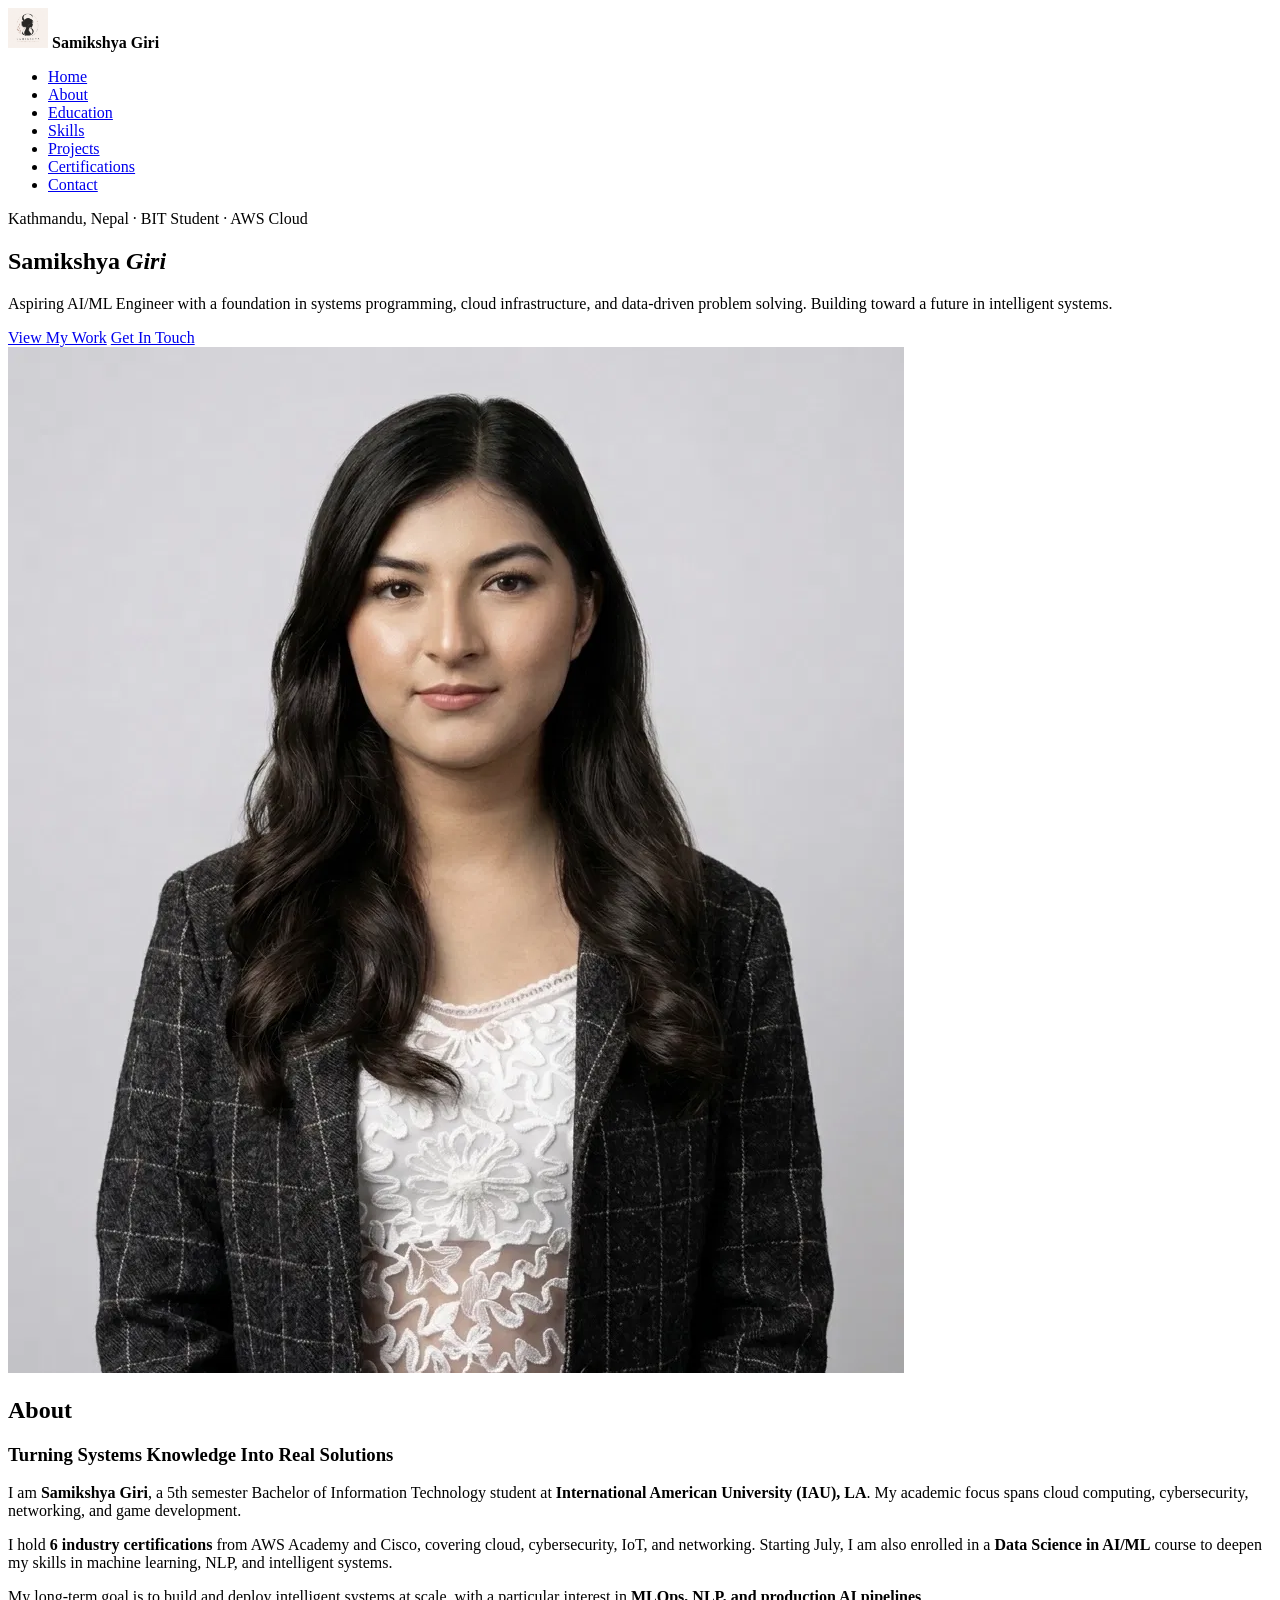
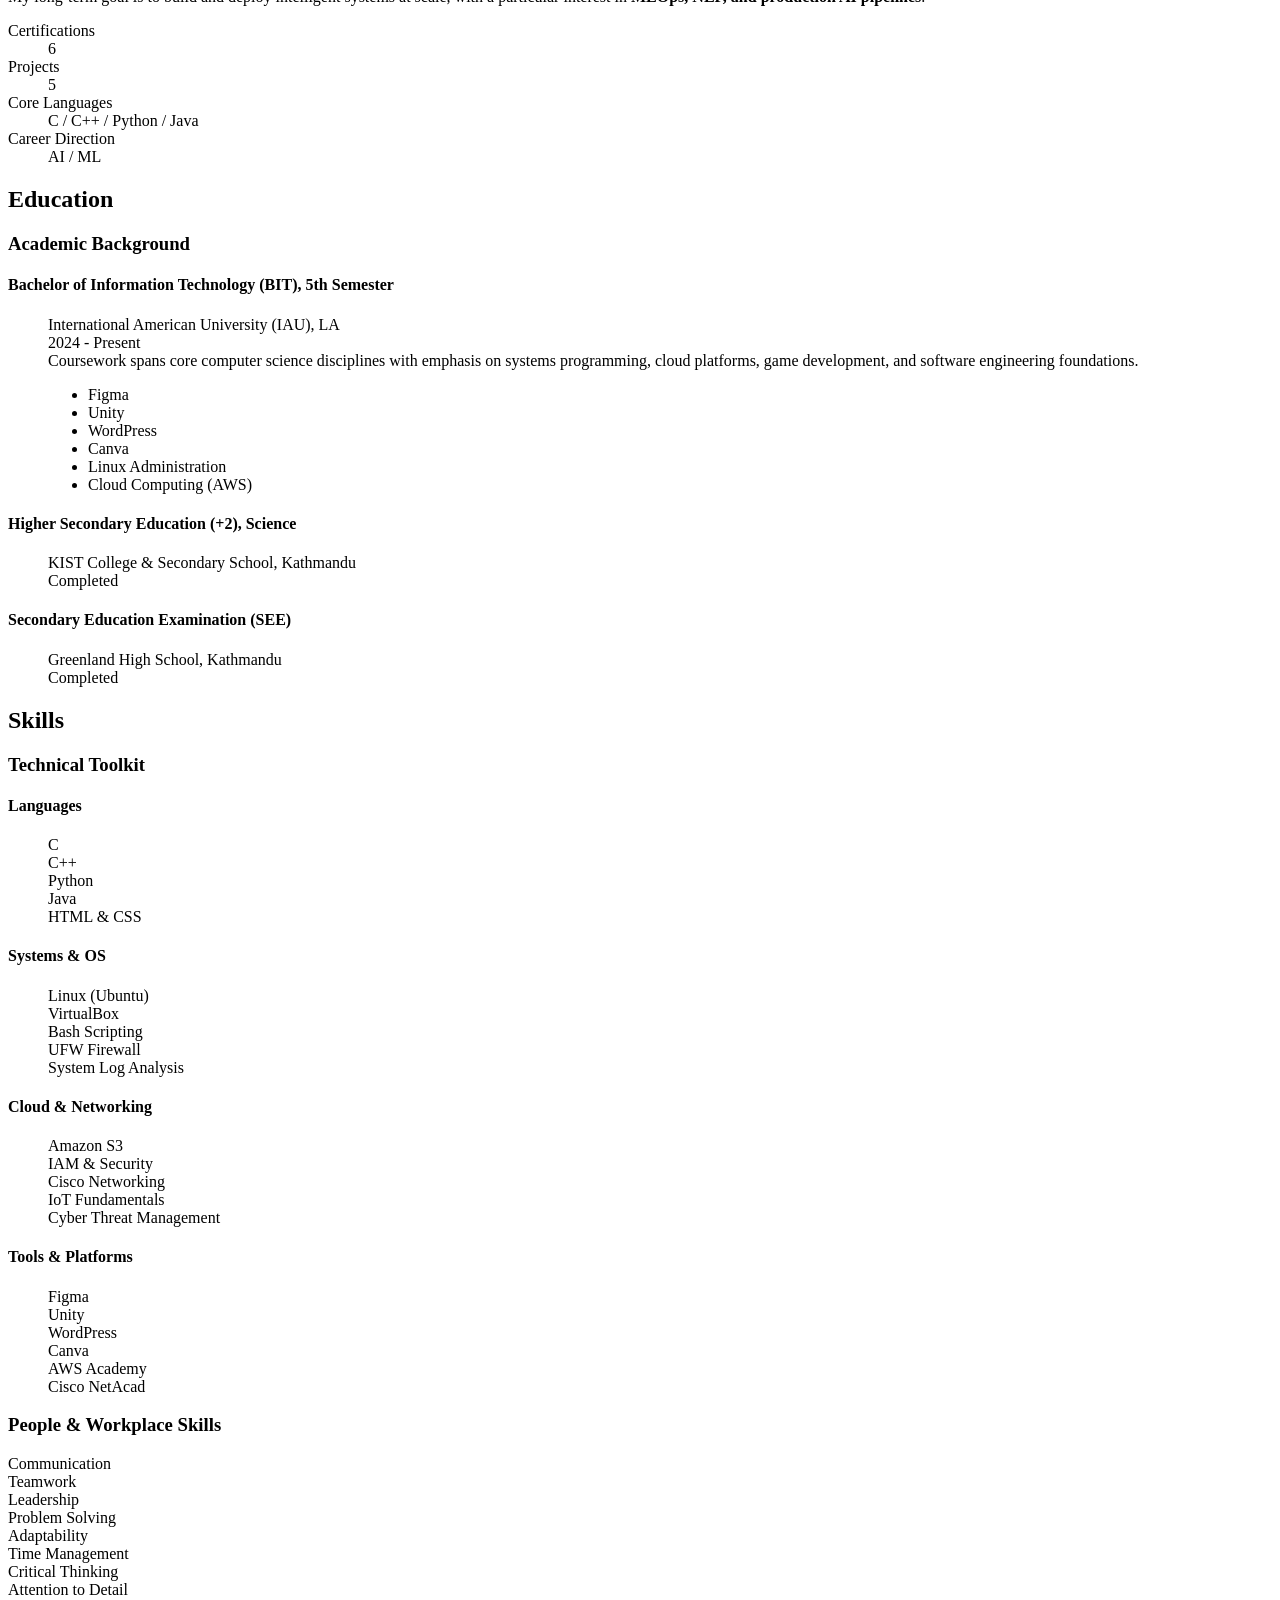
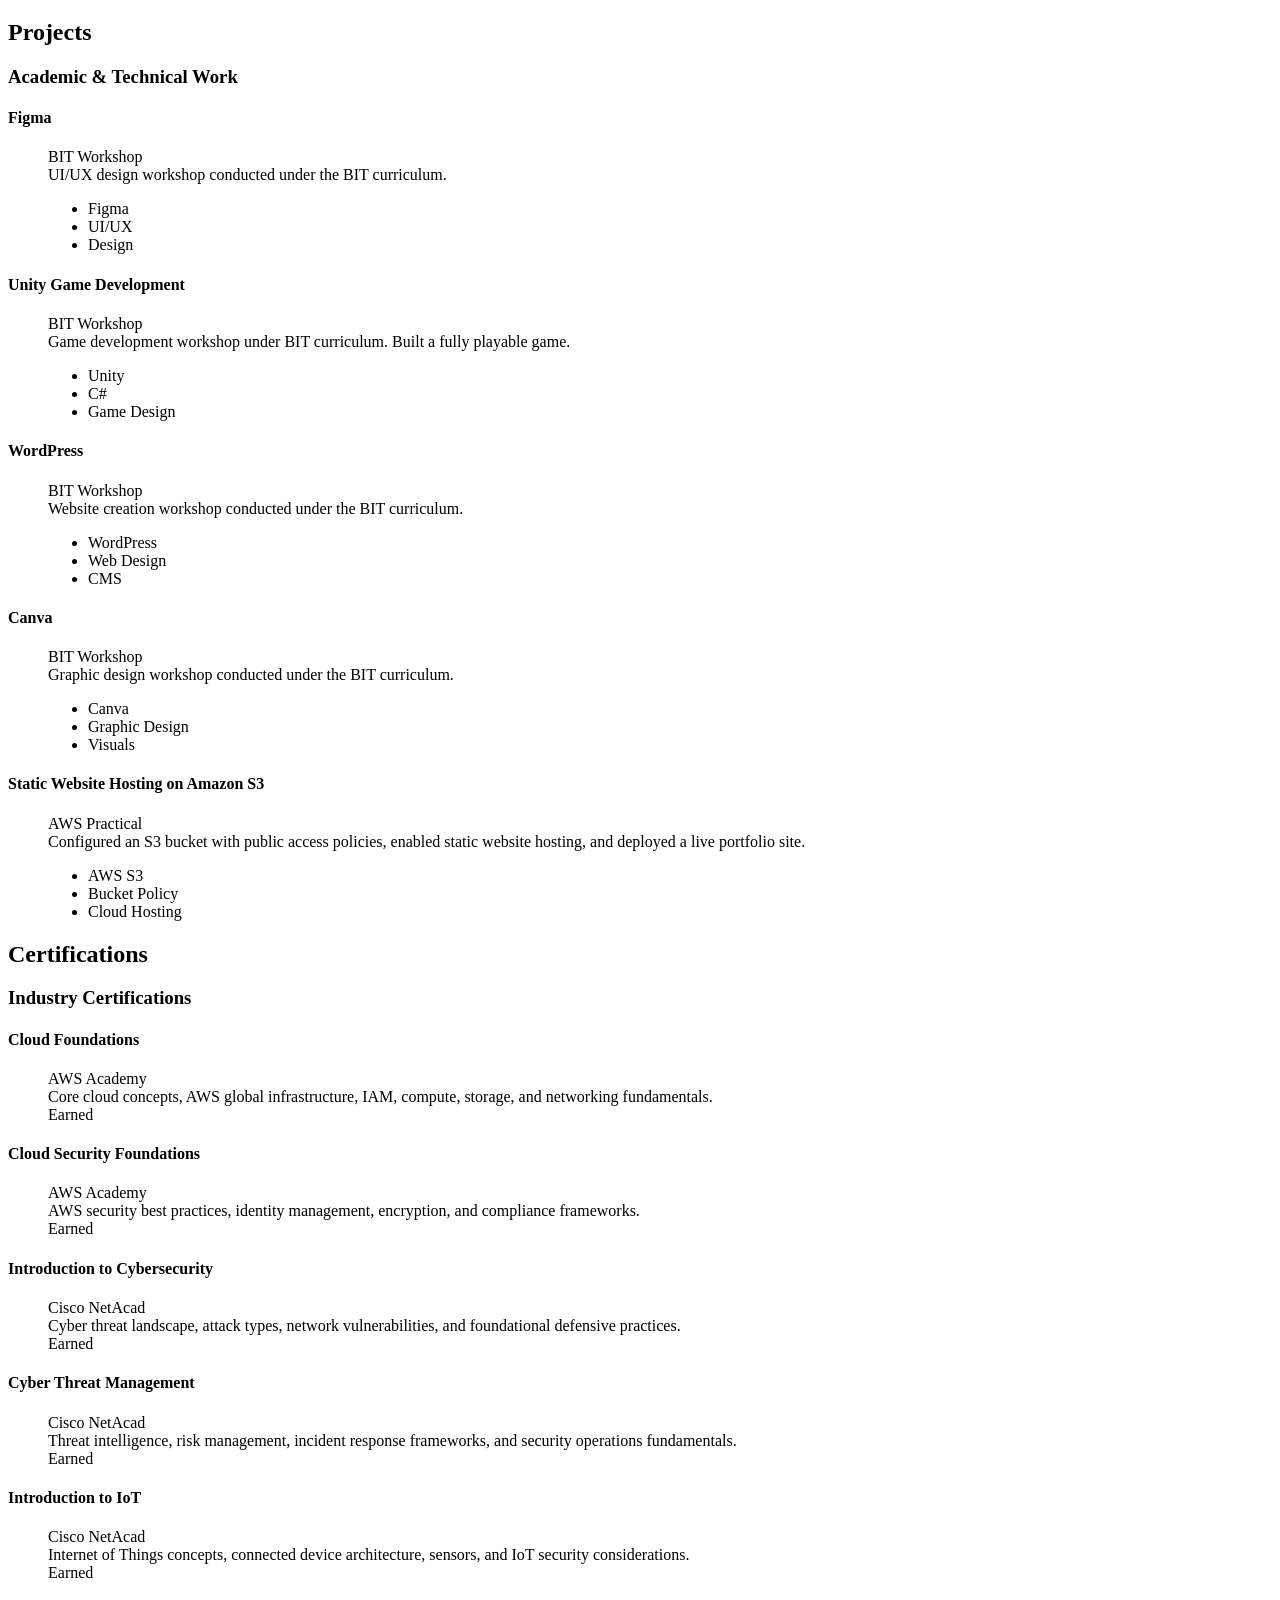
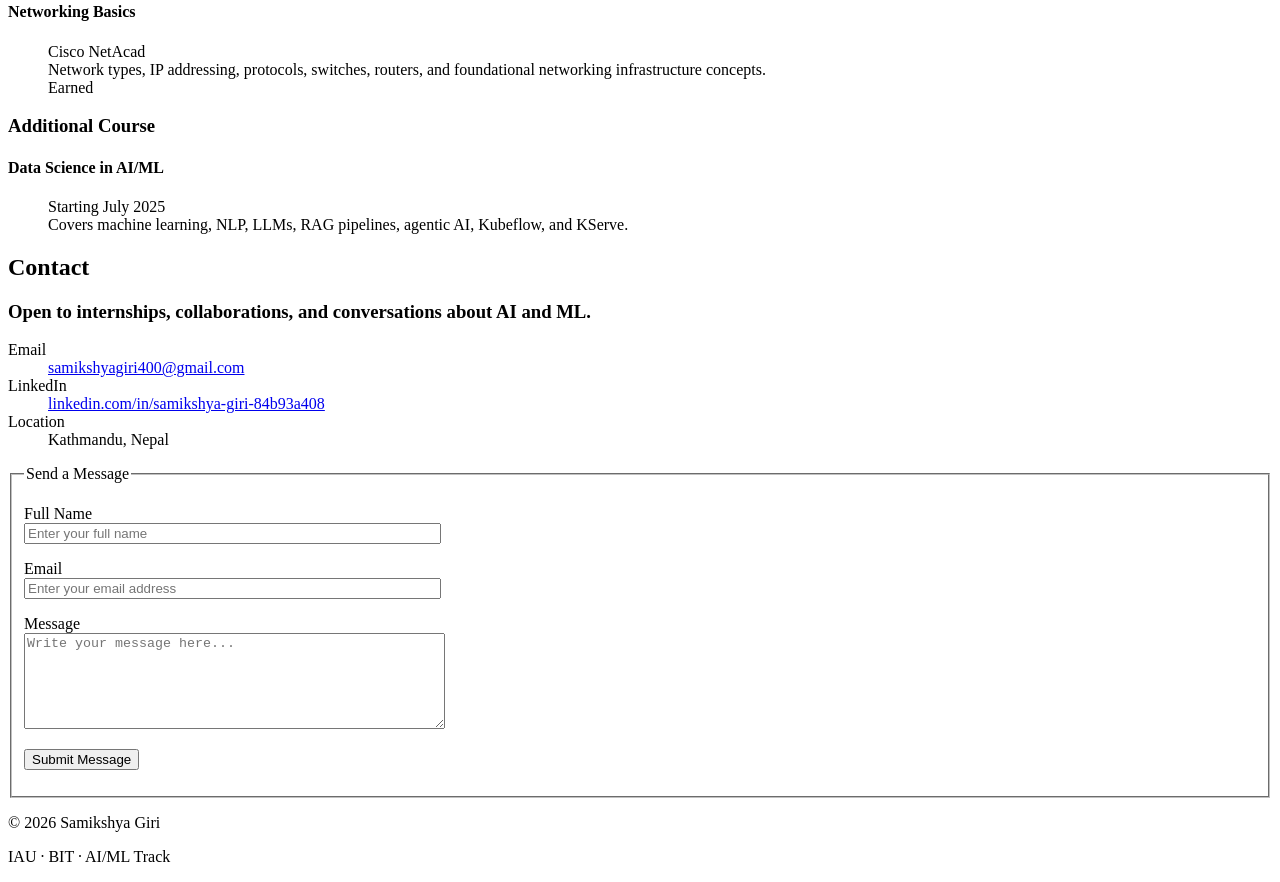
==== index.html @ cf9d1122 "initial commit" ====
<!DOCTYPE html>
<html lang="en">
<head>
  <meta charset="UTF-8" />
  <meta name="viewport" content="width=device-width, initial-scale=1.0" />
  <title>Samikshya Giri | Portfolio</title>
  <style>html { scroll-behavior: smooth; }</style>
</head>
<body>

<nav>
  <img src="images/logo.png" alt="Logo" width="40" height="40" />
  <strong>Samikshya Giri</strong>
  <ul>
    <li><a href="#home">Home</a></li>
    <li><a href="#about">About</a></li>
    <li><a href="#education">Education</a></li>
    <li><a href="#skills">Skills</a></li>
    <li><a href="#projects">Projects</a></li>
    <li><a href="#certifications">Certifications</a></li>
    <li><a href="#contact">Contact</a></li>
  </ul>
</nav>

<main>

<!-- HOME -->
<section id="home">
  <header>
    <p>Kathmandu, Nepal &middot; BIT Student &middot; AWS Cloud</p>
    <h1>Samikshya <em>Giri</em></h1>
    <p>Aspiring AI/ML Engineer with a foundation in systems programming, cloud infrastructure, and data-driven problem solving. Building toward a future in intelligent systems.</p>
    <a href="#projects">View My Work</a>
    <a href="#contact">Get In Touch</a>
  </header>
  <img src="images/me.png" alt="Samikshya Giri" />
</section>


<!-- ABOUT -->
<section id="about">
  <h2><b>About</b></h2>
  <h3>Turning Systems Knowledge Into Real Solutions</h3>

  <p>I am <strong>Samikshya Giri</strong>, a 5th semester Bachelor of Information Technology student at <strong>International American University (IAU), LA</strong>. My academic focus spans cloud computing, cybersecurity, networking, and game development.</p>
  <p>I hold <strong>6 industry certifications</strong> from AWS Academy and Cisco, covering cloud, cybersecurity, IoT, and networking. Starting July, I am also enrolled in a <strong>Data Science in AI/ML</strong> course to deepen my skills in machine learning, NLP, and intelligent systems.</p>
  <p>My long-term goal is to build and deploy intelligent systems at scale, with a particular interest in <strong>MLOps, NLP, and production AI pipelines</strong>.</p>

  <dl>
    <dt>Certifications</dt>
    <dd>6</dd>
    <dt>Projects</dt>
    <dd>5</dd>
    <dt>Core Languages</dt>
    <dd>C / C++ / Python / Java</dd>
    <dt>Career Direction</dt>
    <dd>AI / ML</dd>
  </dl>
</section>


<!-- EDUCATION -->
<section id="education">
  <h2><b>Education</b></h2>
  <h3>Academic Background</h3>

  <article>
    <dl>
      <dt><h4>Bachelor of Information Technology (BIT), 5th Semester</h4></dt>
      <dd>International American University (IAU), LA</dd>
      <dd>2024 - Present</dd>
      <dd>Coursework spans core computer science disciplines with emphasis on systems programming, cloud platforms, game development, and software engineering foundations.</dd>
      <dd>
        <ul>
          <li>Figma</li>
          <li>Unity</li>
          <li>WordPress</li>
          <li>Canva</li>
          <li>Linux Administration</li>
          <li>Cloud Computing (AWS)</li>
        </ul>
      </dd>
    </dl>
  </article>

  <article>
    <dl>
      <dt><h4>Higher Secondary Education (+2), Science</h4></dt>
      <dd>KIST College &amp; Secondary School, Kathmandu</dd>
      <dd>Completed</dd>
    </dl>
  </article>

  <article>
    <dl>
      <dt><h4>Secondary Education Examination (SEE)</h4></dt>
      <dd>Greenland High School, Kathmandu</dd>
      <dd>Completed</dd>
    </dl>
  </article>
</section>


<!-- SKILLS -->
<section id="skills">
  <h2><b>Skills</b></h2>
  <h3>Technical Toolkit</h3>

  <article>
    <dl>
      <dt><h4>Languages</h4></dt>
      <dd>C</dd>
      <dd>C++</dd>
      <dd>Python</dd>
      <dd>Java</dd>
      <dd>HTML &amp; CSS</dd>
    </dl>
  </article>

  <article>
    <dl>
      <dt><h4>Systems &amp; OS</h4></dt>
      <dd>Linux (Ubuntu)</dd>
      <dd>VirtualBox</dd>
      <dd>Bash Scripting</dd>
      <dd>UFW Firewall</dd>
      <dd>System Log Analysis</dd>
    </dl>
  </article>

  <article>
    <dl>
      <dt><h4>Cloud &amp; Networking</h4></dt>
      <dd>Amazon S3</dd>
      <dd>IAM &amp; Security</dd>
      <dd>Cisco Networking</dd>
      <dd>IoT Fundamentals</dd>
      <dd>Cyber Threat Management</dd>
    </dl>
  </article>

  <article>
    <dl>
      <dt><h4>Tools &amp; Platforms</h4></dt>
      <dd>Figma</dd>
      <dd>Unity</dd>
      <dd>WordPress</dd>
      <dd>Canva</dd>
      <dd>AWS Academy</dd>
      <dd>Cisco NetAcad</dd>
    </dl>
  </article>

  <h3>People &amp; Workplace Skills</h3>

  <dl>
    <dt>Communication</dt>
    <dt>Teamwork</dt>
    <dt>Leadership</dt>
    <dt>Problem Solving</dt>
    <dt>Adaptability</dt>
    <dt>Time Management</dt>
    <dt>Critical Thinking</dt>
    <dt>Attention to Detail</dt>
  </dl>
</section>


<!-- PROJECTS -->
<section id="projects">
  <h2><b>Projects</b></h2>
  <h3>Academic &amp; Technical Work</h3>

  <article>
    <dl>
      <dt><h4>Figma</h4></dt>
      <dd>BIT Workshop</dd>
      <dd>UI/UX design workshop conducted under the BIT curriculum.</dd>
      <dd>
        <ul>
          <li>Figma</li>
          <li>UI/UX</li>
          <li>Design</li>
        </ul>
      </dd>
    </dl>
  </article>

  <article>
    <dl>
      <dt><h4>Unity Game Development</h4></dt>
      <dd>BIT Workshop</dd>
      <dd>Game development workshop under BIT curriculum. Built a fully playable game.</dd>
      <dd>
        <ul>
          <li>Unity</li>
          <li>C#</li>
          <li>Game Design</li>
        </ul>
      </dd>
    </dl>
  </article>

  <article>
    <dl>
      <dt><h4>WordPress</h4></dt>
      <dd>BIT Workshop</dd>
      <dd>Website creation workshop conducted under the BIT curriculum.</dd>
      <dd>
        <ul>
          <li>WordPress</li>
          <li>Web Design</li>
          <li>CMS</li>
        </ul>
      </dd>
    </dl>
  </article>

  <article>
    <dl>
      <dt><h4>Canva</h4></dt>
      <dd>BIT Workshop</dd>
      <dd>Graphic design workshop conducted under the BIT curriculum.</dd>
      <dd>
        <ul>
          <li>Canva</li>
          <li>Graphic Design</li>
          <li>Visuals</li>
        </ul>
      </dd>
    </dl>
  </article>

  <article>
    <dl>
      <dt><h4>Static Website Hosting on Amazon S3</h4></dt>
      <dd>AWS Practical</dd>
      <dd>Configured an S3 bucket with public access policies, enabled static website hosting, and deployed a live portfolio site.</dd>
      <dd>
        <ul>
          <li>AWS S3</li>
          <li>Bucket Policy</li>
          <li>Cloud Hosting</li>
        </ul>
      </dd>
    </dl>
  </article>
</section>


<!-- CERTIFICATIONS -->
<section id="certifications">
  <h2><b>Certifications</b></h2>
  <h3>Industry Certifications</h3>

  <article>
    <dl>
      <dt><h4>Cloud Foundations</h4></dt>
      <dd>AWS Academy</dd>
      <dd>Core cloud concepts, AWS global infrastructure, IAM, compute, storage, and networking fundamentals.</dd>
      <dd>Earned</dd>
    </dl>
  </article>

  <article>
    <dl>
      <dt><h4>Cloud Security Foundations</h4></dt>
      <dd>AWS Academy</dd>
      <dd>AWS security best practices, identity management, encryption, and compliance frameworks.</dd>
      <dd>Earned</dd>
    </dl>
  </article>

  <article>
    <dl>
      <dt><h4>Introduction to Cybersecurity</h4></dt>
      <dd>Cisco NetAcad</dd>
      <dd>Cyber threat landscape, attack types, network vulnerabilities, and foundational defensive practices.</dd>
      <dd>Earned</dd>
    </dl>
  </article>

  <article>
    <dl>
      <dt><h4>Cyber Threat Management</h4></dt>
      <dd>Cisco NetAcad</dd>
      <dd>Threat intelligence, risk management, incident response frameworks, and security operations fundamentals.</dd>
      <dd>Earned</dd>
    </dl>
  </article>

  <article>
    <dl>
      <dt><h4>Introduction to IoT</h4></dt>
      <dd>Cisco NetAcad</dd>
      <dd>Internet of Things concepts, connected device architecture, sensors, and IoT security considerations.</dd>
      <dd>Earned</dd>
    </dl>
  </article>

  <article>
    <dl>
      <dt><h4>Networking Basics</h4></dt>
      <dd>Cisco NetAcad</dd>
      <dd>Network types, IP addressing, protocols, switches, routers, and foundational networking infrastructure concepts.</dd>
      <dd>Earned</dd>
    </dl>
  </article>

  <h3>Additional Course</h3>

  <article>
    <dl>
      <dt><h4>Data Science in AI/ML</h4></dt>
      <dd>Starting July 2025</dd>
      <dd>Covers machine learning, NLP, LLMs, RAG pipelines, agentic AI, Kubeflow, and KServe.</dd>
    </dl>
  </article>
</section>


<!-- CONTACT -->
<section id="contact">
  <h2><b>Contact</b></h2>
  <h3>Open to internships, collaborations, and conversations about AI and ML.</h3>

  <dl>
    <dt>Email</dt>
    <dd><a href="mailto:samikshyagiri400@gmail.com">samikshyagiri400@gmail.com</a></dd>
    <dt>LinkedIn</dt>
    <dd><a href="https://www.linkedin.com/in/samikshya-giri-84b93a408" target="_blank" rel="noopener">linkedin.com/in/samikshya-giri-84b93a408</a></dd>
    <dt>Location</dt>
    <dd>Kathmandu, Nepal</dd>
  </dl>

  <form action="#" method="post">
    <fieldset>
      <legend>Send a Message</legend>
      <p>
        <label for="fullname">Full Name</label><br />
        <input type="text" id="fullname" name="fullname" size="50" placeholder="Enter your full name" required />
      </p>
      <p>
        <label for="email">Email</label><br />
        <input type="email" id="email" name="email" size="50" placeholder="Enter your email address" required />
      </p>
      <p>
        <label for="message">Message</label><br />
        <textarea id="message" name="message" cols="50" rows="6" placeholder="Write your message here..." required></textarea>
      </p>
      <p>
        <button type="submit">Submit Message</button>
      </p>
    </fieldset>
  </form>
</section>

</main>

<footer>
  <p>&copy; 2026 Samikshya Giri</p>
  <p>IAU &middot; BIT &middot; AI/ML Track</p>
</footer>

</body>
</html>
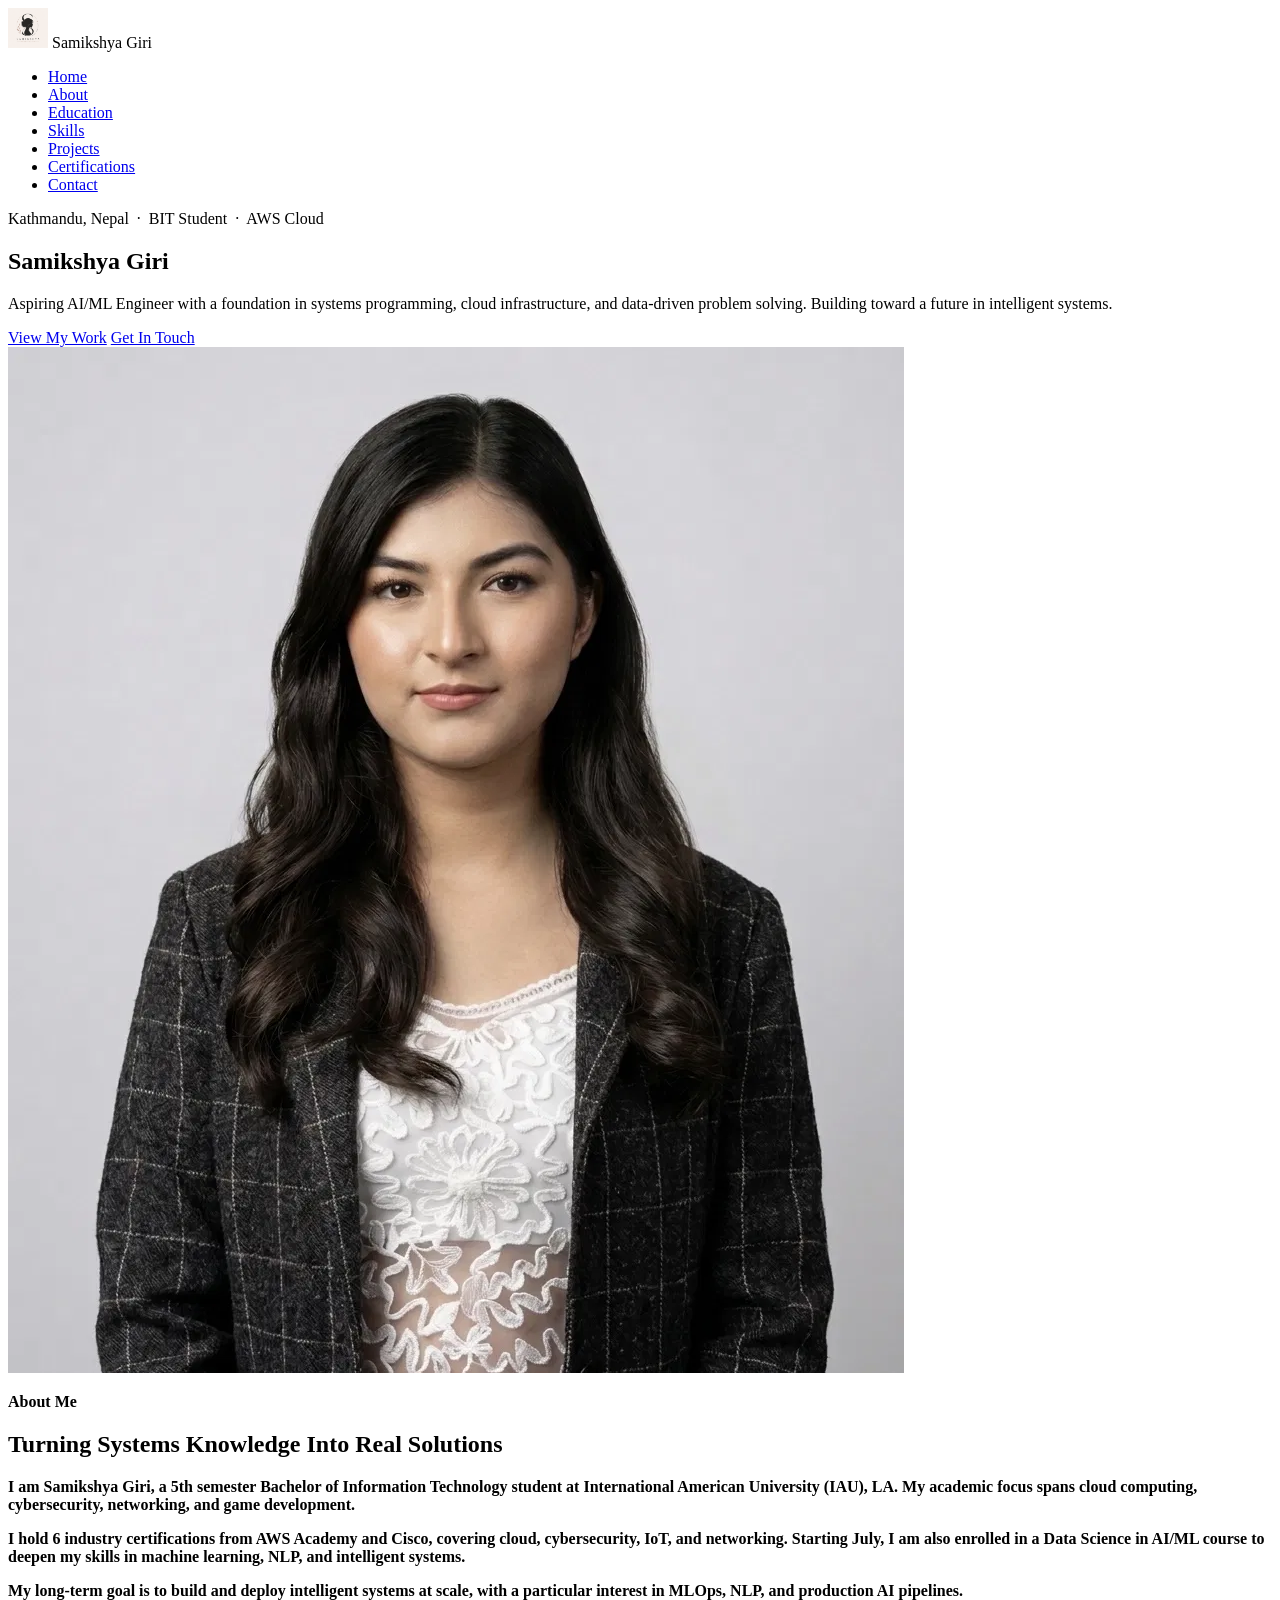
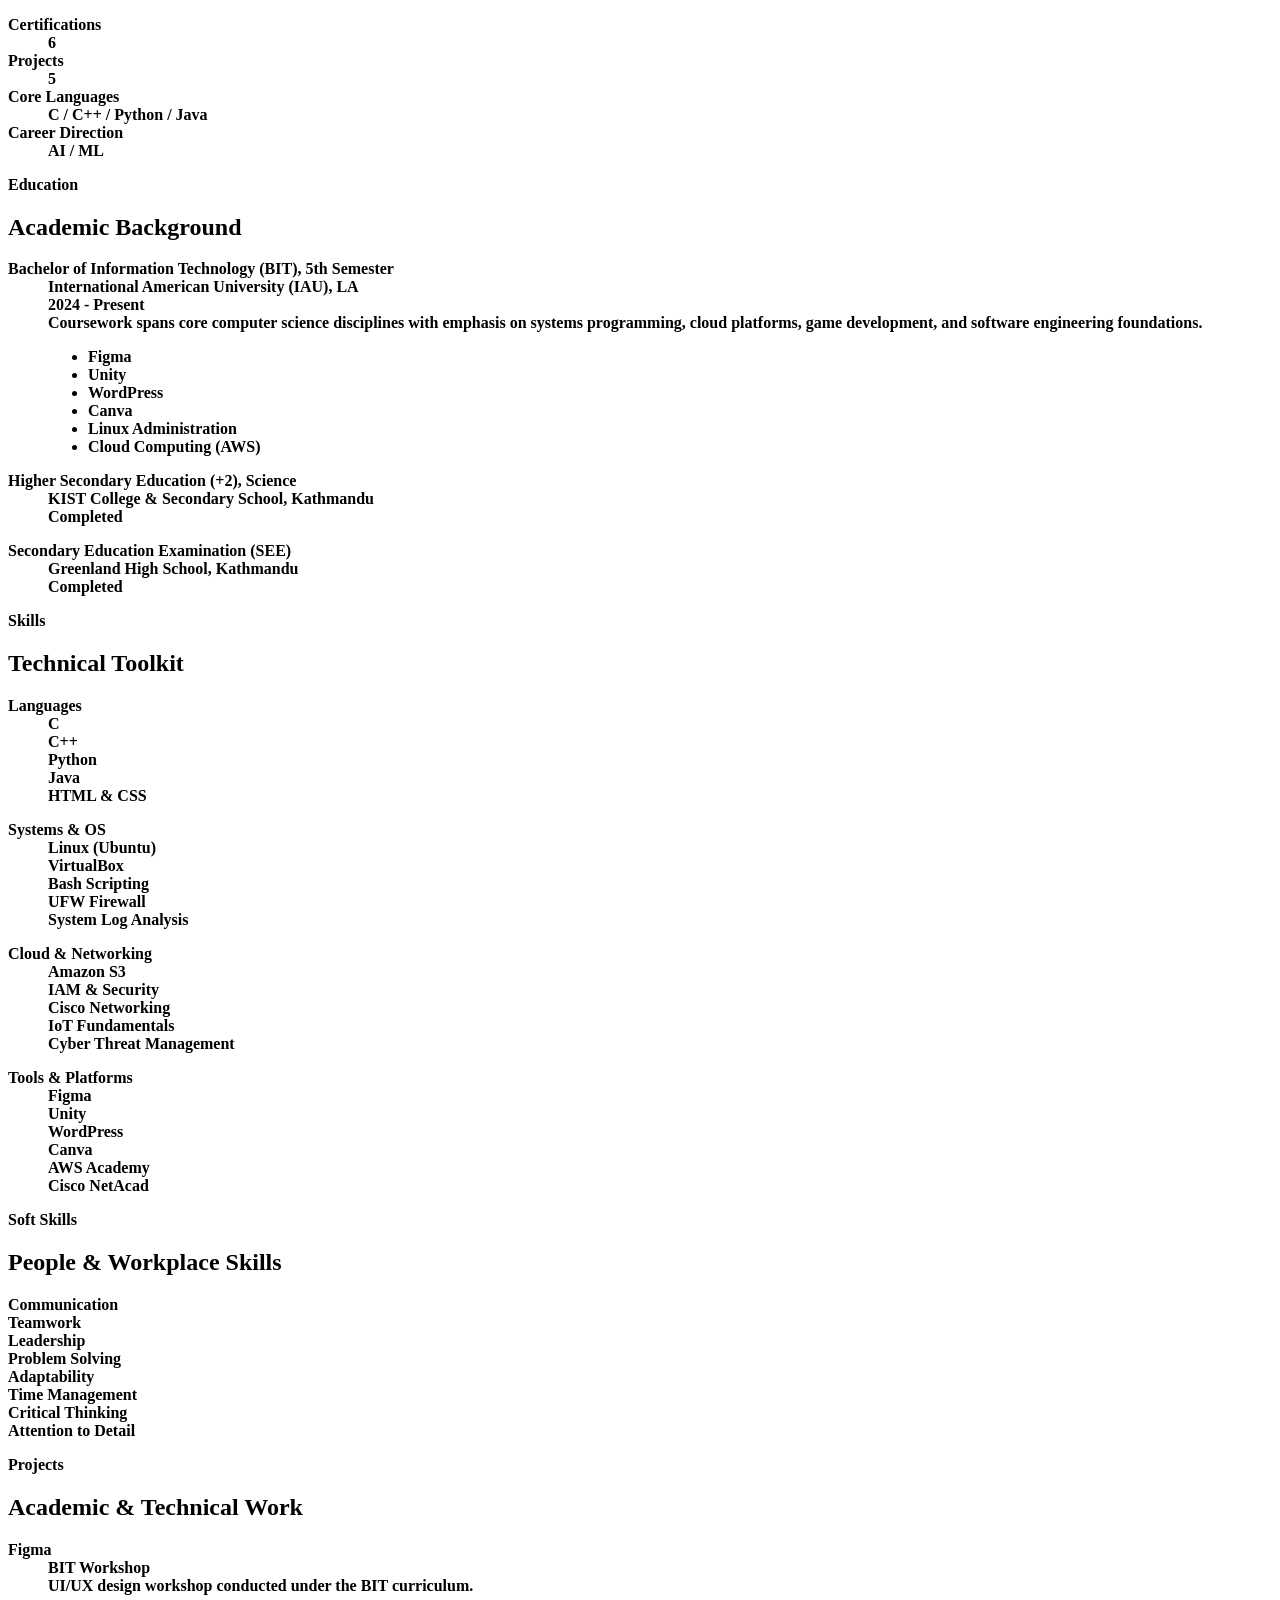
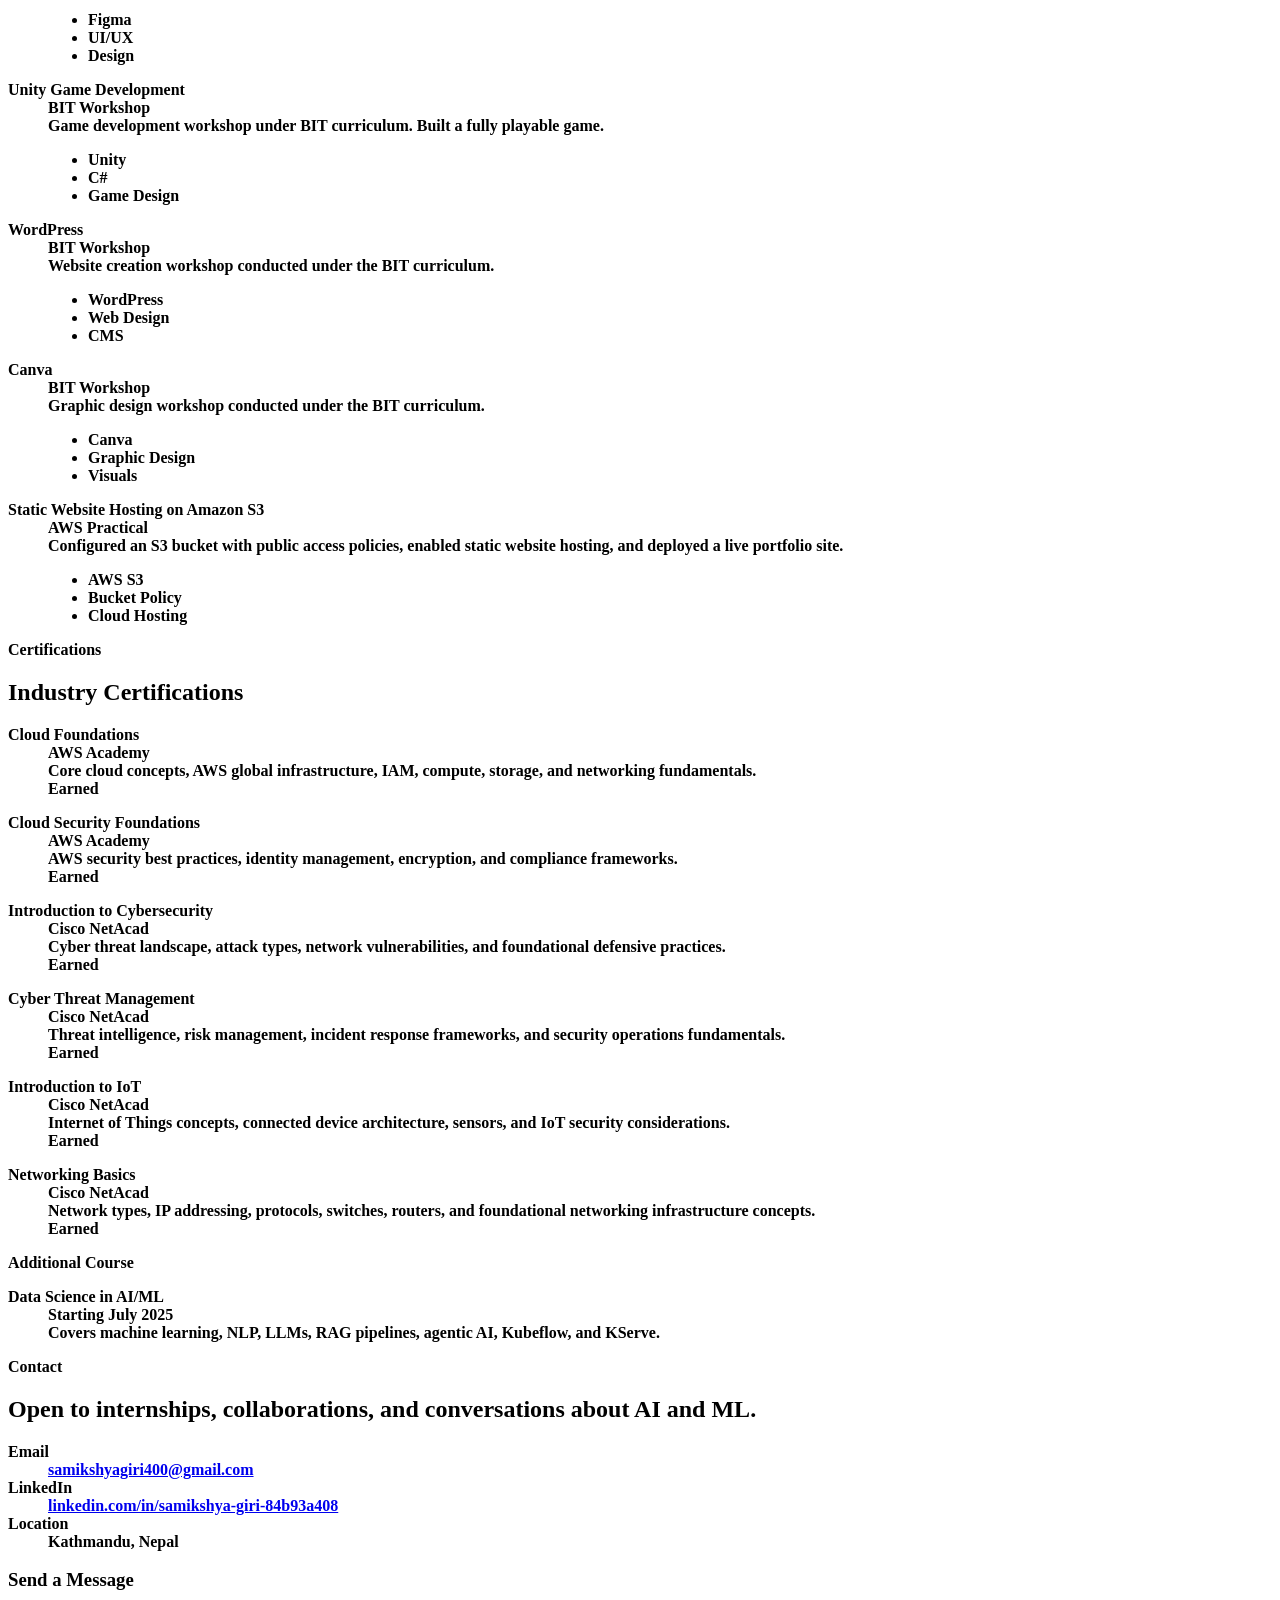
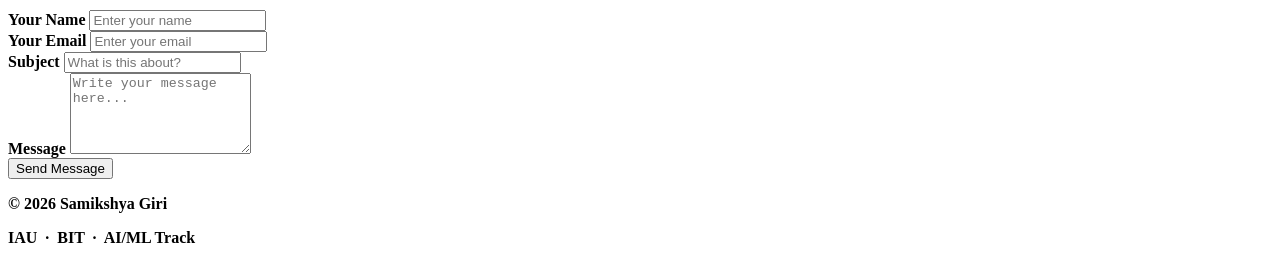
==== commit 1a6af655: "initial commit" ====
--- a/index.html
+++ b/index.html
@@ -4,363 +4,491 @@
   <meta charset="UTF-8" />
   <meta name="viewport" content="width=device-width, initial-scale=1.0" />
   <title>Samikshya Giri | Portfolio</title>
-  <style>html { scroll-behavior: smooth; }</style>
+  <style>
+    html { scroll-behavior: smooth; }
+  </style>
 </head>
 <body>
 
-<nav>
-  <img src="images/logo.png" alt="Logo" width="40" height="40" />
-  <strong>Samikshya Giri</strong>
-  <ul>
-    <li><a href="#home">Home</a></li>
-    <li><a href="#about">About</a></li>
-    <li><a href="#education">Education</a></li>
-    <li><a href="#skills">Skills</a></li>
-    <li><a href="#projects">Projects</a></li>
-    <li><a href="#certifications">Certifications</a></li>
-    <li><a href="#contact">Contact</a></li>
-  </ul>
-</nav>
-
-<main>
-
-<!-- HOME -->
-<section id="home">
-  <header>
-    <p>Kathmandu, Nepal &middot; BIT Student &middot; AWS Cloud</p>
-    <h1>Samikshya <em>Giri</em></h1>
-    <p>Aspiring AI/ML Engineer with a foundation in systems programming, cloud infrastructure, and data-driven problem solving. Building toward a future in intelligent systems.</p>
-    <a href="#projects">View My Work</a>
-    <a href="#contact">Get In Touch</a>
-  </header>
-  <img src="images/me.png" alt="Samikshya Giri" />
-</section>
-
-
-<!-- ABOUT -->
-<section id="about">
-  <h2><b>About</b></h2>
-  <h3>Turning Systems Knowledge Into Real Solutions</h3>
-
-  <p>I am <strong>Samikshya Giri</strong>, a 5th semester Bachelor of Information Technology student at <strong>International American University (IAU), LA</strong>. My academic focus spans cloud computing, cybersecurity, networking, and game development.</p>
-  <p>I hold <strong>6 industry certifications</strong> from AWS Academy and Cisco, covering cloud, cybersecurity, IoT, and networking. Starting July, I am also enrolled in a <strong>Data Science in AI/ML</strong> course to deepen my skills in machine learning, NLP, and intelligent systems.</p>
-  <p>My long-term goal is to build and deploy intelligent systems at scale, with a particular interest in <strong>MLOps, NLP, and production AI pipelines</strong>.</p>
-
-  <dl>
-    <dt>Certifications</dt>
-    <dd>6</dd>
-    <dt>Projects</dt>
-    <dd>5</dd>
-    <dt>Core Languages</dt>
-    <dd>C / C++ / Python / Java</dd>
-    <dt>Career Direction</dt>
-    <dd>AI / ML</dd>
-  </dl>
-</section>
-
-
-<!-- EDUCATION -->
-<section id="education">
-  <h2><b>Education</b></h2>
-  <h3>Academic Background</h3>
-
-  <article>
-    <dl>
-      <dt><h4>Bachelor of Information Technology (BIT), 5th Semester</h4></dt>
-      <dd>International American University (IAU), LA</dd>
-      <dd>2024 - Present</dd>
-      <dd>Coursework spans core computer science disciplines with emphasis on systems programming, cloud platforms, game development, and software engineering foundations.</dd>
-      <dd>
-        <ul>
-          <li>Figma</li>
-          <li>Unity</li>
-          <li>WordPress</li>
-          <li>Canva</li>
-          <li>Linux Administration</li>
-          <li>Cloud Computing (AWS)</li>
-        </ul>
-      </dd>
-    </dl>
-  </article>
-
-  <article>
-    <dl>
-      <dt><h4>Higher Secondary Education (+2), Science</h4></dt>
-      <dd>KIST College &amp; Secondary School, Kathmandu</dd>
-      <dd>Completed</dd>
-    </dl>
-  </article>
-
-  <article>
-    <dl>
-      <dt><h4>Secondary Education Examination (SEE)</h4></dt>
-      <dd>Greenland High School, Kathmandu</dd>
-      <dd>Completed</dd>
-    </dl>
-  </article>
-</section>
-
-
-<!-- SKILLS -->
-<section id="skills">
-  <h2><b>Skills</b></h2>
-  <h3>Technical Toolkit</h3>
-
-  <article>
-    <dl>
-      <dt><h4>Languages</h4></dt>
-      <dd>C</dd>
-      <dd>C++</dd>
-      <dd>Python</dd>
-      <dd>Java</dd>
-      <dd>HTML &amp; CSS</dd>
-    </dl>
-  </article>
-
-  <article>
-    <dl>
-      <dt><h4>Systems &amp; OS</h4></dt>
-      <dd>Linux (Ubuntu)</dd>
-      <dd>VirtualBox</dd>
-      <dd>Bash Scripting</dd>
-      <dd>UFW Firewall</dd>
-      <dd>System Log Analysis</dd>
-    </dl>
-  </article>
-
-  <article>
-    <dl>
-      <dt><h4>Cloud &amp; Networking</h4></dt>
-      <dd>Amazon S3</dd>
-      <dd>IAM &amp; Security</dd>
-      <dd>Cisco Networking</dd>
-      <dd>IoT Fundamentals</dd>
-      <dd>Cyber Threat Management</dd>
-    </dl>
-  </article>
-
-  <article>
-    <dl>
-      <dt><h4>Tools &amp; Platforms</h4></dt>
-      <dd>Figma</dd>
-      <dd>Unity</dd>
-      <dd>WordPress</dd>
-      <dd>Canva</dd>
-      <dd>AWS Academy</dd>
-      <dd>Cisco NetAcad</dd>
-    </dl>
-  </article>
-
-  <h3>People &amp; Workplace Skills</h3>
-
-  <dl>
-    <dt>Communication</dt>
-    <dt>Teamwork</dt>
-    <dt>Leadership</dt>
-    <dt>Problem Solving</dt>
-    <dt>Adaptability</dt>
-    <dt>Time Management</dt>
-    <dt>Critical Thinking</dt>
-    <dt>Attention to Detail</dt>
-  </dl>
-</section>
-
-
-<!-- PROJECTS -->
-<section id="projects">
-  <h2><b>Projects</b></h2>
-  <h3>Academic &amp; Technical Work</h3>
-
-  <article>
-    <dl>
-      <dt><h4>Figma</h4></dt>
-      <dd>BIT Workshop</dd>
-      <dd>UI/UX design workshop conducted under the BIT curriculum.</dd>
-      <dd>
-        <ul>
-          <li>Figma</li>
-          <li>UI/UX</li>
-          <li>Design</li>
-        </ul>
-      </dd>
-    </dl>
-  </article>
-
-  <article>
-    <dl>
-      <dt><h4>Unity Game Development</h4></dt>
-      <dd>BIT Workshop</dd>
-      <dd>Game development workshop under BIT curriculum. Built a fully playable game.</dd>
-      <dd>
-        <ul>
-          <li>Unity</li>
-          <li>C#</li>
-          <li>Game Design</li>
-        </ul>
-      </dd>
-    </dl>
-  </article>
-
-  <article>
-    <dl>
-      <dt><h4>WordPress</h4></dt>
-      <dd>BIT Workshop</dd>
-      <dd>Website creation workshop conducted under the BIT curriculum.</dd>
-      <dd>
-        <ul>
-          <li>WordPress</li>
-          <li>Web Design</li>
-          <li>CMS</li>
-        </ul>
-      </dd>
-    </dl>
-  </article>
-
-  <article>
-    <dl>
-      <dt><h4>Canva</h4></dt>
-      <dd>BIT Workshop</dd>
-      <dd>Graphic design workshop conducted under the BIT curriculum.</dd>
-      <dd>
-        <ul>
-          <li>Canva</li>
-          <li>Graphic Design</li>
-          <li>Visuals</li>
-        </ul>
-      </dd>
-    </dl>
-  </article>
-
-  <article>
-    <dl>
-      <dt><h4>Static Website Hosting on Amazon S3</h4></dt>
-      <dd>AWS Practical</dd>
-      <dd>Configured an S3 bucket with public access policies, enabled static website hosting, and deployed a live portfolio site.</dd>
-      <dd>
-        <ul>
-          <li>AWS S3</li>
-          <li>Bucket Policy</li>
-          <li>Cloud Hosting</li>
-        </ul>
-      </dd>
-    </dl>
-  </article>
-</section>
-
-
-<!-- CERTIFICATIONS -->
-<section id="certifications">
-  <h2><b>Certifications</b></h2>
-  <h3>Industry Certifications</h3>
-
-  <article>
-    <dl>
-      <dt><h4>Cloud Foundations</h4></dt>
-      <dd>AWS Academy</dd>
-      <dd>Core cloud concepts, AWS global infrastructure, IAM, compute, storage, and networking fundamentals.</dd>
-      <dd>Earned</dd>
-    </dl>
-  </article>
-
-  <article>
-    <dl>
-      <dt><h4>Cloud Security Foundations</h4></dt>
-      <dd>AWS Academy</dd>
-      <dd>AWS security best practices, identity management, encryption, and compliance frameworks.</dd>
-      <dd>Earned</dd>
-    </dl>
-  </article>
-
-  <article>
-    <dl>
-      <dt><h4>Introduction to Cybersecurity</h4></dt>
-      <dd>Cisco NetAcad</dd>
-      <dd>Cyber threat landscape, attack types, network vulnerabilities, and foundational defensive practices.</dd>
-      <dd>Earned</dd>
-    </dl>
-  </article>
-
-  <article>
-    <dl>
-      <dt><h4>Cyber Threat Management</h4></dt>
-      <dd>Cisco NetAcad</dd>
-      <dd>Threat intelligence, risk management, incident response frameworks, and security operations fundamentals.</dd>
-      <dd>Earned</dd>
-    </dl>
-  </article>
-
-  <article>
-    <dl>
-      <dt><h4>Introduction to IoT</h4></dt>
-      <dd>Cisco NetAcad</dd>
-      <dd>Internet of Things concepts, connected device architecture, sensors, and IoT security considerations.</dd>
-      <dd>Earned</dd>
-    </dl>
-  </article>
-
-  <article>
-    <dl>
-      <dt><h4>Networking Basics</h4></dt>
-      <dd>Cisco NetAcad</dd>
-      <dd>Network types, IP addressing, protocols, switches, routers, and foundational networking infrastructure concepts.</dd>
-      <dd>Earned</dd>
-    </dl>
-  </article>
-
-  <h3>Additional Course</h3>
-
-  <article>
-    <dl>
-      <dt><h4>Data Science in AI/ML</h4></dt>
-      <dd>Starting July 2025</dd>
-      <dd>Covers machine learning, NLP, LLMs, RAG pipelines, agentic AI, Kubeflow, and KServe.</dd>
-    </dl>
-  </article>
-</section>
-
-
-<!-- CONTACT -->
-<section id="contact">
-  <h2><b>Contact</b></h2>
-  <h3>Open to internships, collaborations, and conversations about AI and ML.</h3>
-
-  <dl>
-    <dt>Email</dt>
-    <dd><a href="mailto:samikshyagiri400@gmail.com">samikshyagiri400@gmail.com</a></dd>
-    <dt>LinkedIn</dt>
-    <dd><a href="https://www.linkedin.com/in/samikshya-giri-84b93a408" target="_blank" rel="noopener">linkedin.com/in/samikshya-giri-84b93a408</a></dd>
-    <dt>Location</dt>
-    <dd>Kathmandu, Nepal</dd>
-  </dl>
-
-  <form action="#" method="post">
-    <fieldset>
-      <legend>Send a Message</legend>
-      <p>
-        <label for="fullname">Full Name</label><br />
-        <input type="text" id="fullname" name="fullname" size="50" placeholder="Enter your full name" required />
-      </p>
-      <p>
-        <label for="email">Email</label><br />
-        <input type="email" id="email" name="email" size="50" placeholder="Enter your email address" required />
-      </p>
-      <p>
-        <label for="message">Message</label><br />
-        <textarea id="message" name="message" cols="50" rows="6" placeholder="Write your message here..." required></textarea>
-      </p>
-      <p>
-        <button type="submit">Submit Message</button>
-      </p>
-    </fieldset>
-  </form>
-</section>
-
-</main>
-
-<footer>
-  <p>&copy; 2026 Samikshya Giri</p>
-  <p>IAU &middot; BIT &middot; AI/ML Track</p>
-</footer>
+  <!-- ═══════════════════════════════════════
+       NAVIGATION
+  ════════════════════════════════════════ -->
+  <nav class="navbar">
+    <div class="nav-brand">
+      <img src="images/logo.png" alt="Logo" class="nav-logo" width="40" height="40" />
+      <span class="nav-name">Samikshya Giri</span>
+    </div>
+    <ul class="nav-links">
+      <li><a href="#home">Home</a></li>
+      <li><a href="#about">About</a></li>
+      <li><a href="#education">Education</a></li>
+      <li><a href="#skills">Skills</a></li>
+      <li><a href="#projects">Projects</a></li>
+      <li><a href="#certifications">Certifications</a></li>
+      <li><a href="#contact">Contact</a></li>
+    </ul>
+  </nav>
+
+  <main>
+
+    <!-- ═══════════════════════════════════════
+         HOME / HERO
+    ════════════════════════════════════════ -->
+    <section id="home" class="hero">
+
+      <div class="hero-content">
+        <p class="hero-eyebrow">Kathmandu, Nepal &nbsp;&middot;&nbsp; BIT Student &nbsp;&middot;&nbsp; AWS Cloud</p>
+        <h1 class="hero-name">
+          <span class="hero-name-main">Samikshya</span>
+          <span class="hero-name-italic">Giri</span>
+        </h1>
+        <p class="hero-tagline">
+          Aspiring AI/ML Engineer with a foundation in systems programming,
+          cloud infrastructure, and data-driven problem solving.
+          Building toward a future in intelligent systems.
+        </p>
+        <div class="hero-buttons">
+          <a href="#projects" class="btn btn-primary">View My Work</a>
+          <a href="#contact" class="btn btn-outline">Get In Touch</a>
+        </div>
+      </div>
+
+      <div class="hero-photo-wrap">
+        <img src="images/me.png" alt="Samikshya Giri" class="hero-photo" />
+      </div>
+
+    </section>
+
+
+    <!-- ═══════════════════════════════════════
+         ABOUT
+    ════════════════════════════════════════ -->
+    <b> <section id="about" class="about"><b>
+
+      <div class="section-header">
+        <p class="section-label">About Me</p>
+        <h2 class="section-title">Turning Systems Knowledge Into Real Solutions</h2>
+      </div>
+
+      <div class="about-grid">
+
+        <div class="about-text">
+          <p>
+            I am <strong>Samikshya Giri</strong>, a 5th semester Bachelor of Information Technology
+            student at <strong>International American University (IAU), LA</strong>.
+            My academic focus spans cloud computing, cybersecurity, networking, and game development.
+          </p>
+          <p>
+            I hold <strong>6 industry certifications</strong> from AWS Academy and Cisco, covering
+            cloud, cybersecurity, IoT, and networking. Starting July, I am also enrolled in a
+            <strong>Data Science in AI/ML</strong> course to deepen my skills in machine learning,
+            NLP, and intelligent systems.
+          </p>
+          <p>
+            My long-term goal is to build and deploy intelligent systems at scale, with a particular
+            interest in <strong>MLOps, NLP, and production AI pipelines</strong>.
+          </p>
+        </div>
+
+        <dl class="stats-grid">
+          <div class="stat-card">
+            <dt class="stat-label">Certifications</dt>
+            <dd class="stat-number">6</dd>
+          </div>
+          <div class="stat-card">
+            <dt class="stat-label">Projects</dt>
+            <dd class="stat-number">5</dd>
+          </div>
+          <div class="stat-card">
+            <dt class="stat-label">Core Languages</dt>
+            <dd class="stat-number">C / C++ / Python / Java</dd>
+          </div>
+          <div class="stat-card">
+            <dt class="stat-label">Career Direction</dt>
+            <dd class="stat-number">AI / ML</dd>
+          </div>
+        </dl>
+
+      </div>
+    </section>
+
+
+    <!-- ═══════════════════════════════════════
+         EDUCATION
+    ════════════════════════════════════════ -->
+    <b> <section id="education" class="education"><b></b>
+
+      <div class="section-header">
+        <p class="section-label">Education</p>
+        <h2 class="section-title">Academic Background</h2>
+      </div>
+
+      <div class="education-list">
+
+        <div class="edu-card edu-card--active">
+          <dl class="edu-details">
+            <dt class="edu-degree">Bachelor of Information Technology (BIT), 5th Semester</dt>
+            <dd class="edu-institution">International American University (IAU), LA</dd>
+            <dd class="edu-meta">2024 - Present</dd>
+            <dd class="edu-description">
+              Coursework spans core computer science disciplines with emphasis on systems
+              programming, cloud platforms, game development, and software engineering foundations.
+            </dd>
+            <dd class="edu-tags">
+              <ul>
+                <li class="tag">Figma</li>
+                <li class="tag">Unity</li>
+                <li class="tag">WordPress</li>
+                <li class="tag">Canva</li>
+                <li class="tag">Linux Administration</li>
+                <li class="tag">Cloud Computing (AWS)</li>
+              </ul>
+            </dd>
+          </dl>
+        </div>
+
+        <div class="edu-card">
+          <dl class="edu-details">
+            <dt class="edu-degree">Higher Secondary Education (+2), Science</dt>
+            <dd class="edu-institution">KIST College &amp; Secondary School, Kathmandu</dd>
+            <dd class="edu-meta">Completed</dd>
+          </dl>
+        </div>
+
+        <div class="edu-card">
+          <dl class="edu-details">
+            <dt class="edu-degree">Secondary Education Examination (SEE)</dt>
+            <dd class="edu-institution">Greenland High School, Kathmandu</dd>
+            <dd class="edu-meta">Completed</dd>
+          </dl>
+        </div>
+
+      </div>
+    </section>
+
+
+    <!-- ═══════════════════════════════════════
+         SKILLS
+    ════════════════════════════════════════ -->
+    <b> <section id="skills" class="skills"><b>
+
+      <div class="section-header">
+        <p class="section-label">Skills</p>
+        <h2 class="section-title">Technical Toolkit</h2>
+      </div>
+
+      <div class="skills-grid">
+
+        <div class="skill-group">
+          <dl>
+            <dt class="skill-group-title">Languages</dt>
+            <dd class="skill-item">C</dd>
+            <dd class="skill-item">C++</dd>
+            <dd class="skill-item">Python</dd>
+            <dd class="skill-item">Java</dd>
+            <dd class="skill-item">HTML &amp; CSS</dd>
+          </dl>
+        </div>
+
+        <div class="skill-group">
+          <dl>
+            <dt class="skill-group-title">Systems &amp; OS</dt>
+            <dd class="skill-item">Linux (Ubuntu)</dd>
+            <dd class="skill-item">VirtualBox</dd>
+            <dd class="skill-item">Bash Scripting</dd>
+            <dd class="skill-item">UFW Firewall</dd>
+            <dd class="skill-item">System Log Analysis</dd>
+          </dl>
+        </div>
+
+        <div class="skill-group">
+          <dl>
+            <dt class="skill-group-title">Cloud &amp; Networking</dt>
+            <dd class="skill-item">Amazon S3</dd>
+            <dd class="skill-item">IAM &amp; Security</dd>
+            <dd class="skill-item">Cisco Networking</dd>
+            <dd class="skill-item">IoT Fundamentals</dd>
+            <dd class="skill-item">Cyber Threat Management</dd>
+          </dl>
+        </div>
+
+        <div class="skill-group">
+          <dl>
+            <dt class="skill-group-title">Tools &amp; Platforms</dt>
+            <dd class="skill-item">Figma</dd>
+            <dd class="skill-item">Unity</dd>
+            <dd class="skill-item">WordPress</dd>
+            <dd class="skill-item">Canva</dd>
+            <dd class="skill-item">AWS Academy</dd>
+            <dd class="skill-item">Cisco NetAcad</dd>
+          </dl>
+        </div>
+
+      </div>
+
+      <div class="section-header">
+        <p class="section-label">Soft Skills</p>
+        <h2 class="section-title">People &amp; Workplace Skills</h2>
+      </div>
+
+      <div class="soft-skills-grid">
+        <dl>
+          <dt class="soft-skill-card">Communication</dt>
+          <dt class="soft-skill-card">Teamwork</dt>
+          <dt class="soft-skill-card">Leadership</dt>
+          <dt class="soft-skill-card">Problem Solving</dt>
+          <dt class="soft-skill-card">Adaptability</dt>
+          <dt class="soft-skill-card">Time Management</dt>
+          <dt class="soft-skill-card">Critical Thinking</dt>
+          <dt class="soft-skill-card">Attention to Detail</dt>
+        </dl>
+      </div>
+
+    </section>
+
+
+    <!-- ═══════════════════════════════════════
+         PROJECTS
+    ════════════════════════════════════════ -->
+    <b> <section id="projects" class="projects"><b>
+
+      <div class="section-header">
+        <p class="section-label">Projects</p>
+        <h2 class="section-title">Academic &amp; Technical Work</h2>
+      </div>
+
+      <div class="projects-grid">
+
+        <article class="project-card">
+          <dl class="project-details">
+            <dt class="project-title">Figma</dt>
+            <dd class="project-category">BIT Workshop</dd>
+            <dd class="project-description">UI/UX design workshop conducted under the BIT curriculum.</dd>
+            <dd class="project-tags">
+              <ul>
+                <li class="tag">Figma</li>
+                <li class="tag">UI/UX</li>
+                <li class="tag">Design</li>
+              </ul>
+            </dd>
+          </dl>
+        </article>
+
+        <article class="project-card">
+          <dl class="project-details">
+            <dt class="project-title">Unity Game Development</dt>
+            <dd class="project-category">BIT Workshop</dd>
+            <dd class="project-description">Game development workshop under BIT curriculum. Built a fully playable game.</dd>
+            <dd class="project-tags">
+              <ul>
+                <li class="tag">Unity</li>
+                <li class="tag">C#</li>
+                <li class="tag">Game Design</li>
+              </ul>
+            </dd>
+          </dl>
+        </article>
+
+        <article class="project-card">
+          <dl class="project-details">
+            <dt class="project-title">WordPress</dt>
+            <dd class="project-category">BIT Workshop</dd>
+            <dd class="project-description">Website creation workshop conducted under the BIT curriculum.</dd>
+            <dd class="project-tags">
+              <ul>
+                <li class="tag">WordPress</li>
+                <li class="tag">Web Design</li>
+                <li class="tag">CMS</li>
+              </ul>
+            </dd>
+          </dl>
+        </article>
+
+        <article class="project-card">
+          <dl class="project-details">
+            <dt class="project-title">Canva</dt>
+            <dd class="project-category">BIT Workshop</dd>
+            <dd class="project-description">Graphic design workshop conducted under the BIT curriculum.</dd>
+            <dd class="project-tags">
+              <ul>
+                <li class="tag">Canva</li>
+                <li class="tag">Graphic Design</li>
+                <li class="tag">Visuals</li>
+              </ul>
+            </dd>
+          </dl>
+        </article>
+
+        <article class="project-card">
+          <dl class="project-details">
+            <dt class="project-title">Static Website Hosting on Amazon S3</dt>
+            <dd class="project-category">AWS Practical</dd>
+            <dd class="project-description">
+              Configured an S3 bucket with public access policies, enabled static website
+              hosting, and deployed a live portfolio site.
+            </dd>
+            <dd class="project-tags">
+              <ul>
+                <li class="tag">AWS S3</li>
+                <li class="tag">Bucket Policy</li>
+                <li class="tag">Cloud Hosting</li>
+              </ul>
+            </dd>
+          </dl>
+        </article>
+
+      </div>
+    </section>
+
+
+    <!-- ═══════════════════════════════════════
+         CERTIFICATIONS
+    ════════════════════════════════════════ -->
+   <b> <section id="certifications" class="certifications"><b>
+
+      <div class="section-header">
+        <p class="section-label">Certifications</p>
+        <h2 class="section-title">Industry Certifications</h2>
+      </div>
+
+      <div class="certs-grid">
+
+        <div class="cert-card cert-card--earned">
+          <dl class="cert-details">
+            <dt class="cert-name">Cloud Foundations</dt>
+            <dd class="cert-provider">AWS Academy</dd>
+            <dd class="cert-description">Core cloud concepts, AWS global infrastructure, IAM, compute, storage, and networking fundamentals.</dd>
+            <dd class="cert-badge cert-badge--earned">Earned</dd>
+          </dl>
+        </div>
+
+        <div class="cert-card cert-card--earned">
+          <dl class="cert-details">
+            <dt class="cert-name">Cloud Security Foundations</dt>
+            <dd class="cert-provider">AWS Academy</dd>
+            <dd class="cert-description">AWS security best practices, identity management, encryption, and compliance frameworks.</dd>
+            <dd class="cert-badge cert-badge--earned">Earned</dd>
+          </dl>
+        </div>
+
+        <div class="cert-card cert-card--earned">
+          <dl class="cert-details">
+            <dt class="cert-name">Introduction to Cybersecurity</dt>
+            <dd class="cert-provider">Cisco NetAcad</dd>
+            <dd class="cert-description">Cyber threat landscape, attack types, network vulnerabilities, and foundational defensive practices.</dd>
+            <dd class="cert-badge cert-badge--earned">Earned</dd>
+          </dl>
+        </div>
+
+        <div class="cert-card cert-card--earned">
+          <dl class="cert-details">
+            <dt class="cert-name">Cyber Threat Management</dt>
+            <dd class="cert-provider">Cisco NetAcad</dd>
+            <dd class="cert-description">Threat intelligence, risk management, incident response frameworks, and security operations fundamentals.</dd>
+            <dd class="cert-badge cert-badge--earned">Earned</dd>
+          </dl>
+        </div>
+
+        <div class="cert-card cert-card--earned">
+          <dl class="cert-details">
+            <dt class="cert-name">Introduction to IoT</dt>
+            <dd class="cert-provider">Cisco NetAcad</dd>
+            <dd class="cert-description">Internet of Things concepts, connected device architecture, sensors, and IoT security considerations.</dd>
+            <dd class="cert-badge cert-badge--earned">Earned</dd>
+          </dl>
+        </div>
+
+        <div class="cert-card cert-card--earned">
+          <dl class="cert-details">
+            <dt class="cert-name">Networking Basics</dt>
+            <dd class="cert-provider">Cisco NetAcad</dd>
+            <dd class="cert-description">Network types, IP addressing, protocols, switches, routers, and foundational networking infrastructure concepts.</dd>
+            <dd class="cert-badge cert-badge--earned">Earned</dd>
+          </dl>
+        </div>
+
+      </div>
+
+      <div class="additional-course">
+        <p class="section-label">Additional Course</p>
+        <div class="additional-course-card">
+          <dl class="additional-course-details">
+            <dt class="additional-course-title">Data Science in AI/ML</dt>
+            <dd class="additional-course-meta">Starting July 2025</dd>
+            <dd class="additional-course-description">
+              Covers machine learning, NLP, LLMs, RAG pipelines, agentic AI, Kubeflow, and KServe.
+            </dd>
+          </dl>
+        </div>
+      </div>
+
+    </section>
+
+
+    <!-- ═══════════════════════════════════════
+         CONTACT
+    ════════════════════════════════════════ -->
+    <b> <section id="contact" class="contact"><b>
+
+      <div class="section-header">
+        <p class="section-label">Contact</p>
+        <h2 class="section-title">Open to internships, collaborations, and conversations about AI and ML.</h2>
+      </div>
+
+      <div class="contact-grid">
+
+        <div class="contact-info">
+          <dl class="contact-details">
+            <dt class="contact-item-label">Email</dt>
+            <dd class="contact-item-value">
+              <a href="mailto:samikshyagiri400@gmail.com">samikshyagiri400@gmail.com</a>
+            </dd>
+            <dt class="contact-item-label">LinkedIn</dt>
+            <dd class="contact-item-value">
+              <a href="https://www.linkedin.com/in/samikshya-giri-84b93a408" target="_blank" rel="noopener">
+                linkedin.com/in/samikshya-giri-84b93a408
+              </a>
+            </dd>
+            <dt class="contact-item-label">Location</dt>
+            <dd class="contact-item-value">Kathmandu, Nepal</dd>
+          </dl>
+        </div>
+
+        <div class="contact-form-wrap">
+          <h3 class="contact-form-title">Send a Message</h3>
+          <div class="contact-form">
+            <div class="form-group">
+              <label for="name" class="form-label">Your Name</label>
+              <input type="text" id="name" name="name" class="form-input" placeholder="Enter your name" />
+            </div>
+            <div class="form-group">
+              <label for="email" class="form-label">Your Email</label>
+              <input type="email" id="email" name="email" class="form-input" placeholder="Enter your email" />
+            </div>
+            <div class="form-group">
+              <label for="subject" class="form-label">Subject</label>
+              <input type="text" id="subject" name="subject" class="form-input" placeholder="What is this about?" />
+            </div>
+            <div class="form-group">
+              <label for="message" class="form-label">Message</label>
+              <textarea id="message" name="message" class="form-textarea" rows="5" placeholder="Write your message here..."></textarea>
+            </div>
+            <button type="button" class="btn btn-primary">Send Message</button>
+          </div>
+        </div>
+
+      </div>
+    </section>
+
+  </main>
+
+  <!-- ═══════════════════════════════════════
+       FOOTER
+  ════════════════════════════════════════ -->
+  <footer class="footer">
+    <p class="footer-left">&copy; 2026 Samikshya Giri</p>
+    <p class="footer-right">IAU &nbsp;&middot;&nbsp; BIT &nbsp;&middot;&nbsp; AI/ML Track</p>
+  </footer>
 
 </body>
 </html>
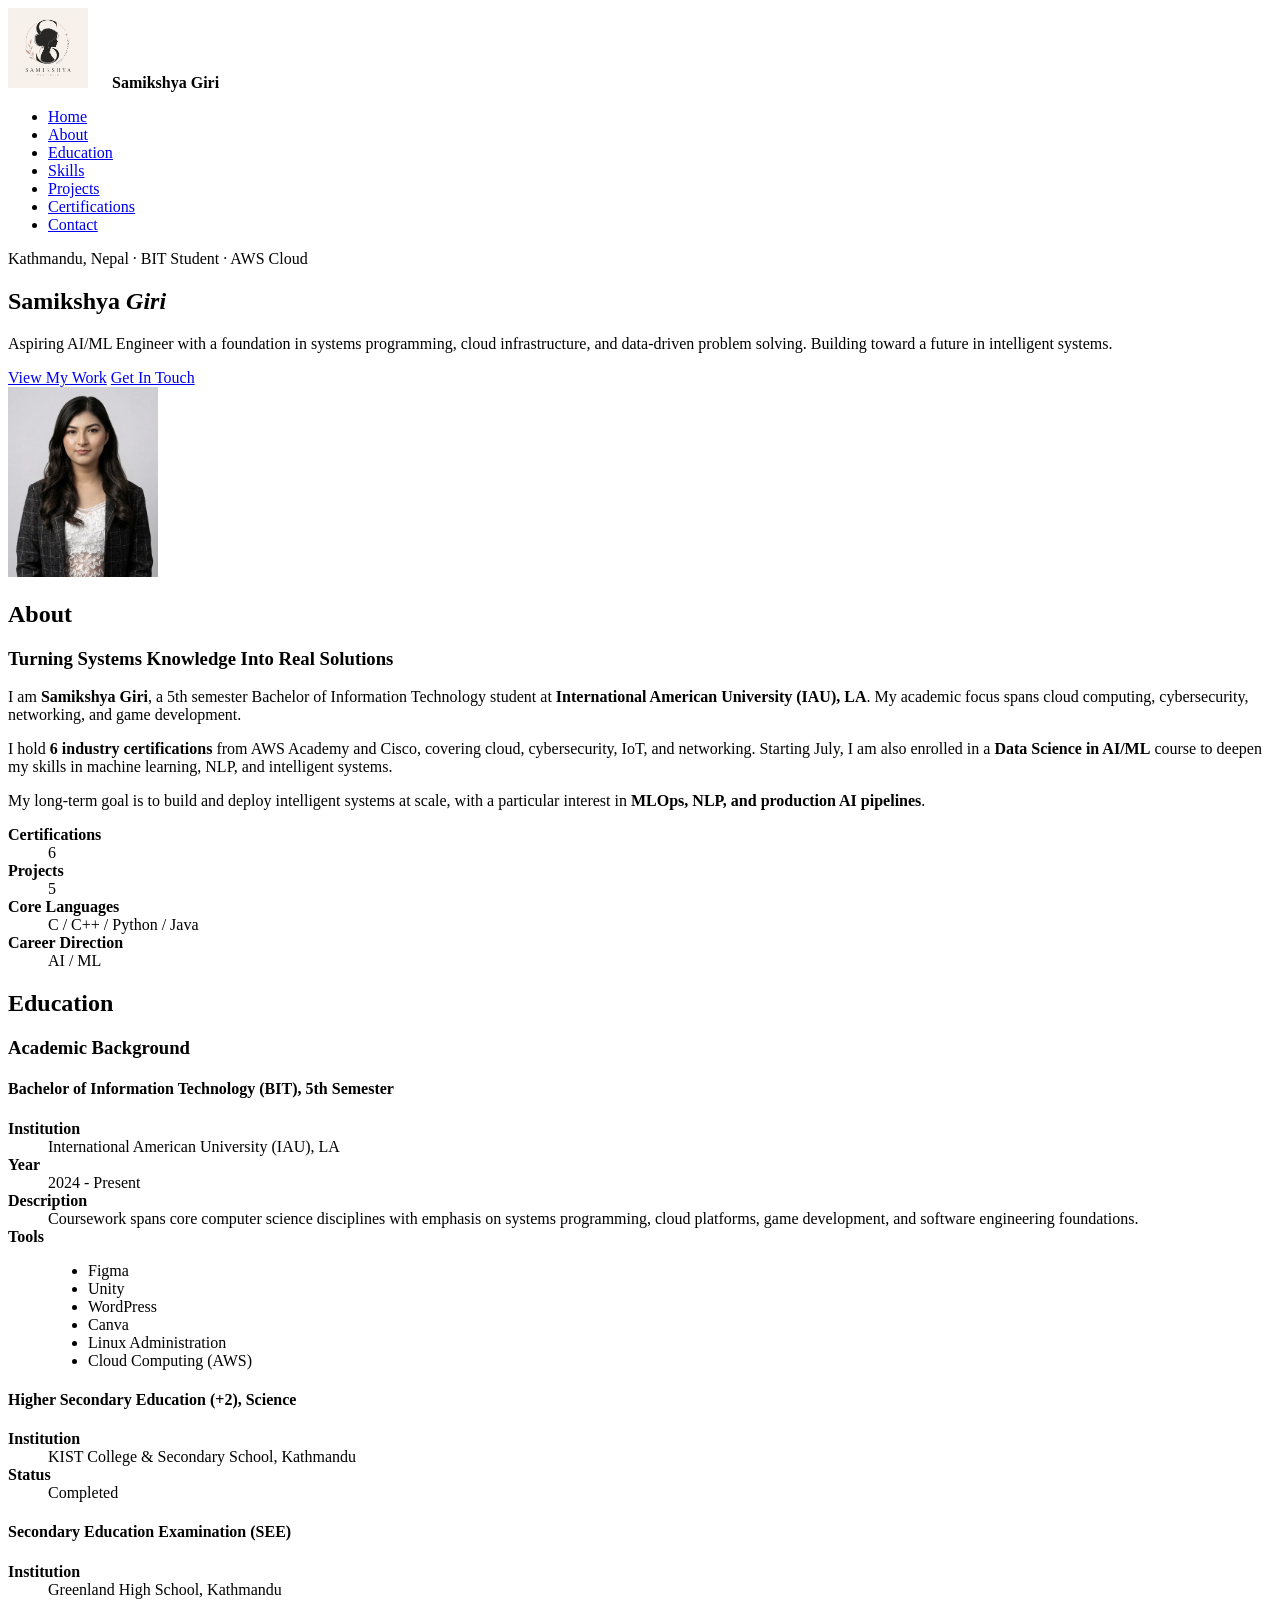
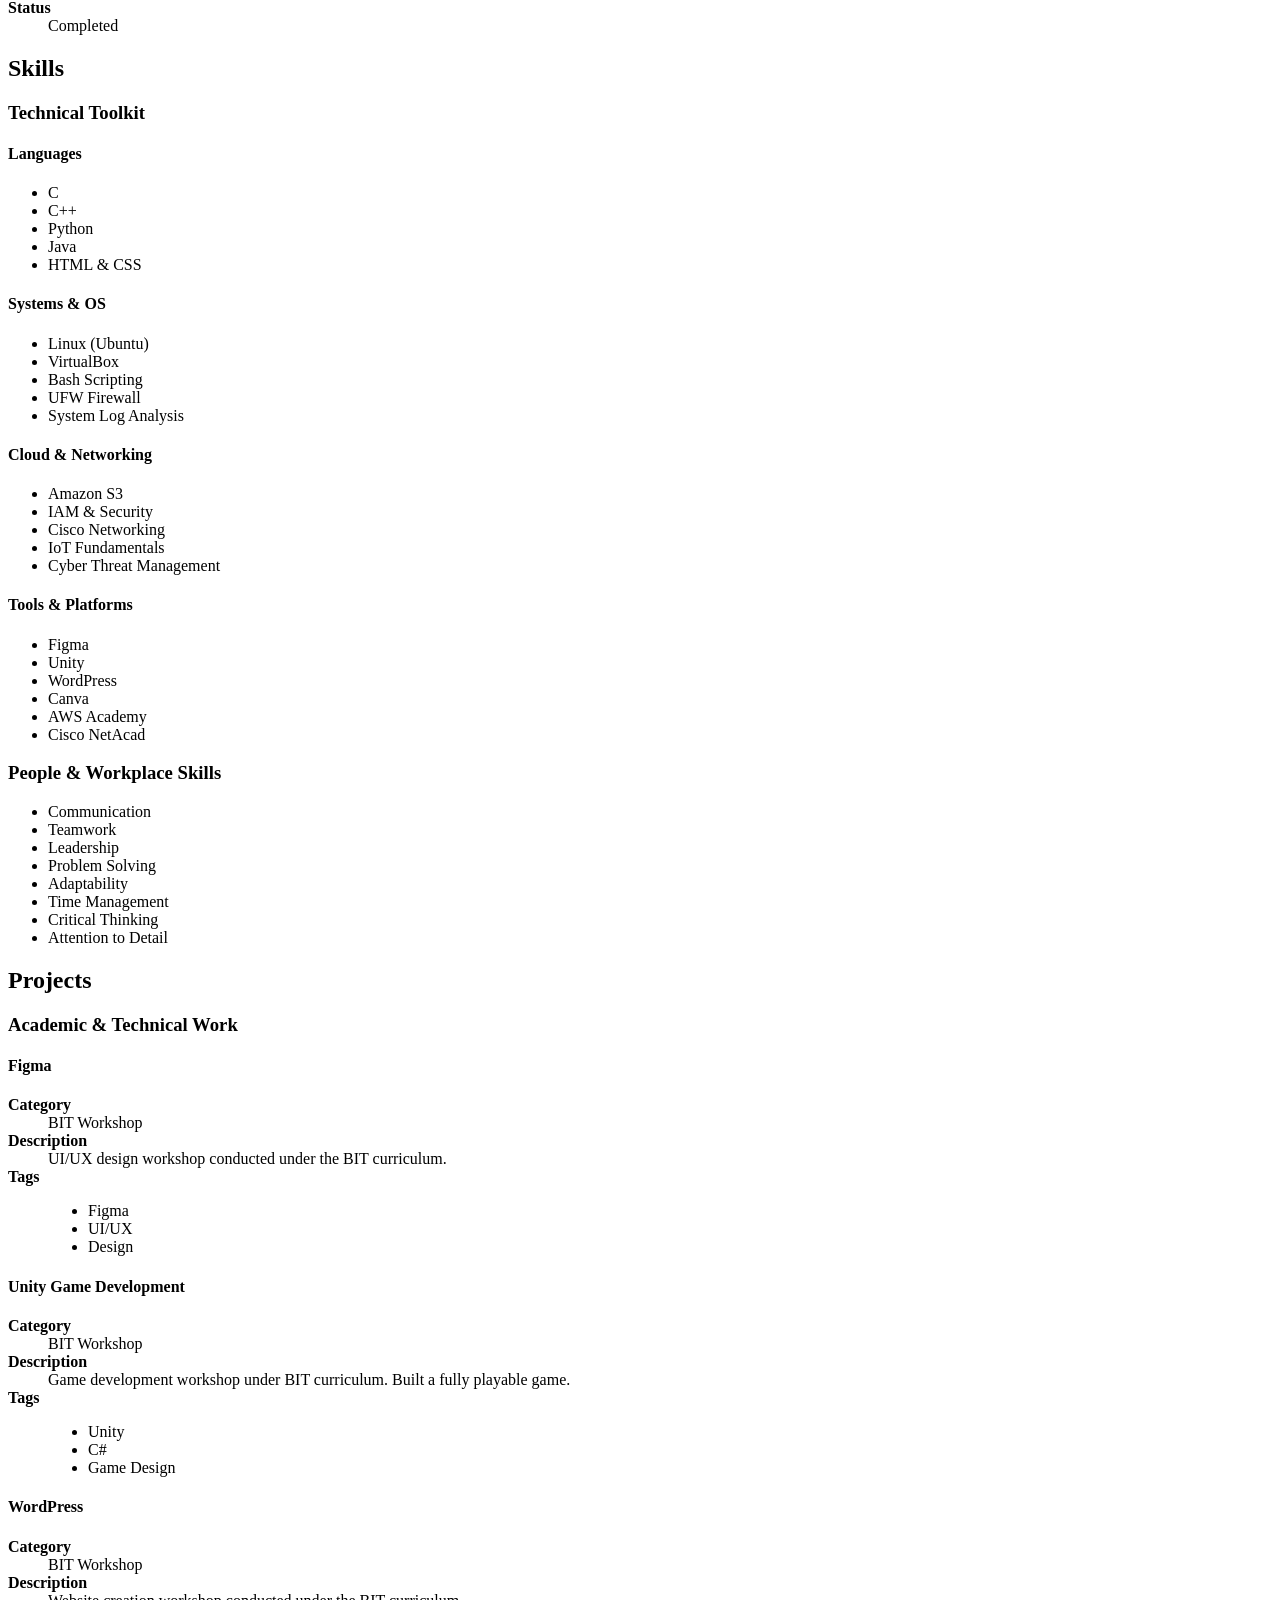
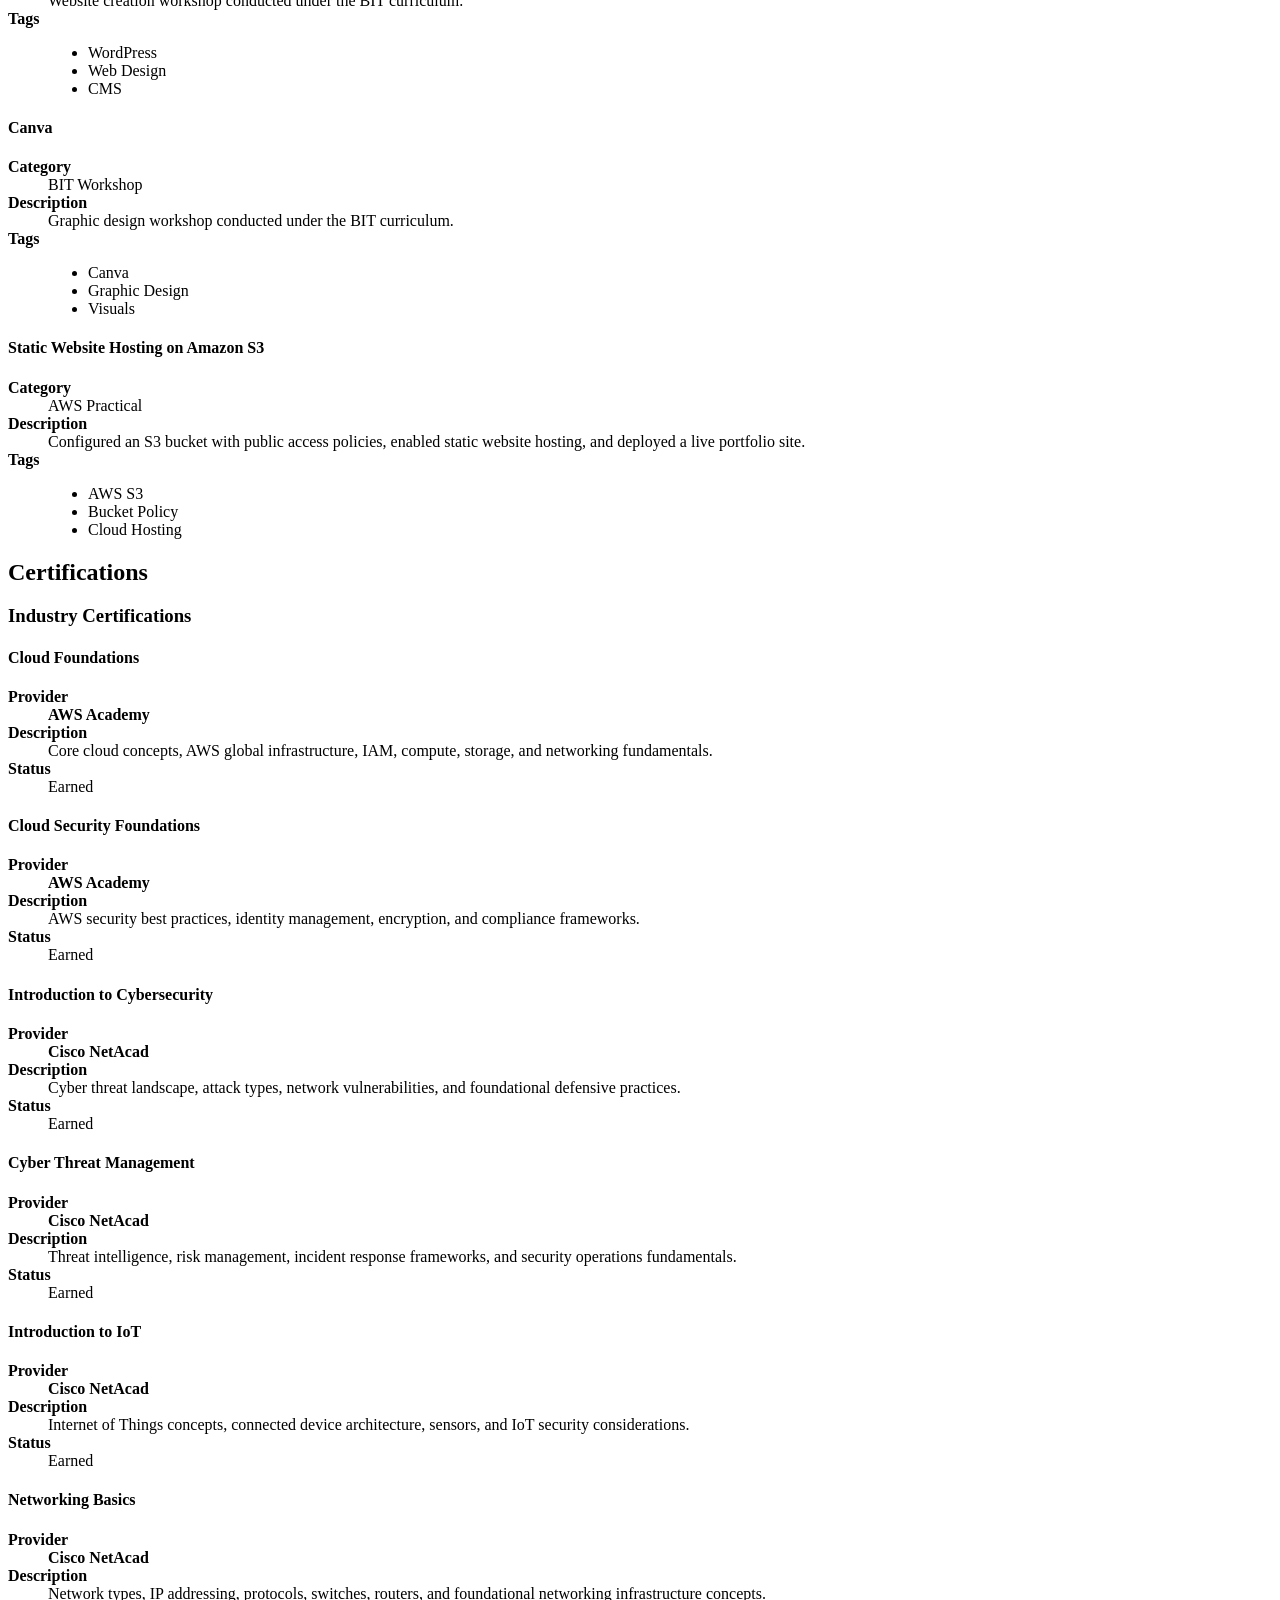
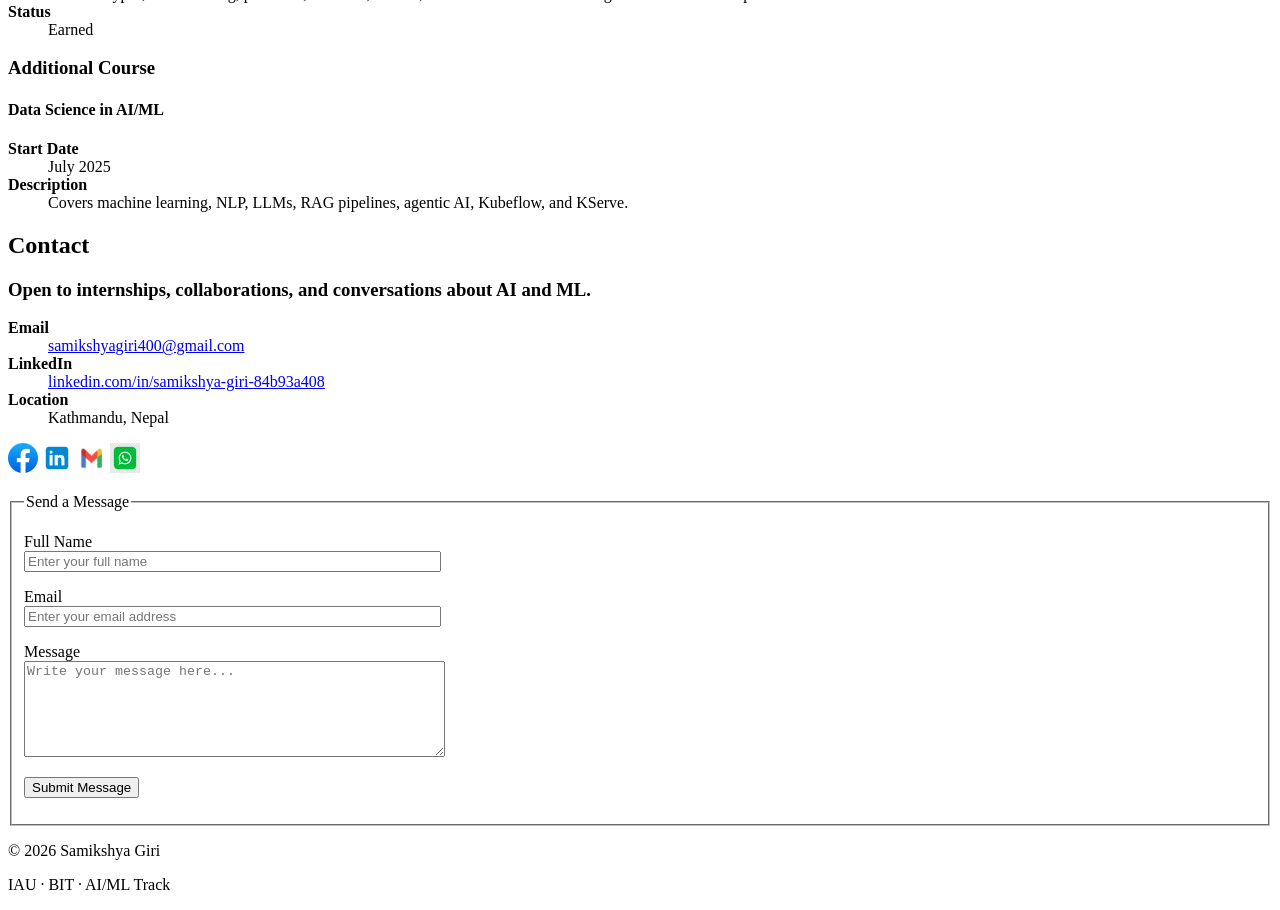
==== commit ced93f83: "updated pages and forms" ====
--- a/index.html
+++ b/index.html
@@ -1,494 +1,417 @@
 <!DOCTYPE html>
 <html lang="en">
 <head>
-  <meta charset="UTF-8" />
-  <meta name="viewport" content="width=device-width, initial-scale=1.0" />
+  <meta charset="UTF-8">
+  <meta name="viewport" content="width=device-width, initial-scale=1.0">
   <title>Samikshya Giri | Portfolio</title>
-  <style>
-    html { scroll-behavior: smooth; }
-  </style>
+  <style>html { scroll-behavior: smooth; }</style>
 </head>
 <body>
 
-  <!-- ═══════════════════════════════════════
-       NAVIGATION
-  ════════════════════════════════════════ -->
-  <nav class="navbar">
-    <div class="nav-brand">
-      <img src="images/logo.png" alt="Logo" class="nav-logo" width="40" height="40" />
-      <span class="nav-name">Samikshya Giri</span>
-    </div>
-    <ul class="nav-links">
-      <li><a href="#home">Home</a></li>
-      <li><a href="#about">About</a></li>
-      <li><a href="#education">Education</a></li>
-      <li><a href="#skills">Skills</a></li>
-      <li><a href="#projects">Projects</a></li>
-      <li><a href="#certifications">Certifications</a></li>
-      <li><a href="#contact">Contact</a></li>
+<nav>
+  <img src="images/logo.png" alt="Logo" width="80" height="80">
+  <strong style="margin-left: 20px;">Samikshya Giri</strong>
+  <ul>
+    <li><a href="#home">Home</a></li>
+    <li><a href="#about">About</a></li>
+    <li><a href="#education">Education</a></li>
+    <li><a href="#skills">Skills</a></li>
+    <li><a href="#projects">Projects</a></li>
+    <li><a href="#certifications">Certifications</a></li>
+    <li><a href="#contact">Contact</a></li>
+  </ul>
+</nav>
+
+<main>
+
+
+<!-- HOME -->
+<section id="home">
+  <header>
+    <p>Kathmandu, Nepal · BIT Student · AWS Cloud</p>
+    <h1>Samikshya <em>Giri</em></h1>
+    <p>Aspiring AI/ML Engineer with a foundation in systems programming, cloud infrastructure, and data-driven problem solving. Building toward a future in intelligent systems.</p>
+    <a href="#projects">View My Work</a>
+    <a href="#contact">Get In Touch</a>
+  </header>
+  <img src="images/me.png" alt="Samikshya Giri" width="150" height="190" style="object-fit: cover;">
+</section>
+
+
+<!-- ABOUT -->
+<section id="about">
+  <h2><b>About</b></h2>
+  <h3>Turning Systems Knowledge Into Real Solutions</h3>
+
+  <p>I am <strong>Samikshya Giri</strong>, a 5th semester Bachelor of Information Technology student at <strong>International American University (IAU), LA</strong>. My academic focus spans cloud computing, cybersecurity, networking, and game development.</p>
+  <p>I hold <strong>6 industry certifications</strong> from AWS Academy and Cisco, covering cloud, cybersecurity, IoT, and networking. Starting July, I am also enrolled in a <strong>Data Science in AI/ML</strong> course to deepen my skills in machine learning, NLP, and intelligent systems.</p>
+  <p>My long-term goal is to build and deploy intelligent systems at scale, with a particular interest in <strong>MLOps, NLP, and production AI pipelines</strong>.</p>
+
+  <dl>
+    <dt><strong>Certifications</strong></dt>
+    <dd>6</dd>
+    <dt><strong>Projects</strong></dt>
+    <dd>5</dd>
+    <dt><strong>Core Languages</strong></dt>
+    <dd>C / C++ / Python / Java</dd>
+    <dt><strong>Career Direction</strong></dt>
+    <dd>AI / ML</dd>
+  </dl>
+</section>
+
+
+<!-- EDUCATION -->
+<section id="education">
+  <h2><b>Education</b></h2>
+  <h3>Academic Background</h3>
+
+  <article>
+    <h4>Bachelor of Information Technology (BIT), 5th Semester</h4>
+    <dl>
+      <dt><strong>Institution</strong></dt>
+      <dd>International American University (IAU), LA</dd>
+      <dt><strong>Year</strong></dt>
+      <dd>2024 - Present</dd>
+      <dt><strong>Description</strong></dt>
+      <dd>Coursework spans core computer science disciplines with emphasis on systems programming, cloud platforms, game development, and software engineering foundations.</dd>
+      <dt><strong>Tools</strong></dt>
+      <dd>
+        <ul>
+          <li>Figma</li>
+          <li>Unity</li>
+          <li>WordPress</li>
+          <li>Canva</li>
+          <li>Linux Administration</li>
+          <li>Cloud Computing (AWS)</li>
+        </ul>
+      </dd>
+    </dl>
+  </article>
+
+  <article>
+    <h4>Higher Secondary Education (+2), Science</h4>
+    <dl>
+      <dt><strong>Institution</strong></dt>
+      <dd>KIST College &amp; Secondary School, Kathmandu</dd>
+      <dt><strong>Status</strong></dt>
+      <dd>Completed</dd>
+    </dl>
+  </article>
+
+  <article>
+    <h4>Secondary Education Examination (SEE)</h4>
+    <dl>
+      <dt><strong>Institution</strong></dt>
+      <dd>Greenland High School, Kathmandu</dd>
+      <dt><strong>Status</strong></dt>
+      <dd>Completed</dd>
+    </dl>
+  </article>
+</section>
+
+
+<!-- SKILLS -->
+<section id="skills">
+  <h2><b>Skills</b></h2>
+  <h3>Technical Toolkit</h3>
+
+  <article>
+    <h4>Languages</h4>
+    <ul>
+      <li>C</li>
+      <li>C++</li>
+      <li>Python</li>
+      <li>Java</li>
+      <li>HTML &amp; CSS</li>
     </ul>
-  </nav>
-
-  <main>
-
-    <!-- ═══════════════════════════════════════
-         HOME / HERO
-    ════════════════════════════════════════ -->
-    <section id="home" class="hero">
-
-      <div class="hero-content">
-        <p class="hero-eyebrow">Kathmandu, Nepal &nbsp;&middot;&nbsp; BIT Student &nbsp;&middot;&nbsp; AWS Cloud</p>
-        <h1 class="hero-name">
-          <span class="hero-name-main">Samikshya</span>
-          <span class="hero-name-italic">Giri</span>
-        </h1>
-        <p class="hero-tagline">
-          Aspiring AI/ML Engineer with a foundation in systems programming,
-          cloud infrastructure, and data-driven problem solving.
-          Building toward a future in intelligent systems.
-        </p>
-        <div class="hero-buttons">
-          <a href="#projects" class="btn btn-primary">View My Work</a>
-          <a href="#contact" class="btn btn-outline">Get In Touch</a>
-        </div>
-      </div>
-
-      <div class="hero-photo-wrap">
-        <img src="images/me.png" alt="Samikshya Giri" class="hero-photo" />
-      </div>
-
-    </section>
-
-
-    <!-- ═══════════════════════════════════════
-         ABOUT
-    ════════════════════════════════════════ -->
-    <b> <section id="about" class="about"><b>
-
-      <div class="section-header">
-        <p class="section-label">About Me</p>
-        <h2 class="section-title">Turning Systems Knowledge Into Real Solutions</h2>
-      </div>
-
-      <div class="about-grid">
-
-        <div class="about-text">
-          <p>
-            I am <strong>Samikshya Giri</strong>, a 5th semester Bachelor of Information Technology
-            student at <strong>International American University (IAU), LA</strong>.
-            My academic focus spans cloud computing, cybersecurity, networking, and game development.
-          </p>
-          <p>
-            I hold <strong>6 industry certifications</strong> from AWS Academy and Cisco, covering
-            cloud, cybersecurity, IoT, and networking. Starting July, I am also enrolled in a
-            <strong>Data Science in AI/ML</strong> course to deepen my skills in machine learning,
-            NLP, and intelligent systems.
-          </p>
-          <p>
-            My long-term goal is to build and deploy intelligent systems at scale, with a particular
-            interest in <strong>MLOps, NLP, and production AI pipelines</strong>.
-          </p>
-        </div>
-
-        <dl class="stats-grid">
-          <div class="stat-card">
-            <dt class="stat-label">Certifications</dt>
-            <dd class="stat-number">6</dd>
-          </div>
-          <div class="stat-card">
-            <dt class="stat-label">Projects</dt>
-            <dd class="stat-number">5</dd>
-          </div>
-          <div class="stat-card">
-            <dt class="stat-label">Core Languages</dt>
-            <dd class="stat-number">C / C++ / Python / Java</dd>
-          </div>
-          <div class="stat-card">
-            <dt class="stat-label">Career Direction</dt>
-            <dd class="stat-number">AI / ML</dd>
-          </div>
-        </dl>
-
-      </div>
-    </section>
-
-
-    <!-- ═══════════════════════════════════════
-         EDUCATION
-    ════════════════════════════════════════ -->
-    <b> <section id="education" class="education"><b></b>
-
-      <div class="section-header">
-        <p class="section-label">Education</p>
-        <h2 class="section-title">Academic Background</h2>
-      </div>
-
-      <div class="education-list">
-
-        <div class="edu-card edu-card--active">
-          <dl class="edu-details">
-            <dt class="edu-degree">Bachelor of Information Technology (BIT), 5th Semester</dt>
-            <dd class="edu-institution">International American University (IAU), LA</dd>
-            <dd class="edu-meta">2024 - Present</dd>
-            <dd class="edu-description">
-              Coursework spans core computer science disciplines with emphasis on systems
-              programming, cloud platforms, game development, and software engineering foundations.
-            </dd>
-            <dd class="edu-tags">
-              <ul>
-                <li class="tag">Figma</li>
-                <li class="tag">Unity</li>
-                <li class="tag">WordPress</li>
-                <li class="tag">Canva</li>
-                <li class="tag">Linux Administration</li>
-                <li class="tag">Cloud Computing (AWS)</li>
-              </ul>
-            </dd>
-          </dl>
-        </div>
-
-        <div class="edu-card">
-          <dl class="edu-details">
-            <dt class="edu-degree">Higher Secondary Education (+2), Science</dt>
-            <dd class="edu-institution">KIST College &amp; Secondary School, Kathmandu</dd>
-            <dd class="edu-meta">Completed</dd>
-          </dl>
-        </div>
-
-        <div class="edu-card">
-          <dl class="edu-details">
-            <dt class="edu-degree">Secondary Education Examination (SEE)</dt>
-            <dd class="edu-institution">Greenland High School, Kathmandu</dd>
-            <dd class="edu-meta">Completed</dd>
-          </dl>
-        </div>
-
-      </div>
-    </section>
-
-
-    <!-- ═══════════════════════════════════════
-         SKILLS
-    ════════════════════════════════════════ -->
-    <b> <section id="skills" class="skills"><b>
-
-      <div class="section-header">
-        <p class="section-label">Skills</p>
-        <h2 class="section-title">Technical Toolkit</h2>
-      </div>
-
-      <div class="skills-grid">
-
-        <div class="skill-group">
-          <dl>
-            <dt class="skill-group-title">Languages</dt>
-            <dd class="skill-item">C</dd>
-            <dd class="skill-item">C++</dd>
-            <dd class="skill-item">Python</dd>
-            <dd class="skill-item">Java</dd>
-            <dd class="skill-item">HTML &amp; CSS</dd>
-          </dl>
-        </div>
-
-        <div class="skill-group">
-          <dl>
-            <dt class="skill-group-title">Systems &amp; OS</dt>
-            <dd class="skill-item">Linux (Ubuntu)</dd>
-            <dd class="skill-item">VirtualBox</dd>
-            <dd class="skill-item">Bash Scripting</dd>
-            <dd class="skill-item">UFW Firewall</dd>
-            <dd class="skill-item">System Log Analysis</dd>
-          </dl>
-        </div>
-
-        <div class="skill-group">
-          <dl>
-            <dt class="skill-group-title">Cloud &amp; Networking</dt>
-            <dd class="skill-item">Amazon S3</dd>
-            <dd class="skill-item">IAM &amp; Security</dd>
-            <dd class="skill-item">Cisco Networking</dd>
-            <dd class="skill-item">IoT Fundamentals</dd>
-            <dd class="skill-item">Cyber Threat Management</dd>
-          </dl>
-        </div>
-
-        <div class="skill-group">
-          <dl>
-            <dt class="skill-group-title">Tools &amp; Platforms</dt>
-            <dd class="skill-item">Figma</dd>
-            <dd class="skill-item">Unity</dd>
-            <dd class="skill-item">WordPress</dd>
-            <dd class="skill-item">Canva</dd>
-            <dd class="skill-item">AWS Academy</dd>
-            <dd class="skill-item">Cisco NetAcad</dd>
-          </dl>
-        </div>
-
-      </div>
-
-      <div class="section-header">
-        <p class="section-label">Soft Skills</p>
-        <h2 class="section-title">People &amp; Workplace Skills</h2>
-      </div>
-
-      <div class="soft-skills-grid">
-        <dl>
-          <dt class="soft-skill-card">Communication</dt>
-          <dt class="soft-skill-card">Teamwork</dt>
-          <dt class="soft-skill-card">Leadership</dt>
-          <dt class="soft-skill-card">Problem Solving</dt>
-          <dt class="soft-skill-card">Adaptability</dt>
-          <dt class="soft-skill-card">Time Management</dt>
-          <dt class="soft-skill-card">Critical Thinking</dt>
-          <dt class="soft-skill-card">Attention to Detail</dt>
-        </dl>
-      </div>
-
-    </section>
-
-
-    <!-- ═══════════════════════════════════════
-         PROJECTS
-    ════════════════════════════════════════ -->
-    <b> <section id="projects" class="projects"><b>
-
-      <div class="section-header">
-        <p class="section-label">Projects</p>
-        <h2 class="section-title">Academic &amp; Technical Work</h2>
-      </div>
-
-      <div class="projects-grid">
-
-        <article class="project-card">
-          <dl class="project-details">
-            <dt class="project-title">Figma</dt>
-            <dd class="project-category">BIT Workshop</dd>
-            <dd class="project-description">UI/UX design workshop conducted under the BIT curriculum.</dd>
-            <dd class="project-tags">
-              <ul>
-                <li class="tag">Figma</li>
-                <li class="tag">UI/UX</li>
-                <li class="tag">Design</li>
-              </ul>
-            </dd>
-          </dl>
-        </article>
-
-        <article class="project-card">
-          <dl class="project-details">
-            <dt class="project-title">Unity Game Development</dt>
-            <dd class="project-category">BIT Workshop</dd>
-            <dd class="project-description">Game development workshop under BIT curriculum. Built a fully playable game.</dd>
-            <dd class="project-tags">
-              <ul>
-                <li class="tag">Unity</li>
-                <li class="tag">C#</li>
-                <li class="tag">Game Design</li>
-              </ul>
-            </dd>
-          </dl>
-        </article>
-
-        <article class="project-card">
-          <dl class="project-details">
-            <dt class="project-title">WordPress</dt>
-            <dd class="project-category">BIT Workshop</dd>
-            <dd class="project-description">Website creation workshop conducted under the BIT curriculum.</dd>
-            <dd class="project-tags">
-              <ul>
-                <li class="tag">WordPress</li>
-                <li class="tag">Web Design</li>
-                <li class="tag">CMS</li>
-              </ul>
-            </dd>
-          </dl>
-        </article>
-
-        <article class="project-card">
-          <dl class="project-details">
-            <dt class="project-title">Canva</dt>
-            <dd class="project-category">BIT Workshop</dd>
-            <dd class="project-description">Graphic design workshop conducted under the BIT curriculum.</dd>
-            <dd class="project-tags">
-              <ul>
-                <li class="tag">Canva</li>
-                <li class="tag">Graphic Design</li>
-                <li class="tag">Visuals</li>
-              </ul>
-            </dd>
-          </dl>
-        </article>
-
-        <article class="project-card">
-          <dl class="project-details">
-            <dt class="project-title">Static Website Hosting on Amazon S3</dt>
-            <dd class="project-category">AWS Practical</dd>
-            <dd class="project-description">
-              Configured an S3 bucket with public access policies, enabled static website
-              hosting, and deployed a live portfolio site.
-            </dd>
-            <dd class="project-tags">
-              <ul>
-                <li class="tag">AWS S3</li>
-                <li class="tag">Bucket Policy</li>
-                <li class="tag">Cloud Hosting</li>
-              </ul>
-            </dd>
-          </dl>
-        </article>
-
-      </div>
-    </section>
-
-
-    <!-- ═══════════════════════════════════════
-         CERTIFICATIONS
-    ════════════════════════════════════════ -->
-   <b> <section id="certifications" class="certifications"><b>
-
-      <div class="section-header">
-        <p class="section-label">Certifications</p>
-        <h2 class="section-title">Industry Certifications</h2>
-      </div>
-
-      <div class="certs-grid">
-
-        <div class="cert-card cert-card--earned">
-          <dl class="cert-details">
-            <dt class="cert-name">Cloud Foundations</dt>
-            <dd class="cert-provider">AWS Academy</dd>
-            <dd class="cert-description">Core cloud concepts, AWS global infrastructure, IAM, compute, storage, and networking fundamentals.</dd>
-            <dd class="cert-badge cert-badge--earned">Earned</dd>
-          </dl>
-        </div>
-
-        <div class="cert-card cert-card--earned">
-          <dl class="cert-details">
-            <dt class="cert-name">Cloud Security Foundations</dt>
-            <dd class="cert-provider">AWS Academy</dd>
-            <dd class="cert-description">AWS security best practices, identity management, encryption, and compliance frameworks.</dd>
-            <dd class="cert-badge cert-badge--earned">Earned</dd>
-          </dl>
-        </div>
-
-        <div class="cert-card cert-card--earned">
-          <dl class="cert-details">
-            <dt class="cert-name">Introduction to Cybersecurity</dt>
-            <dd class="cert-provider">Cisco NetAcad</dd>
-            <dd class="cert-description">Cyber threat landscape, attack types, network vulnerabilities, and foundational defensive practices.</dd>
-            <dd class="cert-badge cert-badge--earned">Earned</dd>
-          </dl>
-        </div>
-
-        <div class="cert-card cert-card--earned">
-          <dl class="cert-details">
-            <dt class="cert-name">Cyber Threat Management</dt>
-            <dd class="cert-provider">Cisco NetAcad</dd>
-            <dd class="cert-description">Threat intelligence, risk management, incident response frameworks, and security operations fundamentals.</dd>
-            <dd class="cert-badge cert-badge--earned">Earned</dd>
-          </dl>
-        </div>
-
-        <div class="cert-card cert-card--earned">
-          <dl class="cert-details">
-            <dt class="cert-name">Introduction to IoT</dt>
-            <dd class="cert-provider">Cisco NetAcad</dd>
-            <dd class="cert-description">Internet of Things concepts, connected device architecture, sensors, and IoT security considerations.</dd>
-            <dd class="cert-badge cert-badge--earned">Earned</dd>
-          </dl>
-        </div>
-
-        <div class="cert-card cert-card--earned">
-          <dl class="cert-details">
-            <dt class="cert-name">Networking Basics</dt>
-            <dd class="cert-provider">Cisco NetAcad</dd>
-            <dd class="cert-description">Network types, IP addressing, protocols, switches, routers, and foundational networking infrastructure concepts.</dd>
-            <dd class="cert-badge cert-badge--earned">Earned</dd>
-          </dl>
-        </div>
-
-      </div>
-
-      <div class="additional-course">
-        <p class="section-label">Additional Course</p>
-        <div class="additional-course-card">
-          <dl class="additional-course-details">
-            <dt class="additional-course-title">Data Science in AI/ML</dt>
-            <dd class="additional-course-meta">Starting July 2025</dd>
-            <dd class="additional-course-description">
-              Covers machine learning, NLP, LLMs, RAG pipelines, agentic AI, Kubeflow, and KServe.
-            </dd>
-          </dl>
-        </div>
-      </div>
-
-    </section>
-
-
-    <!-- ═══════════════════════════════════════
-         CONTACT
-    ════════════════════════════════════════ -->
-    <b> <section id="contact" class="contact"><b>
-
-      <div class="section-header">
-        <p class="section-label">Contact</p>
-        <h2 class="section-title">Open to internships, collaborations, and conversations about AI and ML.</h2>
-      </div>
-
-      <div class="contact-grid">
-
-        <div class="contact-info">
-          <dl class="contact-details">
-            <dt class="contact-item-label">Email</dt>
-            <dd class="contact-item-value">
-              <a href="mailto:samikshyagiri400@gmail.com">samikshyagiri400@gmail.com</a>
-            </dd>
-            <dt class="contact-item-label">LinkedIn</dt>
-            <dd class="contact-item-value">
-              <a href="https://www.linkedin.com/in/samikshya-giri-84b93a408" target="_blank" rel="noopener">
-                linkedin.com/in/samikshya-giri-84b93a408
-              </a>
-            </dd>
-            <dt class="contact-item-label">Location</dt>
-            <dd class="contact-item-value">Kathmandu, Nepal</dd>
-          </dl>
-        </div>
-
-        <div class="contact-form-wrap">
-          <h3 class="contact-form-title">Send a Message</h3>
-          <div class="contact-form">
-            <div class="form-group">
-              <label for="name" class="form-label">Your Name</label>
-              <input type="text" id="name" name="name" class="form-input" placeholder="Enter your name" />
-            </div>
-            <div class="form-group">
-              <label for="email" class="form-label">Your Email</label>
-              <input type="email" id="email" name="email" class="form-input" placeholder="Enter your email" />
-            </div>
-            <div class="form-group">
-              <label for="subject" class="form-label">Subject</label>
-              <input type="text" id="subject" name="subject" class="form-input" placeholder="What is this about?" />
-            </div>
-            <div class="form-group">
-              <label for="message" class="form-label">Message</label>
-              <textarea id="message" name="message" class="form-textarea" rows="5" placeholder="Write your message here..."></textarea>
-            </div>
-            <button type="button" class="btn btn-primary">Send Message</button>
-          </div>
-        </div>
-
-      </div>
-    </section>
-
-  </main>
-
-  <!-- ═══════════════════════════════════════
-       FOOTER
-  ════════════════════════════════════════ -->
-  <footer class="footer">
-    <p class="footer-left">&copy; 2026 Samikshya Giri</p>
-    <p class="footer-right">IAU &nbsp;&middot;&nbsp; BIT &nbsp;&middot;&nbsp; AI/ML Track</p>
-  </footer>
+  </article>
+
+  <article>
+    <h4>Systems &amp; OS</h4>
+    <ul>
+      <li>Linux (Ubuntu)</li>
+      <li>VirtualBox</li>
+      <li>Bash Scripting</li>
+      <li>UFW Firewall</li>
+      <li>System Log Analysis</li>
+    </ul>
+  </article>
+
+  <article>
+    <h4>Cloud &amp; Networking</h4>
+    <ul>
+      <li>Amazon S3</li>
+      <li>IAM &amp; Security</li>
+      <li>Cisco Networking</li>
+      <li>IoT Fundamentals</li>
+      <li>Cyber Threat Management</li>
+    </ul>
+  </article>
+
+  <article>
+    <h4>Tools &amp; Platforms</h4>
+    <ul>
+      <li>Figma</li>
+      <li>Unity</li>
+      <li>WordPress</li>
+      <li>Canva</li>
+      <li>AWS Academy</li>
+      <li>Cisco NetAcad</li>
+    </ul>
+  </article>
+
+  <h3>People &amp; Workplace Skills</h3>
+  <ul>
+    <li>Communication</li>
+    <li>Teamwork</li>
+    <li>Leadership</li>
+    <li>Problem Solving</li>
+    <li>Adaptability</li>
+    <li>Time Management</li>
+    <li>Critical Thinking</li>
+    <li>Attention to Detail</li>
+  </ul>
+</section>
+
+
+<!-- PROJECTS -->
+<section id="projects">
+  <h2><b>Projects</b></h2>
+  <h3>Academic &amp; Technical Work</h3>
+
+  <article>
+    <h4>Figma</h4>
+    <dl>
+      <dt><strong>Category</strong></dt>
+      <dd>BIT Workshop</dd>
+      <dt><strong>Description</strong></dt>
+      <dd>UI/UX design workshop conducted under the BIT curriculum.</dd>
+      <dt><strong>Tags</strong></dt>
+      <dd>
+        <ul>
+          <li>Figma</li>
+          <li>UI/UX</li>
+          <li>Design</li>
+        </ul>
+      </dd>
+    </dl>
+  </article>
+
+  <article>
+    <h4>Unity Game Development</h4>
+    <dl>
+      <dt><strong>Category</strong></dt>
+      <dd>BIT Workshop</dd>
+      <dt><strong>Description</strong></dt>
+      <dd>Game development workshop under BIT curriculum. Built a fully playable game.</dd>
+      <dt><strong>Tags</strong></dt>
+      <dd>
+        <ul>
+          <li>Unity</li>
+          <li>C#</li>
+          <li>Game Design</li>
+        </ul>
+      </dd>
+    </dl>
+  </article>
+
+  <article>
+    <h4>WordPress</h4>
+    <dl>
+      <dt><strong>Category</strong></dt>
+      <dd>BIT Workshop</dd>
+      <dt><strong>Description</strong></dt>
+      <dd>Website creation workshop conducted under the BIT curriculum.</dd>
+      <dt><strong>Tags</strong></dt>
+      <dd>
+        <ul>
+          <li>WordPress</li>
+          <li>Web Design</li>
+          <li>CMS</li>
+        </ul>
+      </dd>
+    </dl>
+  </article>
+
+  <article>
+    <h4>Canva</h4>
+    <dl>
+      <dt><strong>Category</strong></dt>
+      <dd>BIT Workshop</dd>
+      <dt><strong>Description</strong></dt>
+      <dd>Graphic design workshop conducted under the BIT curriculum.</dd>
+      <dt><strong>Tags</strong></dt>
+      <dd>
+        <ul>
+          <li>Canva</li>
+          <li>Graphic Design</li>
+          <li>Visuals</li>
+        </ul>
+      </dd>
+    </dl>
+  </article>
+
+  <article>
+    <h4>Static Website Hosting on Amazon S3</h4>
+    <dl>
+      <dt><strong>Category</strong></dt>
+      <dd>AWS Practical</dd>
+      <dt><strong>Description</strong></dt>
+      <dd>Configured an S3 bucket with public access policies, enabled static website hosting, and deployed a live portfolio site.</dd>
+      <dt><strong>Tags</strong></dt>
+      <dd>
+        <ul>
+          <li>AWS S3</li>
+          <li>Bucket Policy</li>
+          <li>Cloud Hosting</li>
+        </ul>
+      </dd>
+    </dl>
+  </article>
+</section>
+
+
+<!-- CERTIFICATIONS -->
+<section id="certifications">
+  <h2><b>Certifications</b></h2>
+  <h3>Industry Certifications</h3>
+
+  <article>
+    <h4><strong>Cloud Foundations</strong></h4>
+    <dl>
+      <dt><strong>Provider</strong></dt>
+      <dd><strong>AWS Academy</strong></dd>
+      <dt><strong>Description</strong></dt>
+      <dd>Core cloud concepts, AWS global infrastructure, IAM, compute, storage, and networking fundamentals.</dd>
+      <dt><strong>Status</strong></dt>
+      <dd>Earned</dd>
+    </dl>
+  </article>
+
+  <article>
+    <h4><strong>Cloud Security Foundations</strong></h4>
+    <dl>
+      <dt><strong>Provider</strong></dt>
+      <dd><strong>AWS Academy</strong></dd>
+      <dt><strong>Description</strong></dt>
+      <dd>AWS security best practices, identity management, encryption, and compliance frameworks.</dd>
+      <dt><strong>Status</strong></dt>
+      <dd>Earned</dd>
+    </dl>
+  </article>
+
+  <article>
+    <h4><strong>Introduction to Cybersecurity</strong></h4>
+    <dl>
+      <dt><strong>Provider</strong></dt>
+      <dd><strong>Cisco NetAcad</strong></dd>
+      <dt><strong>Description</strong></dt>
+      <dd>Cyber threat landscape, attack types, network vulnerabilities, and foundational defensive practices.</dd>
+      <dt><strong>Status</strong></dt>
+      <dd>Earned</dd>
+    </dl>
+  </article>
+
+  <article>
+    <h4><strong>Cyber Threat Management</strong></h4>
+    <dl>
+      <dt><strong>Provider</strong></dt>
+      <dd><strong>Cisco NetAcad</strong></dd>
+      <dt><strong>Description</strong></dt>
+      <dd>Threat intelligence, risk management, incident response frameworks, and security operations fundamentals.</dd>
+      <dt><strong>Status</strong></dt>
+      <dd>Earned</dd>
+    </dl>
+  </article>
+
+  <article>
+    <h4><strong>Introduction to IoT</strong></h4>
+    <dl>
+      <dt><strong>Provider</strong></dt>
+      <dd><strong>Cisco NetAcad</strong></dd>
+      <dt><strong>Description</strong></dt>
+      <dd>Internet of Things concepts, connected device architecture, sensors, and IoT security considerations.</dd>
+      <dt><strong>Status</strong></dt>
+      <dd>Earned</dd>
+    </dl>
+  </article>
+
+  <article>
+    <h4><strong>Networking Basics</strong></h4>
+    <dl>
+      <dt><strong>Provider</strong></dt>
+      <dd><strong>Cisco NetAcad</strong></dd>
+      <dt><strong>Description</strong></dt>
+      <dd>Network types, IP addressing, protocols, switches, routers, and foundational networking infrastructure concepts.</dd>
+      <dt><strong>Status</strong></dt>
+      <dd>Earned</dd>
+    </dl>
+  </article>
+
+  <h3>Additional Course</h3>
+
+  <article>
+    <h4>Data Science in AI/ML</h4>
+    <dl>
+      <dt><strong>Start Date</strong></dt>
+      <dd>July 2025</dd>
+      <dt><strong>Description</strong></dt>
+      <dd>Covers machine learning, NLP, LLMs, RAG pipelines, agentic AI, Kubeflow, and KServe.</dd>
+    </dl>
+  </article>
+</section>
+
+
+<!-- CONTACT -->
+<section id="contact">
+  <h2><b>Contact</b></h2>
+  <h3>Open to internships, collaborations, and conversations about AI and ML.</h3>
+
+  <dl>
+    <dt><strong>Email</strong></dt>
+    <dd><a href="mailto:samikshyagiri400@gmail.com">samikshyagiri400@gmail.com</a></dd>
+    <dt><strong>LinkedIn</strong></dt>
+    <dd><a href="https://www.linkedin.com/in/samikshya-giri-84b93a408" target="_blank" rel="noopener">linkedin.com/in/samikshya-giri-84b93a408</a></dd>
+    <dt><strong>Location</strong></dt>
+    <dd>Kathmandu, Nepal</dd>
+  </dl>
+
+  <p>
+    <a href="https://www.facebook.com" target="_blank" rel="noopener"><img src="images/facebook.png" alt="Facebook" width="30" height="30"></a>
+    <a href="https://www.linkedin.com" target="_blank" rel="noopener"><img src="images/linkedin.png" alt="LinkedIn" width="30" height="30"></a>
+    <a href="https://mail.google.com" target="_blank" rel="noopener"><img src="images/mail.png" alt="Mail" width="30" height="30"></a>
+    <a href="https://web.whatsapp.com" target="_blank" rel="noopener"><img src="images/whatsapp.png" alt="WhatsApp" width="30" height="30"></a>
+  </p>
+
+  <form action="#" method="post">
+    <fieldset>
+      <legend>Send a Message</legend>
+      <p>
+        <label for="fullname">Full Name</label><br>
+        <input type="text" id="fullname" name="fullname" size="50" placeholder="Enter your full name" required>
+      </p>
+      <p>
+        <label for="email">Email</label><br>
+        <input type="email" id="email" name="email" size="50" placeholder="Enter your email address" required>
+      </p>
+      <p>
+        <label for="message">Message</label><br>
+        <textarea id="message" name="message" cols="50" rows="6" placeholder="Write your message here..." required></textarea>
+      </p>
+      <p>
+        <button type="submit">Submit Message</button>
+      </p>
+    </fieldset>
+  </form>
+</section>
+
+
+</main>
+
+<footer>
+  <p>&copy; 2026 Samikshya Giri</p>
+  <p>IAU · BIT · AI/ML Track</p>
+</footer>
 
 </body>
-</html>
+</html>
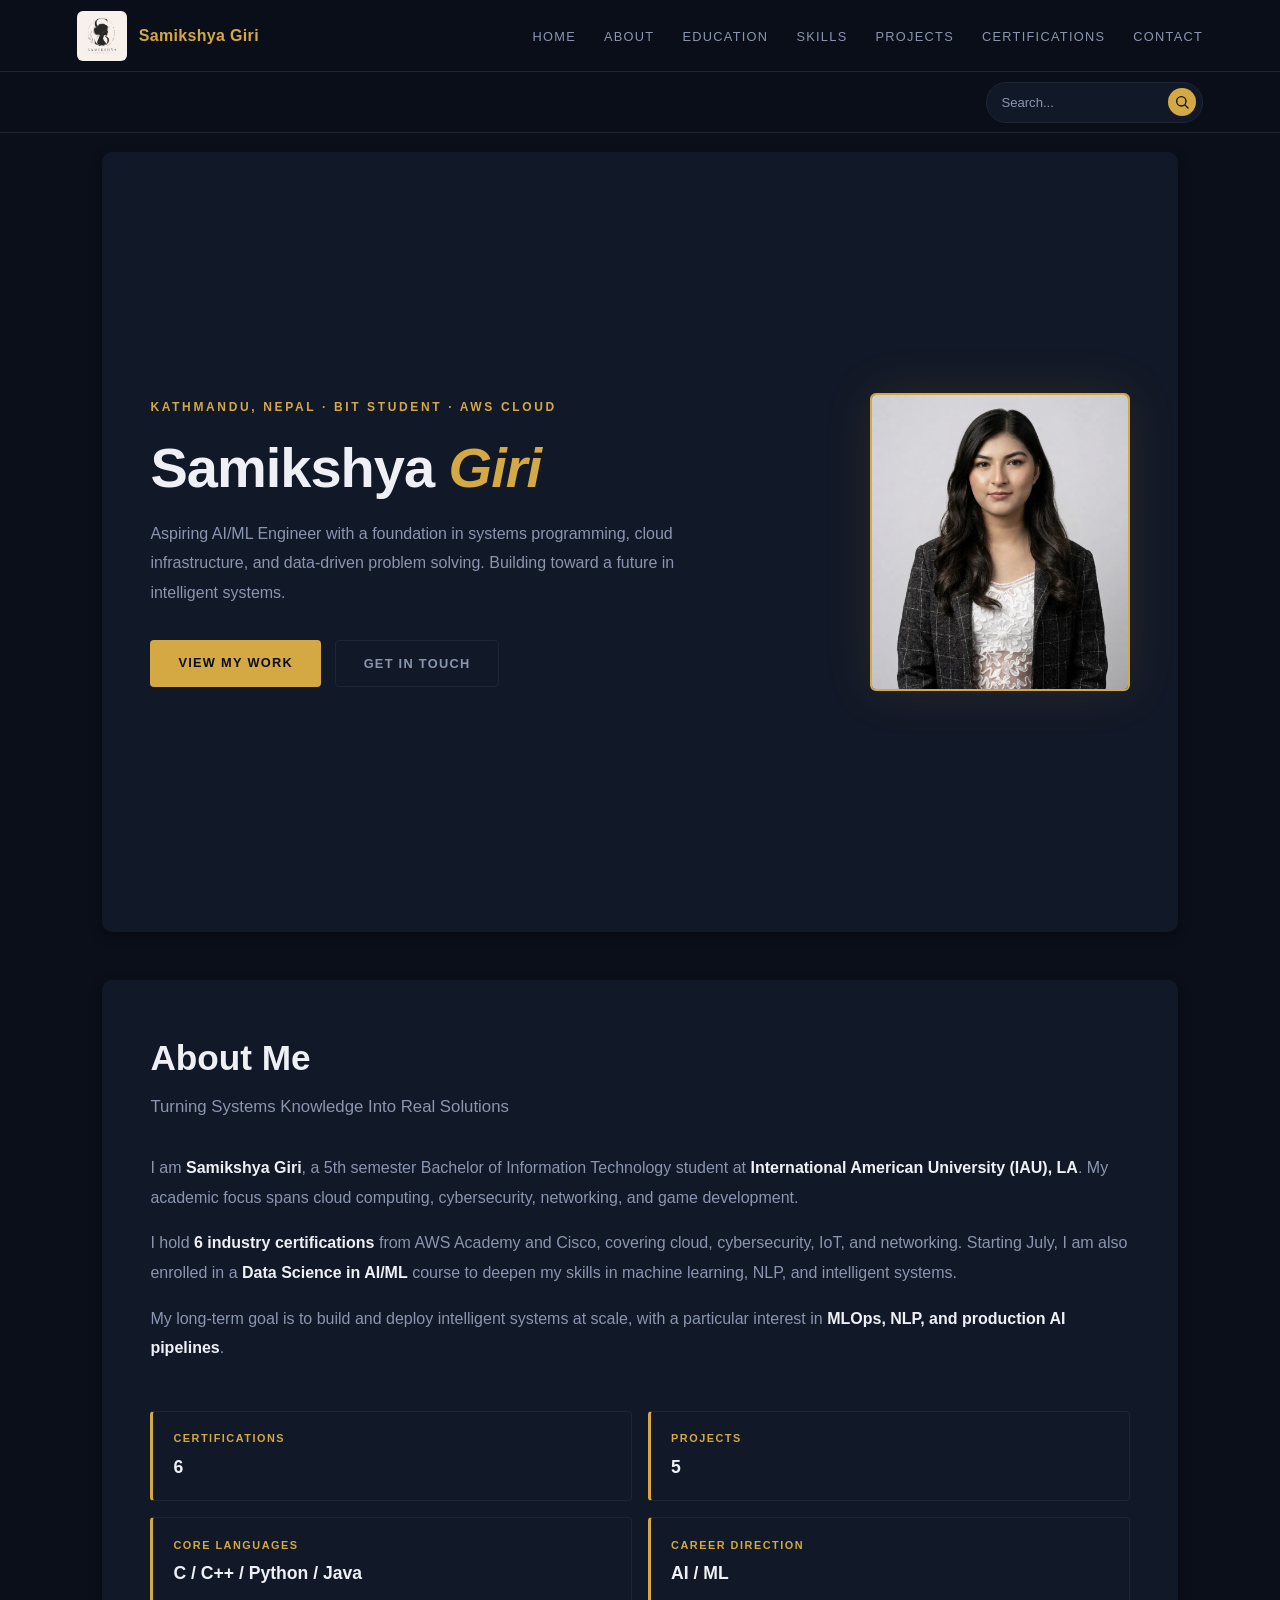
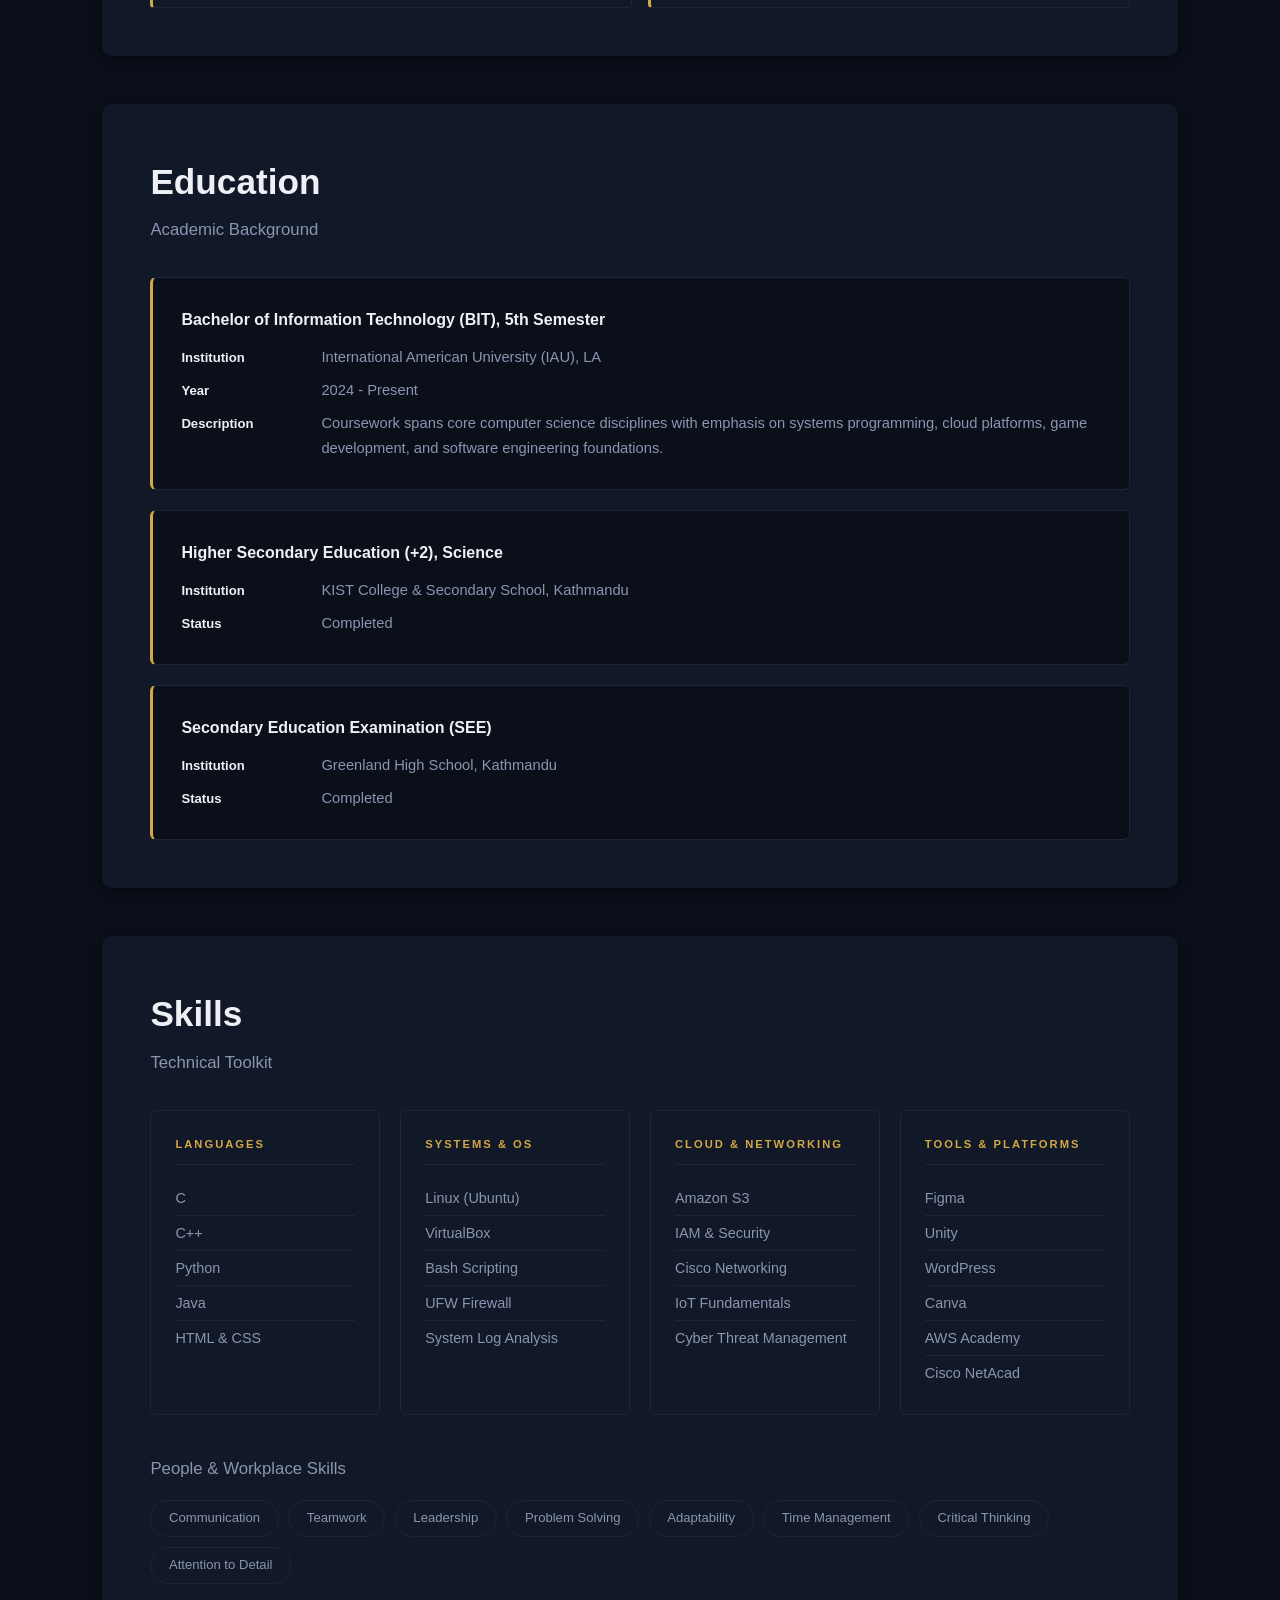
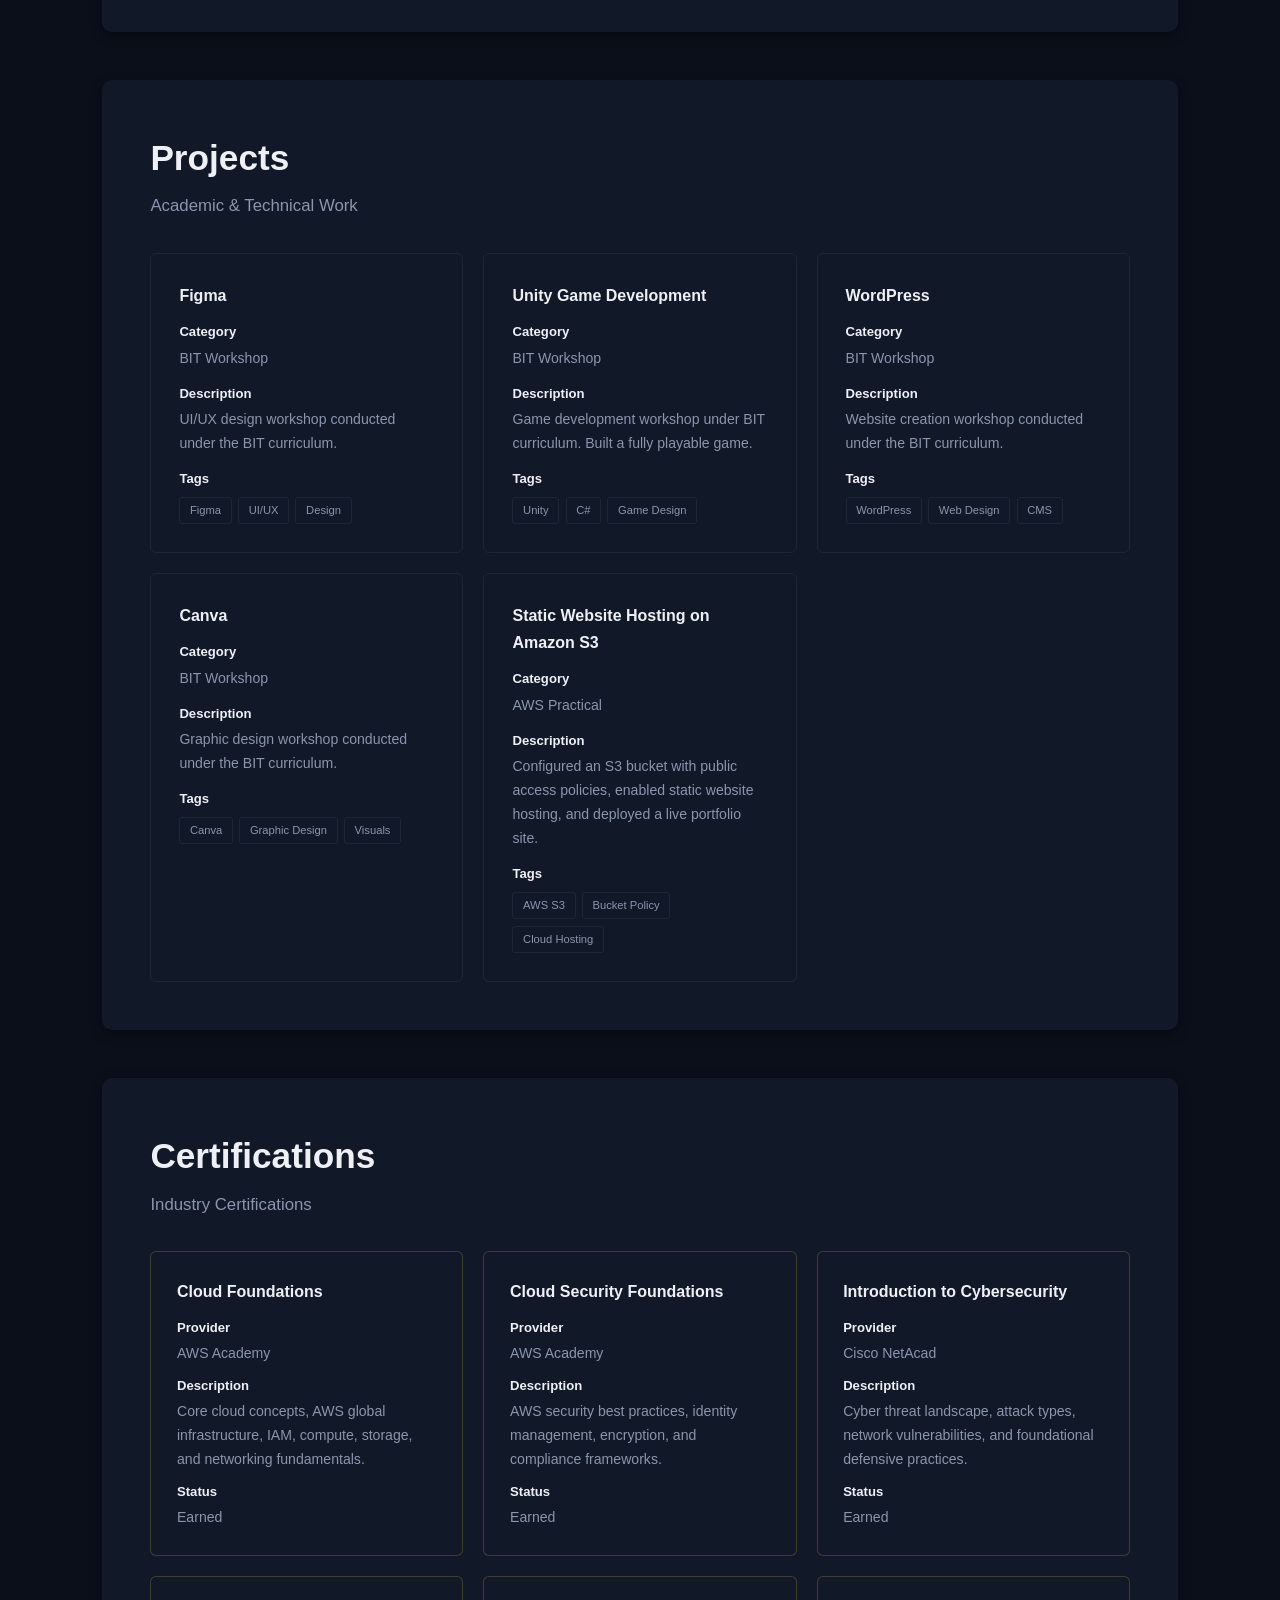
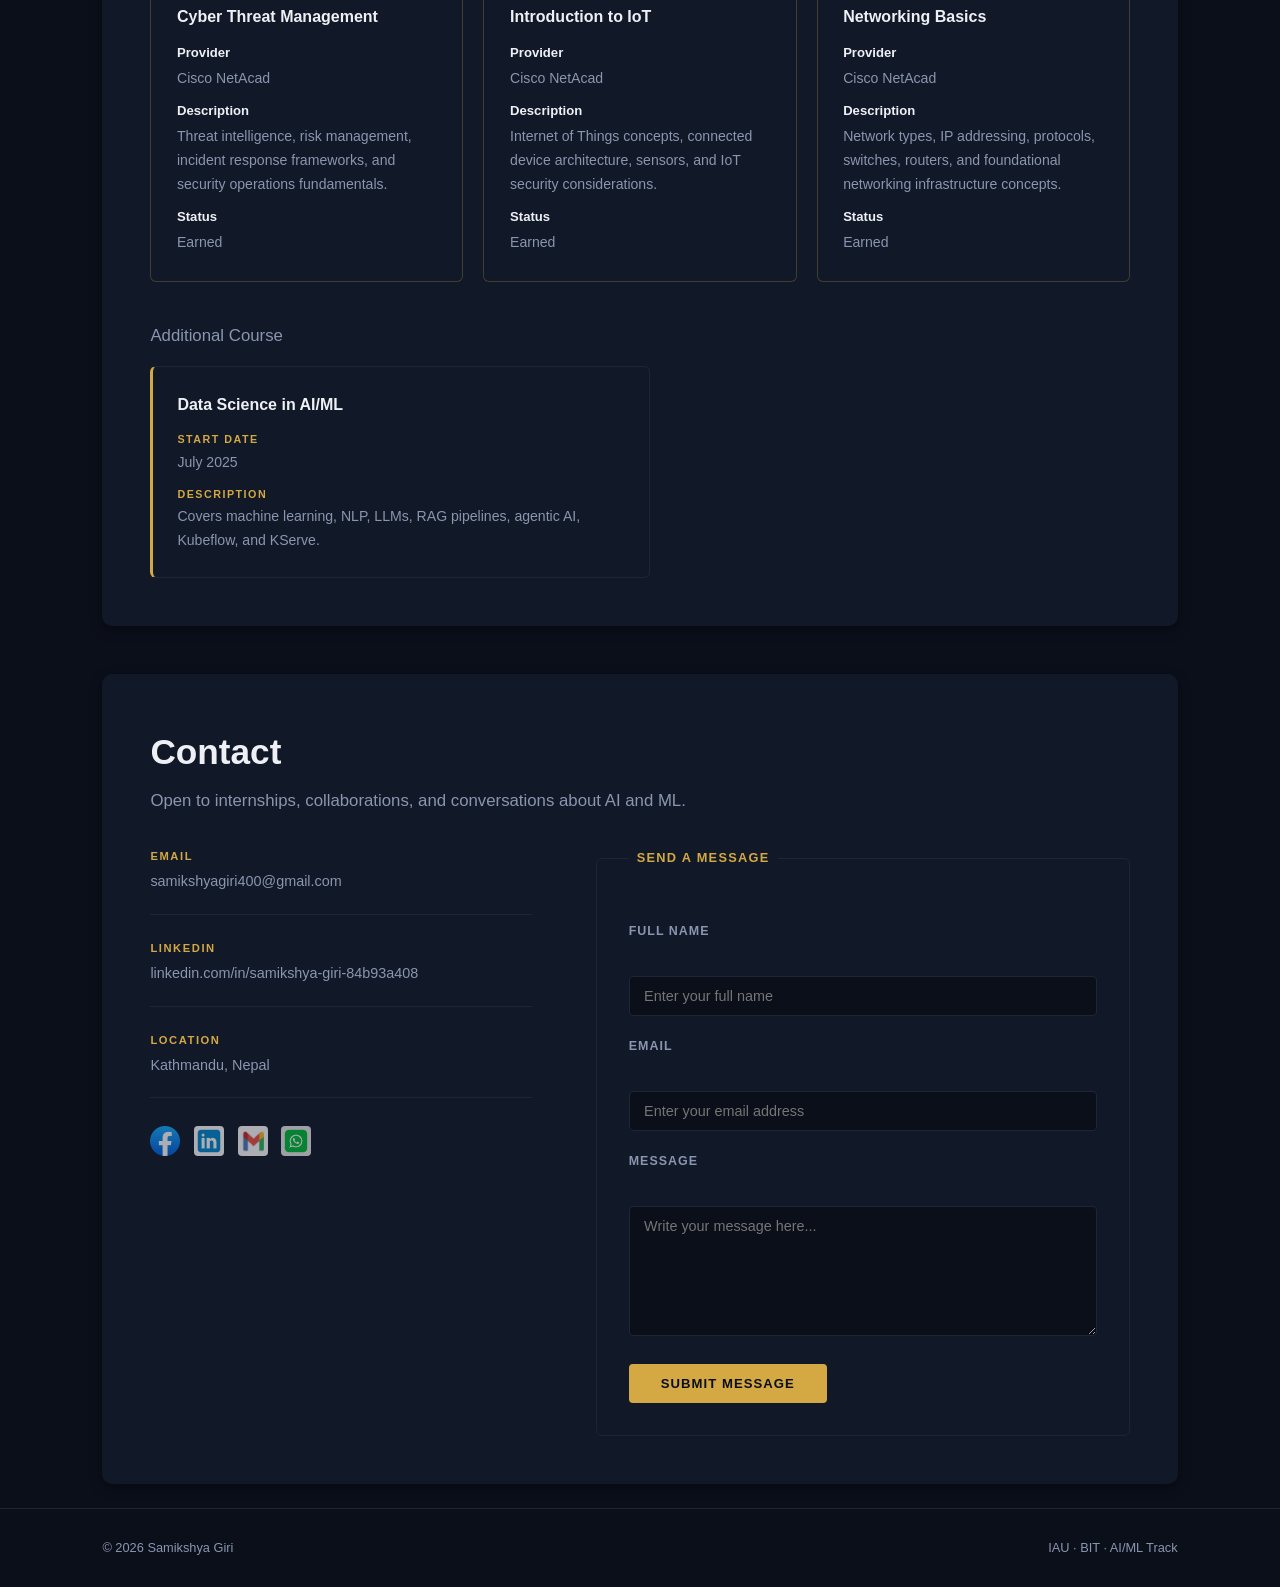
==== commit c0e57ae9: "css added" ====
--- a/index.html
+++ b/index.html
@@ -4,13 +4,17 @@
   <meta charset="UTF-8">
   <meta name="viewport" content="width=device-width, initial-scale=1.0">
   <title>Samikshya Giri | Portfolio</title>
+  <link rel="stylesheet" href="css/index1.css">
   <style>html { scroll-behavior: smooth; }</style>
 </head>
 <body>
 
+<!-- NAV -->
 <nav>
-  <img src="images/logo.png" alt="Logo" width="80" height="80">
-  <strong style="margin-left: 20px;">Samikshya Giri</strong>
+  <div class="nav-brand">
+    <img src="images/logo.png" alt="Logo" width="50" height="50">
+    <strong>Samikshya Giri</strong>
+  </div>
   <ul>
     <li><a href="#home">Home</a></li>
     <li><a href="#about">About</a></li>
@@ -22,389 +26,431 @@
   </ul>
 </nav>
 
+<!-- SEARCH ROW -->
+<div class="search-row">
+  <div class="search-form" role="search">
+    <input type="search" class="search-input" placeholder="Search...">
+    <button type="button" class="search-btn" aria-label="Search">
+      <svg viewBox="0 0 24 24" width="16" height="16" fill="none" stroke="currentColor" stroke-width="2" stroke-linecap="round" stroke-linejoin="round">
+        <circle cx="11" cy="11" r="7"></circle>
+        <line x1="21" y1="21" x2="16.65" y2="16.65"></line>
+      </svg>
+    </button>
+  </div>
+</div>
+
 <main>
 
-
-<!-- HOME -->
-<section id="home">
-  <header>
-    <p>Kathmandu, Nepal · BIT Student · AWS Cloud</p>
-    <h1>Samikshya <em>Giri</em></h1>
-    <p>Aspiring AI/ML Engineer with a foundation in systems programming, cloud infrastructure, and data-driven problem solving. Building toward a future in intelligent systems.</p>
-    <a href="#projects">View My Work</a>
-    <a href="#contact">Get In Touch</a>
-  </header>
-  <img src="images/me.png" alt="Samikshya Giri" width="150" height="190" style="object-fit: cover;">
-</section>
-
-
-<!-- ABOUT -->
-<section id="about">
-  <h2><b>About</b></h2>
-  <h3>Turning Systems Knowledge Into Real Solutions</h3>
-
-  <p>I am <strong>Samikshya Giri</strong>, a 5th semester Bachelor of Information Technology student at <strong>International American University (IAU), LA</strong>. My academic focus spans cloud computing, cybersecurity, networking, and game development.</p>
-  <p>I hold <strong>6 industry certifications</strong> from AWS Academy and Cisco, covering cloud, cybersecurity, IoT, and networking. Starting July, I am also enrolled in a <strong>Data Science in AI/ML</strong> course to deepen my skills in machine learning, NLP, and intelligent systems.</p>
-  <p>My long-term goal is to build and deploy intelligent systems at scale, with a particular interest in <strong>MLOps, NLP, and production AI pipelines</strong>.</p>
-
-  <dl>
-    <dt><strong>Certifications</strong></dt>
-    <dd>6</dd>
-    <dt><strong>Projects</strong></dt>
-    <dd>5</dd>
-    <dt><strong>Core Languages</strong></dt>
-    <dd>C / C++ / Python / Java</dd>
-    <dt><strong>Career Direction</strong></dt>
-    <dd>AI / ML</dd>
-  </dl>
-</section>
-
-
-<!-- EDUCATION -->
-<section id="education">
-  <h2><b>Education</b></h2>
-  <h3>Academic Background</h3>
-
-  <article>
-    <h4>Bachelor of Information Technology (BIT), 5th Semester</h4>
-    <dl>
-      <dt><strong>Institution</strong></dt>
-      <dd>International American University (IAU), LA</dd>
-      <dt><strong>Year</strong></dt>
-      <dd>2024 - Present</dd>
-      <dt><strong>Description</strong></dt>
-      <dd>Coursework spans core computer science disciplines with emphasis on systems programming, cloud platforms, game development, and software engineering foundations.</dd>
-      <dt><strong>Tools</strong></dt>
-      <dd>
+  <!-- HOME -->
+  <section id="home">
+    <div class="home-container">
+      <div class="hero-content">
+        <p class="hero-eyebrow">Kathmandu, Nepal · BIT Student · AWS Cloud</p>
+        <h1>Samikshya <em>Giri</em></h1>
+        <p class="hero-tagline">Aspiring AI/ML Engineer with a foundation in systems programming, cloud infrastructure, and data-driven problem solving. Building toward a future in intelligent systems.</p>
+        <div class="hero-buttons">
+          <a href="#projects" class="btn-primary">View My Work</a>
+          <a href="#contact" class="btn-outline">Get In Touch</a>
+        </div>
+      </div>
+      <div class="hero-image">
+        <img src="images/me.png" alt="Samikshya Giri" width="260" height="330">
+      </div>
+    </div>
+  </section>
+
+  <!-- ABOUT -->
+  <section id="about">
+    <div class="about-container">
+      <h2>About Me</h2>
+      <h3>Turning Systems Knowledge Into Real Solutions</h3>
+      <div class="about-grid">
+        <div class="about-text">
+          <p>I am <strong>Samikshya Giri</strong>, a 5th semester Bachelor of Information Technology student at <strong>International American University (IAU), LA</strong>. My academic focus spans cloud computing, cybersecurity, networking, and game development.</p>
+          <p>I hold <strong>6 industry certifications</strong> from AWS Academy and Cisco, covering cloud, cybersecurity, IoT, and networking. Starting July, I am also enrolled in a <strong>Data Science in AI/ML</strong> course to deepen my skills in machine learning, NLP, and intelligent systems.</p>
+          <p>My long-term goal is to build and deploy intelligent systems at scale, with a particular interest in <strong>MLOps, NLP, and production AI pipelines</strong>.</p>
+        </div>
+      </div>
+      <div class="about-stats">
+        <dl>
+          <div class="stat">
+            <dt>Certifications</dt>
+            <dd>6</dd>
+          </div>
+          <div class="stat">
+            <dt>Projects</dt>
+            <dd>5</dd>
+          </div>
+          <div class="stat">
+            <dt>Core Languages</dt>
+            <dd>C / C++ / Python / Java</dd>
+          </div>
+          <div class="stat">
+            <dt>Career Direction</dt>
+            <dd>AI / ML</dd>
+          </div>
+        </dl>
+      </div>
+    </div>
+  </section>
+
+  <!-- EDUCATION -->
+  <section id="education">
+    <div class="education-container">
+      <h2>Education</h2>
+      <h3>Academic Background</h3>
+
+      <article>
+        <h4>Bachelor of Information Technology (BIT), 5th Semester</h4>
+        <dl>
+          <dt>Institution</dt>
+          <dd>International American University (IAU), LA</dd>
+          <dt>Year</dt>
+          <dd>2024 - Present</dd>
+          <dt>Description</dt>
+          <dd>Coursework spans core computer science disciplines with emphasis on systems programming, cloud platforms, game development, and software engineering foundations.</dd>
+        </dl>
+      </article>
+
+      <article>
+        <h4>Higher Secondary Education (+2), Science</h4>
+        <dl>
+          <dt>Institution</dt>
+          <dd>KIST College &amp; Secondary School, Kathmandu</dd>
+          <dt>Status</dt>
+          <dd>Completed</dd>
+        </dl>
+      </article>
+
+      <article>
+        <h4>Secondary Education Examination (SEE)</h4>
+        <dl>
+          <dt>Institution</dt>
+          <dd>Greenland High School, Kathmandu</dd>
+          <dt>Status</dt>
+          <dd>Completed</dd>
+        </dl>
+      </article>
+    </div>
+  </section>
+
+  <!-- SKILLS -->
+  <section id="skills">
+    <div class="skills-container">
+      <h2>Skills</h2>
+      <h3>Technical Toolkit</h3>
+      <div class="skills-grid">
+
+        <article>
+          <h4>Languages</h4>
+          <ul>
+            <li>C</li>
+            <li>C++</li>
+            <li>Python</li>
+            <li>Java</li>
+            <li>HTML &amp; CSS</li>
+          </ul>
+        </article>
+
+        <article>
+          <h4>Systems &amp; OS</h4>
+          <ul>
+            <li>Linux (Ubuntu)</li>
+            <li>VirtualBox</li>
+            <li>Bash Scripting</li>
+            <li>UFW Firewall</li>
+            <li>System Log Analysis</li>
+          </ul>
+        </article>
+
+        <article>
+          <h4>Cloud &amp; Networking</h4>
+          <ul>
+            <li>Amazon S3</li>
+            <li>IAM &amp; Security</li>
+            <li>Cisco Networking</li>
+            <li>IoT Fundamentals</li>
+            <li>Cyber Threat Management</li>
+          </ul>
+        </article>
+
+        <article>
+          <h4>Tools &amp; Platforms</h4>
+          <ul>
+            <li>Figma</li>
+            <li>Unity</li>
+            <li>WordPress</li>
+            <li>Canva</li>
+            <li>AWS Academy</li>
+            <li>Cisco NetAcad</li>
+          </ul>
+        </article>
+
+      </div>
+
+      <div class="soft-skills">
+        <h3>People &amp; Workplace Skills</h3>
         <ul>
-          <li>Figma</li>
-          <li>Unity</li>
-          <li>WordPress</li>
-          <li>Canva</li>
-          <li>Linux Administration</li>
-          <li>Cloud Computing (AWS)</li>
+          <li>Communication</li>
+          <li>Teamwork</li>
+          <li>Leadership</li>
+          <li>Problem Solving</li>
+          <li>Adaptability</li>
+          <li>Time Management</li>
+          <li>Critical Thinking</li>
+          <li>Attention to Detail</li>
         </ul>
-      </dd>
-    </dl>
-  </article>
-
-  <article>
-    <h4>Higher Secondary Education (+2), Science</h4>
-    <dl>
-      <dt><strong>Institution</strong></dt>
-      <dd>KIST College &amp; Secondary School, Kathmandu</dd>
-      <dt><strong>Status</strong></dt>
-      <dd>Completed</dd>
-    </dl>
-  </article>
-
-  <article>
-    <h4>Secondary Education Examination (SEE)</h4>
-    <dl>
-      <dt><strong>Institution</strong></dt>
-      <dd>Greenland High School, Kathmandu</dd>
-      <dt><strong>Status</strong></dt>
-      <dd>Completed</dd>
-    </dl>
-  </article>
-</section>
-
-
-<!-- SKILLS -->
-<section id="skills">
-  <h2><b>Skills</b></h2>
-  <h3>Technical Toolkit</h3>
-
-  <article>
-    <h4>Languages</h4>
-    <ul>
-      <li>C</li>
-      <li>C++</li>
-      <li>Python</li>
-      <li>Java</li>
-      <li>HTML &amp; CSS</li>
-    </ul>
-  </article>
-
-  <article>
-    <h4>Systems &amp; OS</h4>
-    <ul>
-      <li>Linux (Ubuntu)</li>
-      <li>VirtualBox</li>
-      <li>Bash Scripting</li>
-      <li>UFW Firewall</li>
-      <li>System Log Analysis</li>
-    </ul>
-  </article>
-
-  <article>
-    <h4>Cloud &amp; Networking</h4>
-    <ul>
-      <li>Amazon S3</li>
-      <li>IAM &amp; Security</li>
-      <li>Cisco Networking</li>
-      <li>IoT Fundamentals</li>
-      <li>Cyber Threat Management</li>
-    </ul>
-  </article>
-
-  <article>
-    <h4>Tools &amp; Platforms</h4>
-    <ul>
-      <li>Figma</li>
-      <li>Unity</li>
-      <li>WordPress</li>
-      <li>Canva</li>
-      <li>AWS Academy</li>
-      <li>Cisco NetAcad</li>
-    </ul>
-  </article>
-
-  <h3>People &amp; Workplace Skills</h3>
-  <ul>
-    <li>Communication</li>
-    <li>Teamwork</li>
-    <li>Leadership</li>
-    <li>Problem Solving</li>
-    <li>Adaptability</li>
-    <li>Time Management</li>
-    <li>Critical Thinking</li>
-    <li>Attention to Detail</li>
-  </ul>
-</section>
-
-
-<!-- PROJECTS -->
-<section id="projects">
-  <h2><b>Projects</b></h2>
-  <h3>Academic &amp; Technical Work</h3>
-
-  <article>
-    <h4>Figma</h4>
-    <dl>
-      <dt><strong>Category</strong></dt>
-      <dd>BIT Workshop</dd>
-      <dt><strong>Description</strong></dt>
-      <dd>UI/UX design workshop conducted under the BIT curriculum.</dd>
-      <dt><strong>Tags</strong></dt>
-      <dd>
-        <ul>
-          <li>Figma</li>
-          <li>UI/UX</li>
-          <li>Design</li>
-        </ul>
-      </dd>
-    </dl>
-  </article>
-
-  <article>
-    <h4>Unity Game Development</h4>
-    <dl>
-      <dt><strong>Category</strong></dt>
-      <dd>BIT Workshop</dd>
-      <dt><strong>Description</strong></dt>
-      <dd>Game development workshop under BIT curriculum. Built a fully playable game.</dd>
-      <dt><strong>Tags</strong></dt>
-      <dd>
-        <ul>
-          <li>Unity</li>
-          <li>C#</li>
-          <li>Game Design</li>
-        </ul>
-      </dd>
-    </dl>
-  </article>
-
-  <article>
-    <h4>WordPress</h4>
-    <dl>
-      <dt><strong>Category</strong></dt>
-      <dd>BIT Workshop</dd>
-      <dt><strong>Description</strong></dt>
-      <dd>Website creation workshop conducted under the BIT curriculum.</dd>
-      <dt><strong>Tags</strong></dt>
-      <dd>
-        <ul>
-          <li>WordPress</li>
-          <li>Web Design</li>
-          <li>CMS</li>
-        </ul>
-      </dd>
-    </dl>
-  </article>
-
-  <article>
-    <h4>Canva</h4>
-    <dl>
-      <dt><strong>Category</strong></dt>
-      <dd>BIT Workshop</dd>
-      <dt><strong>Description</strong></dt>
-      <dd>Graphic design workshop conducted under the BIT curriculum.</dd>
-      <dt><strong>Tags</strong></dt>
-      <dd>
-        <ul>
-          <li>Canva</li>
-          <li>Graphic Design</li>
-          <li>Visuals</li>
-        </ul>
-      </dd>
-    </dl>
-  </article>
-
-  <article>
-    <h4>Static Website Hosting on Amazon S3</h4>
-    <dl>
-      <dt><strong>Category</strong></dt>
-      <dd>AWS Practical</dd>
-      <dt><strong>Description</strong></dt>
-      <dd>Configured an S3 bucket with public access policies, enabled static website hosting, and deployed a live portfolio site.</dd>
-      <dt><strong>Tags</strong></dt>
-      <dd>
-        <ul>
-          <li>AWS S3</li>
-          <li>Bucket Policy</li>
-          <li>Cloud Hosting</li>
-        </ul>
-      </dd>
-    </dl>
-  </article>
-</section>
-
-
-<!-- CERTIFICATIONS -->
-<section id="certifications">
-  <h2><b>Certifications</b></h2>
-  <h3>Industry Certifications</h3>
-
-  <article>
-    <h4><strong>Cloud Foundations</strong></h4>
-    <dl>
-      <dt><strong>Provider</strong></dt>
-      <dd><strong>AWS Academy</strong></dd>
-      <dt><strong>Description</strong></dt>
-      <dd>Core cloud concepts, AWS global infrastructure, IAM, compute, storage, and networking fundamentals.</dd>
-      <dt><strong>Status</strong></dt>
-      <dd>Earned</dd>
-    </dl>
-  </article>
-
-  <article>
-    <h4><strong>Cloud Security Foundations</strong></h4>
-    <dl>
-      <dt><strong>Provider</strong></dt>
-      <dd><strong>AWS Academy</strong></dd>
-      <dt><strong>Description</strong></dt>
-      <dd>AWS security best practices, identity management, encryption, and compliance frameworks.</dd>
-      <dt><strong>Status</strong></dt>
-      <dd>Earned</dd>
-    </dl>
-  </article>
-
-  <article>
-    <h4><strong>Introduction to Cybersecurity</strong></h4>
-    <dl>
-      <dt><strong>Provider</strong></dt>
-      <dd><strong>Cisco NetAcad</strong></dd>
-      <dt><strong>Description</strong></dt>
-      <dd>Cyber threat landscape, attack types, network vulnerabilities, and foundational defensive practices.</dd>
-      <dt><strong>Status</strong></dt>
-      <dd>Earned</dd>
-    </dl>
-  </article>
-
-  <article>
-    <h4><strong>Cyber Threat Management</strong></h4>
-    <dl>
-      <dt><strong>Provider</strong></dt>
-      <dd><strong>Cisco NetAcad</strong></dd>
-      <dt><strong>Description</strong></dt>
-      <dd>Threat intelligence, risk management, incident response frameworks, and security operations fundamentals.</dd>
-      <dt><strong>Status</strong></dt>
-      <dd>Earned</dd>
-    </dl>
-  </article>
-
-  <article>
-    <h4><strong>Introduction to IoT</strong></h4>
-    <dl>
-      <dt><strong>Provider</strong></dt>
-      <dd><strong>Cisco NetAcad</strong></dd>
-      <dt><strong>Description</strong></dt>
-      <dd>Internet of Things concepts, connected device architecture, sensors, and IoT security considerations.</dd>
-      <dt><strong>Status</strong></dt>
-      <dd>Earned</dd>
-    </dl>
-  </article>
-
-  <article>
-    <h4><strong>Networking Basics</strong></h4>
-    <dl>
-      <dt><strong>Provider</strong></dt>
-      <dd><strong>Cisco NetAcad</strong></dd>
-      <dt><strong>Description</strong></dt>
-      <dd>Network types, IP addressing, protocols, switches, routers, and foundational networking infrastructure concepts.</dd>
-      <dt><strong>Status</strong></dt>
-      <dd>Earned</dd>
-    </dl>
-  </article>
-
-  <h3>Additional Course</h3>
-
-  <article>
-    <h4>Data Science in AI/ML</h4>
-    <dl>
-      <dt><strong>Start Date</strong></dt>
-      <dd>July 2025</dd>
-      <dt><strong>Description</strong></dt>
-      <dd>Covers machine learning, NLP, LLMs, RAG pipelines, agentic AI, Kubeflow, and KServe.</dd>
-    </dl>
-  </article>
-</section>
-
-
-<!-- CONTACT -->
-<section id="contact">
-  <h2><b>Contact</b></h2>
-  <h3>Open to internships, collaborations, and conversations about AI and ML.</h3>
-
-  <dl>
-    <dt><strong>Email</strong></dt>
-    <dd><a href="mailto:samikshyagiri400@gmail.com">samikshyagiri400@gmail.com</a></dd>
-    <dt><strong>LinkedIn</strong></dt>
-    <dd><a href="https://www.linkedin.com/in/samikshya-giri-84b93a408" target="_blank" rel="noopener">linkedin.com/in/samikshya-giri-84b93a408</a></dd>
-    <dt><strong>Location</strong></dt>
-    <dd>Kathmandu, Nepal</dd>
-  </dl>
-
-  <p>
-    <a href="https://www.facebook.com" target="_blank" rel="noopener"><img src="images/facebook.png" alt="Facebook" width="30" height="30"></a>
-    <a href="https://www.linkedin.com" target="_blank" rel="noopener"><img src="images/linkedin.png" alt="LinkedIn" width="30" height="30"></a>
-    <a href="https://mail.google.com" target="_blank" rel="noopener"><img src="images/mail.png" alt="Mail" width="30" height="30"></a>
-    <a href="https://web.whatsapp.com" target="_blank" rel="noopener"><img src="images/whatsapp.png" alt="WhatsApp" width="30" height="30"></a>
-  </p>
-
-  <form action="#" method="post">
-    <fieldset>
-      <legend>Send a Message</legend>
-      <p>
-        <label for="fullname">Full Name</label><br>
-        <input type="text" id="fullname" name="fullname" size="50" placeholder="Enter your full name" required>
-      </p>
-      <p>
-        <label for="email">Email</label><br>
-        <input type="email" id="email" name="email" size="50" placeholder="Enter your email address" required>
-      </p>
-      <p>
-        <label for="message">Message</label><br>
-        <textarea id="message" name="message" cols="50" rows="6" placeholder="Write your message here..." required></textarea>
-      </p>
-      <p>
-        <button type="submit">Submit Message</button>
-      </p>
-    </fieldset>
-  </form>
-</section>
-
+      </div>
+    </div>
+  </section>
+
+  <!-- PROJECTS -->
+  <section id="projects">
+    <div class="projects-container">
+      <h2>Projects</h2>
+      <h3>Academic &amp; Technical Work</h3>
+      <div class="projects-grid">
+
+        <article>
+          <h4>Figma</h4>
+          <dl>
+            <dt>Category</dt>
+            <dd>BIT Workshop</dd>
+            <dt>Description</dt>
+            <dd>UI/UX design workshop conducted under the BIT curriculum.</dd>
+            <dt>Tags</dt>
+            <dd>
+              <ul>
+                <li>Figma</li>
+                <li>UI/UX</li>
+                <li>Design</li>
+              </ul>
+            </dd>
+          </dl>
+        </article>
+
+        <article>
+          <h4>Unity Game Development</h4>
+          <dl>
+            <dt>Category</dt>
+            <dd>BIT Workshop</dd>
+            <dt>Description</dt>
+            <dd>Game development workshop under BIT curriculum. Built a fully playable game.</dd>
+            <dt>Tags</dt>
+            <dd>
+              <ul>
+                <li>Unity</li>
+                <li>C#</li>
+                <li>Game Design</li>
+              </ul>
+            </dd>
+          </dl>
+        </article>
+
+        <article>
+          <h4>WordPress</h4>
+          <dl>
+            <dt>Category</dt>
+            <dd>BIT Workshop</dd>
+            <dt>Description</dt>
+            <dd>Website creation workshop conducted under the BIT curriculum.</dd>
+            <dt>Tags</dt>
+            <dd>
+              <ul>
+                <li>WordPress</li>
+                <li>Web Design</li>
+                <li>CMS</li>
+              </ul>
+            </dd>
+          </dl>
+        </article>
+
+        <article>
+          <h4>Canva</h4>
+          <dl>
+            <dt>Category</dt>
+            <dd>BIT Workshop</dd>
+            <dt>Description</dt>
+            <dd>Graphic design workshop conducted under the BIT curriculum.</dd>
+            <dt>Tags</dt>
+            <dd>
+              <ul>
+                <li>Canva</li>
+                <li>Graphic Design</li>
+                <li>Visuals</li>
+              </ul>
+            </dd>
+          </dl>
+        </article>
+
+        <article>
+          <h4>Static Website Hosting on Amazon S3</h4>
+          <dl>
+            <dt>Category</dt>
+            <dd>AWS Practical</dd>
+            <dt>Description</dt>
+            <dd>Configured an S3 bucket with public access policies, enabled static website hosting, and deployed a live portfolio site.</dd>
+            <dt>Tags</dt>
+            <dd>
+              <ul>
+                <li>AWS S3</li>
+                <li>Bucket Policy</li>
+                <li>Cloud Hosting</li>
+              </ul>
+            </dd>
+          </dl>
+        </article>
+
+      </div>
+    </div>
+  </section>
+
+  <!-- CERTIFICATIONS -->
+  <section id="certifications">
+    <div class="certifications-container">
+      <h2>Certifications</h2>
+      <h3>Industry Certifications</h3>
+      <div class="certs-grid">
+
+        <article>
+          <h4>Cloud Foundations</h4>
+          <dl>
+            <dt>Provider</dt>
+            <dd>AWS Academy</dd>
+            <dt>Description</dt>
+            <dd>Core cloud concepts, AWS global infrastructure, IAM, compute, storage, and networking fundamentals.</dd>
+            <dt>Status</dt>
+            <dd>Earned</dd>
+          </dl>
+        </article>
+
+        <article>
+          <h4>Cloud Security Foundations</h4>
+          <dl>
+            <dt>Provider</dt>
+            <dd>AWS Academy</dd>
+            <dt>Description</dt>
+            <dd>AWS security best practices, identity management, encryption, and compliance frameworks.</dd>
+            <dt>Status</dt>
+            <dd>Earned</dd>
+          </dl>
+        </article>
+
+        <article>
+          <h4>Introduction to Cybersecurity</h4>
+          <dl>
+            <dt>Provider</dt>
+            <dd>Cisco NetAcad</dd>
+            <dt>Description</dt>
+            <dd>Cyber threat landscape, attack types, network vulnerabilities, and foundational defensive practices.</dd>
+            <dt>Status</dt>
+            <dd>Earned</dd>
+          </dl>
+        </article>
+
+        <article>
+          <h4>Cyber Threat Management</h4>
+          <dl>
+            <dt>Provider</dt>
+            <dd>Cisco NetAcad</dd>
+            <dt>Description</dt>
+            <dd>Threat intelligence, risk management, incident response frameworks, and security operations fundamentals.</dd>
+            <dt>Status</dt>
+            <dd>Earned</dd>
+          </dl>
+        </article>
+
+        <article>
+          <h4>Introduction to IoT</h4>
+          <dl>
+            <dt>Provider</dt>
+            <dd>Cisco NetAcad</dd>
+            <dt>Description</dt>
+            <dd>Internet of Things concepts, connected device architecture, sensors, and IoT security considerations.</dd>
+            <dt>Status</dt>
+            <dd>Earned</dd>
+          </dl>
+        </article>
+
+        <article>
+          <h4>Networking Basics</h4>
+          <dl>
+            <dt>Provider</dt>
+            <dd>Cisco NetAcad</dd>
+            <dt>Description</dt>
+            <dd>Network types, IP addressing, protocols, switches, routers, and foundational networking infrastructure concepts.</dd>
+            <dt>Status</dt>
+            <dd>Earned</dd>
+          </dl>
+        </article>
+
+      </div>
+
+      <div class="additional-course">
+        <h3>Additional Course</h3>
+        <article>
+          <h4>Data Science in AI/ML</h4>
+          <dl>
+            <dt>Start Date</dt>
+            <dd>July 2025</dd>
+            <dt>Description</dt>
+            <dd>Covers machine learning, NLP, LLMs, RAG pipelines, agentic AI, Kubeflow, and KServe.</dd>
+          </dl>
+        </article>
+      </div>
+    </div>
+  </section>
+
+  <!-- CONTACT -->
+  <section id="contact">
+    <div class="contact-container">
+      <h2>Contact</h2>
+      <h3>Open to internships, collaborations, and conversations about AI and ML.</h3>
+      <div class="contact-grid">
+
+        <div class="contact-info">
+          <dl>
+            <dt>Email</dt>
+            <dd><a href="mailto:samikshyagiri400@gmail.com">samikshyagiri400@gmail.com</a></dd>
+            <dt>LinkedIn</dt>
+            <dd><a href="https://www.linkedin.com/in/samikshya-giri-84b93a408" target="_blank" rel="noopener">linkedin.com/in/samikshya-giri-84b93a408</a></dd>
+            <dt>Location</dt>
+            <dd>Kathmandu, Nepal</dd>
+          </dl>
+          <div class="social-icons">
+            <a href="https://www.facebook.com" target="_blank" rel="noopener"><img src="images/facebook.png" alt="Facebook" width="30" height="30"></a>
+            <a href="https://www.linkedin.com" target="_blank" rel="noopener"><img src="images/linkedin.png" alt="LinkedIn" width="30" height="30"></a>
+            <a href="https://mail.google.com" target="_blank" rel="noopener"><img src="images/mail.png" alt="Mail" width="30" height="30"></a>
+            <a href="https://web.whatsapp.com" target="_blank" rel="noopener"><img src="images/whatsapp.png" alt="WhatsApp" width="30" height="30"></a>
+          </div>
+        </div>
+
+        <div class="contact-form">
+          <form action="#" method="post">
+            <fieldset>
+              <legend>Send a Message</legend>
+              <p>
+                <label for="fullname">Full Name</label><br>
+                <input type="text" id="fullname" name="fullname" placeholder="Enter your full name" required>
+              </p>
+              <p>
+                <label for="email">Email</label><br>
+                <input type="email" id="email" name="email" placeholder="Enter your email address" required>
+              </p>
+              <p>
+                <label for="message">Message</label><br>
+                <textarea id="message" name="message" rows="6" placeholder="Write your message here..." required></textarea>
+              </p>
+              <p>
+                <button type="submit">Submit Message</button>
+              </p>
+            </fieldset>
+          </form>
+        </div>
+
+      </div>
+    </div>
+  </section>
 
 </main>
 
--- a/css/index1.css
+++ b/css/index1.css
@@ -0,0 +1,938 @@
+/* ============================================
+   index1.css — Samikshya Giri Portfolio
+   ============================================ */
+
+/* ── RESET ────────────────────────────────── */
+*, *::before, *::after {
+  margin: 0;
+  padding: 0;
+  box-sizing: border-box;
+}
+
+/* ── BASE ─────────────────────────────────── */
+body {
+  font-family: 'Segoe UI', Arial, sans-serif;
+  background-color: #0b0f1a;
+  color: #eef0f5;
+  line-height: 1.7;
+}
+
+a {
+  color: #d4a843;
+  text-decoration: none;
+}
+
+a:hover {
+  text-decoration: underline;
+}
+
+/* ── TYPOGRAPHY ───────────────────────────── */
+h1 {
+  font-size: 3.5rem;
+  font-weight: 800;
+  line-height: 1.1;
+  color: #eef0f5;
+  letter-spacing: -1px;
+  margin-bottom: 1.25rem;
+}
+
+h1 em {
+  font-style: italic;
+  color: #d4a843;
+}
+
+h2 {
+  font-size: 2.2rem;
+  font-weight: 800;
+  color: #eef0f5;
+  margin-bottom: 0.3rem;
+}
+
+h3 {
+  font-size: 1.05rem;
+  font-weight: 400;
+  color: #8a95b0;
+  margin-bottom: 2rem;
+}
+
+h4 {
+  font-size: 1rem;
+  font-weight: 700;
+  color: #eef0f5;
+  margin-bottom: 0.75rem;
+}
+
+p {
+  color: #8a95b0;
+  margin-bottom: 1rem;
+}
+
+strong {
+  color: #eef0f5;
+  font-weight: 600;
+}
+
+/* ── NAV ──────────────────────────────────── */
+nav {
+  position: fixed;
+  top: 0;
+  left: 0;
+  right: 0;
+  z-index: 100;
+  display: flex;
+  align-items: center;
+  justify-content: space-between;
+  padding: 0 6%;
+  height: 72px;
+  background-color: rgba(11, 15, 26, 0.95);
+  border-bottom: 1px solid #1e2535;
+  backdrop-filter: blur(10px);
+}
+
+.nav-brand {
+  display: flex;
+  align-items: center;
+  gap: 0.75rem;
+}
+
+.nav-brand img {
+  border-radius: 6px;
+}
+
+.nav-brand strong {
+  font-size: 1rem;
+  color: #d4a843;
+  letter-spacing: 0.02em;
+}
+
+nav ul {
+  list-style: none;
+  display: flex;
+  gap: 1.75rem;
+}
+
+nav ul li a {
+  font-size: 0.8rem;
+  font-weight: 500;
+  letter-spacing: 0.1em;
+  text-transform: uppercase;
+  color: #8a95b0;
+  text-decoration: none;
+  transition: color 0.2s;
+}
+
+nav ul li a:hover {
+  color: #d4a843;
+}
+
+/* ── SEARCH ROW ───────────────────────────── */
+.search-row {
+  position: fixed;
+  top: 72px;
+  left: 0;
+  right: 0;
+  z-index: 99;
+  display: flex;
+  justify-content: flex-end;
+  padding: 0.6rem 6%;
+  background-color: rgba(11, 15, 26, 0.95);
+  border-bottom: 1px solid #1e2535;
+  backdrop-filter: blur(10px);
+}
+
+.search-form {
+  display: flex;
+  align-items: center;
+  gap: 0.4rem;
+  background-color: #111827;
+  border: 1px solid #1e2535;
+  border-radius: 20px;
+  padding: 0.35rem 0.4rem 0.35rem 0.9rem;
+  transition: border-color 0.2s;
+}
+
+.search-form:focus-within {
+  border-color: #d4a843;
+}
+
+.search-input {
+  background: transparent;
+  border: none;
+  outline: none;
+  color: #eef0f5;
+  font-size: 0.82rem;
+  font-family: inherit;
+  width: 160px;
+}
+
+.search-input::placeholder {
+  color: #8a95b0;
+}
+
+.search-btn {
+  display: flex;
+  align-items: center;
+  justify-content: center;
+  width: 28px;
+  height: 28px;
+  background-color: #d4a843;
+  border: none;
+  border-radius: 50%;
+  color: #0b0f1a;
+  cursor: pointer;
+  transition: background-color 0.2s;
+}
+
+.search-btn:hover {
+  background-color: #f0c97a;
+}
+
+/* ── MAIN ─────────────────────────────────── */
+main {
+  padding-top: 128px;
+}
+
+/* ── SECTIONS ─────────────────────────────── */
+section {
+  padding: 1.5rem 8%;
+}
+
+.section-header {
+  margin-bottom: 2.5rem;
+}
+
+/* ── CONTAINERS (instructor pattern, dark theme) ── */
+.home-container,
+.about-container,
+.education-container,
+.skills-container,
+.projects-container,
+.certifications-container,
+.contact-container {
+  background-color: #111827;
+  border-radius: 10px;
+  padding: 3rem;
+  margin-bottom: 0;
+  box-shadow: 0 4px 12px rgba(0, 0, 0, 0.4);
+}
+
+/* ── HOME ─────────────────────────────────── */
+#home {
+  min-height: calc(100vh - 72px);
+  display: flex;
+  align-items: stretch;
+}
+
+.home-container {
+  display: flex;
+  align-items: center;
+  justify-content: space-between;
+  gap: 3rem;
+  flex: 1;
+}
+
+.hero-content {
+  max-width: 560px;
+}
+
+.hero-eyebrow {
+  font-size: 0.75rem;
+  font-weight: 600;
+  letter-spacing: 0.22em;
+  text-transform: uppercase;
+  color: #d4a843;
+  margin-bottom: 1.25rem;
+}
+
+.hero-tagline {
+  font-size: 1rem;
+  color: #8a95b0;
+  line-height: 1.85;
+  margin-bottom: 2rem;
+}
+
+.hero-buttons {
+  display: flex;
+  gap: 0.85rem;
+  flex-wrap: wrap;
+}
+
+.btn-primary {
+  display: inline-block;
+  padding: 0.75rem 1.75rem;
+  background-color: #d4a843;
+  color: #0b0f1a;
+  font-size: 0.8rem;
+  font-weight: 700;
+  letter-spacing: 0.1em;
+  text-transform: uppercase;
+  text-decoration: none;
+  border-radius: 4px;
+  transition: background-color 0.2s, transform 0.15s;
+}
+
+.btn-primary:hover {
+  background-color: #f0c97a;
+  transform: translateY(-2px);
+  text-decoration: none;
+}
+
+.btn-outline {
+  display: inline-block;
+  padding: 0.75rem 1.75rem;
+  border: 1px solid #1e2535;
+  color: #8a95b0;
+  font-size: 0.8rem;
+  font-weight: 600;
+  letter-spacing: 0.1em;
+  text-transform: uppercase;
+  text-decoration: none;
+  border-radius: 4px;
+  transition: border-color 0.2s, color 0.2s;
+}
+
+.btn-outline:hover {
+  border-color: #d4a843;
+  color: #d4a843;
+  text-decoration: none;
+}
+
+.hero-image img {
+  border: 2px solid #d4a843;
+  border-radius: 6px;
+  object-fit: cover;
+  display: block;
+  max-width: 100%;
+  height: auto;
+  box-shadow: 0 0 50px rgba(212, 168, 67, 0.12);
+}
+
+/* ── ABOUT ────────────────────────────────── */
+.about-grid {
+  display: block;
+}
+
+.about-text p {
+  color: #8a95b0;
+  line-height: 1.85;
+  margin-bottom: 1rem;
+}
+
+.about-image img {
+  width: 100%;
+  height: auto;
+  border: 2px solid #d4a843;
+  border-radius: 6px;
+  object-fit: cover;
+  display: block;
+  box-shadow: 0 0 50px rgba(212, 168, 67, 0.12);
+}
+
+.about-stats {
+  margin-top: 3rem;
+}
+
+.about-stats dl {
+  display: grid;
+  grid-template-columns: 1fr 1fr;
+  gap: 1rem;
+}
+
+.stat {
+  background-color: #111827;
+  border: 1px solid #1e2535;
+  border-left: 3px solid #d4a843;
+  border-radius: 4px;
+  padding: 1.1rem 1.25rem;
+  transition: background-color 0.2s, border-color 0.2s;
+}
+
+.stat:hover {
+  background-color: #d4a843;
+  border-color: #d4a843;
+}
+
+.stat dt {
+  font-size: 0.68rem;
+  font-weight: 600;
+  letter-spacing: 0.14em;
+  text-transform: uppercase;
+  color: #d4a843;
+  margin-bottom: 0.3rem;
+  transition: color 0.2s;
+}
+
+.stat:hover dt {
+  color: #0b0f1a;
+}
+
+.stat dd {
+  font-size: 1.1rem;
+  font-weight: 600;
+  color: #eef0f5;
+  margin-left: 0;
+  transition: color 0.2s;
+}
+
+.stat:hover dd {
+  color: #0b0f1a;
+}
+
+/* ── EDUCATION ────────────────────────────── */
+.education-container article {
+  background-color: #0b0f1a;
+  border: 1px solid #1e2535;
+  border-left: 3px solid #d4a843;
+  border-radius: 6px;
+  padding: 1.75rem;
+  margin-bottom: 1.25rem;
+  transition: border-left-color 0.2s, transform 0.2s;
+}
+
+.education-container article:last-child {
+  margin-bottom: 0;
+}
+
+.education-container article:hover {
+  border-left-color: #f0c97a;
+  transform: translateY(-4px);
+}
+
+.education-container dl {
+  display: grid;
+  grid-template-columns: 120px 1fr;
+  gap: 0.5rem 1.25rem;
+  align-items: baseline;
+}
+
+.education-container dt {
+  font-size: 0.82rem;
+  font-weight: 700;
+  color: #eef0f5;
+}
+
+.education-container dd {
+  font-size: 0.92rem;
+  color: #8a95b0;
+  margin-left: 0;
+}
+
+/* ── SKILLS ───────────────────────────────── */
+.skills-grid {
+  display: grid;
+  grid-template-columns: repeat(4, 1fr);
+  gap: 1.25rem;
+  margin-bottom: 2.5rem;
+}
+
+.skills-grid article {
+  background-color: #111827;
+  border: 1px solid #1e2535;
+  border-radius: 6px;
+  padding: 1.5rem;
+  transition: border-color 0.2s, transform 0.2s;
+}
+
+.skills-grid article:hover {
+  border-color: #d4a843;
+  transform: translateY(-4px);
+}
+
+.skills-grid article h4 {
+  font-size: 0.7rem;
+  letter-spacing: 0.18em;
+  text-transform: uppercase;
+  color: #d4a843;
+  border-bottom: 1px solid #1e2535;
+  padding-bottom: 0.65rem;
+  margin-bottom: 1rem;
+}
+
+.skills-grid article ul {
+  list-style: none;
+}
+
+.skills-grid article ul li {
+  font-size: 0.9rem;
+  color: #8a95b0;
+  padding: 0.3rem 0;
+  border-bottom: 1px solid #1e2535;
+}
+
+.skills-grid article ul li:last-child {
+  border-bottom: none;
+}
+
+.soft-skills h3 {
+  margin-bottom: 1rem;
+}
+
+.soft-skills ul {
+  list-style: none;
+  display: flex;
+  flex-wrap: wrap;
+  gap: 0.6rem;
+}
+
+.soft-skills ul li {
+  font-size: 0.82rem;
+  padding: 0.4rem 1.1rem;
+  background-color: #111827;
+  border: 1px solid #1e2535;
+  border-radius: 20px;
+  color: #8a95b0;
+  transition: border-color 0.2s, color 0.2s, transform 0.2s;
+}
+
+.soft-skills ul li:hover {
+  border-color: #d4a843;
+  color: #d4a843;
+  transform: translateY(-2px);
+}
+
+/* ── PROJECTS ─────────────────────────────── */
+.projects-grid {
+  display: grid;
+  grid-template-columns: repeat(3, 1fr);
+  gap: 1.25rem;
+}
+
+.projects-grid article {
+  background-color: #111827;
+  border: 1px solid #1e2535;
+  border-radius: 6px;
+  padding: 1.75rem;
+  transition: border-color 0.2s, transform 0.2s;
+}
+
+.projects-grid article:hover {
+  border-color: #d4a843;
+  transform: translateY(-4px);
+}
+
+.projects-grid dl dt {
+  font-size: 0.82rem;
+  font-weight: 700;
+  color: #eef0f5;
+  margin-top: 0.75rem;
+}
+
+.projects-grid dl dd {
+  font-size: 0.88rem;
+  color: #8a95b0;
+  margin-left: 0;
+  margin-top: 0.2rem;
+}
+
+.projects-grid dl dd ul {
+  list-style: none;
+  display: flex;
+  flex-wrap: wrap;
+  gap: 0.4rem;
+  margin-top: 0.4rem;
+}
+
+.projects-grid dl dd ul li {
+  font-size: 0.7rem;
+  padding: 0.2rem 0.6rem;
+  border: 1px solid #1e2535;
+  border-radius: 3px;
+  color: #8a95b0;
+}
+
+/* ── CERTIFICATIONS ───────────────────────── */
+.certs-grid {
+  display: grid;
+  grid-template-columns: repeat(3, 1fr);
+  gap: 1.25rem;
+  margin-bottom: 2.5rem;
+}
+
+.certs-grid article {
+  background-color: #111827;
+  border: 1px solid rgba(212, 168, 67, 0.25);
+  border-radius: 6px;
+  padding: 1.6rem;
+  transition: border-color 0.2s;
+}
+
+.certs-grid article:hover {
+  border-color: #d4a843;
+}
+
+.certs-grid dl dt {
+  font-size: 0.82rem;
+  font-weight: 700;
+  color: #eef0f5;
+  margin-top: 0.6rem;
+}
+
+.certs-grid dl dd {
+  font-size: 0.88rem;
+  color: #8a95b0;
+  margin-left: 0;
+  margin-top: 0.15rem;
+}
+
+.additional-course h3 {
+  margin-bottom: 1rem;
+}
+
+.additional-course article {
+  background-color: #111827;
+  border: 1px solid #1e2535;
+  border-left: 3px solid #d4a843;
+  border-radius: 6px;
+  padding: 1.5rem;
+  max-width: 500px;
+}
+
+.additional-course dl dt {
+  font-size: 0.67rem;
+  font-weight: 600;
+  letter-spacing: 0.14em;
+  text-transform: uppercase;
+  color: #d4a843;
+  margin-top: 0.6rem;
+}
+
+.additional-course dl dd {
+  font-size: 0.88rem;
+  color: #8a95b0;
+  margin-left: 0;
+  margin-top: 0.15rem;
+}
+
+/* ── CONTACT ──────────────────────────────── */
+.contact-grid {
+  display: grid;
+  grid-template-columns: 1fr 1.4fr;
+  gap: 4rem;
+  align-items: start;
+}
+
+.contact-info dl dt {
+  font-size: 0.7rem;
+  font-weight: 600;
+  letter-spacing: 0.14em;
+  text-transform: uppercase;
+  color: #d4a843;
+  margin-top: 1.5rem;
+}
+
+.contact-info dl dt:first-child {
+  margin-top: 0;
+}
+
+.contact-info dl dd {
+  font-size: 0.9rem;
+  color: #8a95b0;
+  margin-left: 0;
+  margin-top: 0.2rem;
+  padding-bottom: 1.25rem;
+  border-bottom: 1px solid #1e2535;
+}
+
+.contact-info dl dd a {
+  color: #8a95b0;
+  transition: color 0.2s;
+}
+
+.contact-info dl dd a:hover {
+  color: #d4a843;
+  text-decoration: none;
+}
+
+.social-icons {
+  display: flex;
+  gap: 0.85rem;
+  margin-top: 1.75rem;
+}
+
+.social-icons img {
+  border-radius: 4px;
+  opacity: 0.65;
+  transition: opacity 0.2s, transform 0.2s;
+}
+
+.social-icons img:hover {
+  opacity: 1;
+  transform: translateY(-2px);
+}
+
+.contact-form fieldset {
+  border: 1px solid #1e2535;
+  border-radius: 6px;
+  padding: 2rem;
+  background-color: #111827;
+}
+
+.contact-form legend {
+  font-size: 0.8rem;
+  font-weight: 600;
+  letter-spacing: 0.1em;
+  text-transform: uppercase;
+  color: #d4a843;
+  padding: 0 0.5rem;
+}
+
+.contact-form p {
+  margin-bottom: 0;
+}
+
+.contact-form label {
+  display: block;
+  font-size: 0.78rem;
+  font-weight: 600;
+  letter-spacing: 0.08em;
+  text-transform: uppercase;
+  color: #8a95b0;
+  margin-top: 1.25rem;
+  margin-bottom: 0.4rem;
+}
+
+.contact-form input,
+.contact-form textarea {
+  width: 100%;
+  padding: 0.7rem 0.9rem;
+  background-color: #0b0f1a;
+  border: 1px solid #1e2535;
+  border-radius: 4px;
+  color: #eef0f5;
+  font-size: 0.9rem;
+  font-family: inherit;
+  outline: none;
+  transition: border-color 0.2s;
+}
+
+.contact-form input:focus,
+.contact-form textarea:focus {
+  border-color: #d4a843;
+}
+
+.contact-form textarea {
+  resize: vertical;
+  min-height: 130px;
+}
+
+.contact-form button {
+  margin-top: 1.25rem;
+  padding: 0.75rem 2rem;
+  background-color: #d4a843;
+  color: #0b0f1a;
+  font-size: 0.82rem;
+  font-weight: 700;
+  letter-spacing: 0.08em;
+  text-transform: uppercase;
+  border: none;
+  border-radius: 4px;
+  cursor: pointer;
+  transition: background-color 0.2s, transform 0.15s;
+}
+
+.contact-form button:hover {
+  background-color: #f0c97a;
+  transform: translateY(-1px);
+}
+
+/* ── FOOTER ───────────────────────────────── */
+footer {
+  padding: 1.75rem 8%;
+  border-top: 1px solid #1e2535;
+  display: flex;
+  justify-content: space-between;
+  align-items: center;
+}
+
+footer p {
+  font-size: 0.8rem;
+  color: #8a95b0;
+  margin: 0;
+}
+
+/* ── RESPONSIVE ───────────────────────────── */
+@media (max-width: 1024px) {
+  .skills-grid {
+    grid-template-columns: repeat(2, 1fr);
+  }
+  .projects-grid,
+  .certs-grid {
+    grid-template-columns: repeat(2, 1fr);
+  }
+}
+
+@media (max-width: 820px) {
+  section {
+    padding: 1.25rem 6%;
+  }
+  .home-container,
+  .about-container,
+  .education-container,
+  .skills-container,
+  .projects-container,
+  .certifications-container,
+  .contact-container {
+    padding: 2rem;
+  }
+  #home {
+    text-align: center;
+    min-height: auto;
+    padding-top: 2rem;
+  }
+  .home-container {
+    flex-direction: column-reverse;
+    text-align: center;
+  }
+  .hero-content {
+    max-width: 100%;
+  }
+  .hero-image img {
+    width: 55%;
+    max-width: 260px;
+    margin: 0 auto 1.5rem;
+  }
+  .hero-buttons {
+    justify-content: center;
+  }
+  .about-grid {
+    grid-template-columns: 1fr;
+    gap: 2rem;
+  }
+  .about-stats dl {
+    grid-template-columns: 1fr 1fr;
+  }
+  .contact-grid {
+    grid-template-columns: 1fr;
+    gap: 2.5rem;
+  }
+  .education-container dl {
+    grid-template-columns: 1fr;
+    gap: 0.25rem 0;
+  }
+  .skills-grid,
+  .projects-grid,
+  .certs-grid {
+    grid-template-columns: repeat(2, 1fr);
+  }
+  nav {
+    position: static;
+    flex-direction: column;
+    align-items: center;
+    justify-content: center;
+    padding: 0.75rem 4%;
+    height: auto;
+    gap: 0.6rem;
+  }
+  .nav-brand strong {
+    font-size: 0.85rem;
+  }
+  .nav-brand img {
+    width: 36px;
+    height: 36px;
+  }
+  nav ul {
+    flex-wrap: wrap;
+    justify-content: center;
+    gap: 0.9rem;
+  }
+  nav ul li a {
+    font-size: 0.62rem;
+    letter-spacing: 0.04em;
+  }
+  .search-row {
+    position: static;
+    justify-content: center;
+    padding: 0.5rem 4%;
+    border-top: 1px solid #1e2535;
+  }
+  .search-input {
+    width: 160px;
+  }
+  main {
+    padding-top: 1.5rem;
+  }
+}
+
+@media (max-width: 600px) {
+  nav {
+    padding: 0.75rem 3%;
+  }
+  .nav-brand strong {
+    font-size: 0.85rem;
+  }
+  .nav-brand img {
+    width: 32px;
+    height: 32px;
+  }
+  nav ul {
+    gap: 0.5rem 0.9rem;
+  }
+  nav ul li a {
+    font-size: 0.68rem;
+    letter-spacing: 0.03em;
+  }
+  .search-row {
+    padding: 0.4rem 3%;
+  }
+  .search-input {
+    width: 150px;
+    font-size: 0.75rem;
+  }
+  .search-form {
+    padding: 0.3rem 0.3rem 0.3rem 0.7rem;
+  }
+  h1 {
+    font-size: 2.1rem;
+  }
+  h2 {
+    font-size: 1.7rem;
+  }
+  section {
+    padding: 1rem 5%;
+  }
+  .home-container,
+  .about-container,
+  .education-container,
+  .skills-container,
+  .projects-container,
+  .certifications-container,
+  .contact-container {
+    padding: 1.5rem;
+    border-radius: 8px;
+  }
+  .hero-tagline {
+    font-size: 0.92rem;
+  }
+  .hero-buttons {
+    flex-direction: column;
+    align-items: stretch;
+    gap: 0.6rem;
+  }
+  .btn-primary,
+  .btn-outline {
+    text-align: center;
+  }
+  .about-stats dl {
+    grid-template-columns: 1fr;
+  }
+  .skills-grid,
+  .projects-grid,
+  .certs-grid {
+    grid-template-columns: 1fr;
+  }
+  .education-container article {
+    padding: 1.25rem;
+  }
+  .additional-course article {
+    max-width: 100%;
+  }
+  .contact-form fieldset {
+    padding: 1.5rem;
+  }
+  footer {
+    flex-direction: column;
+    gap: 0.5rem;
+    text-align: center;
+    padding: 1.5rem 5%;
+  }
+}
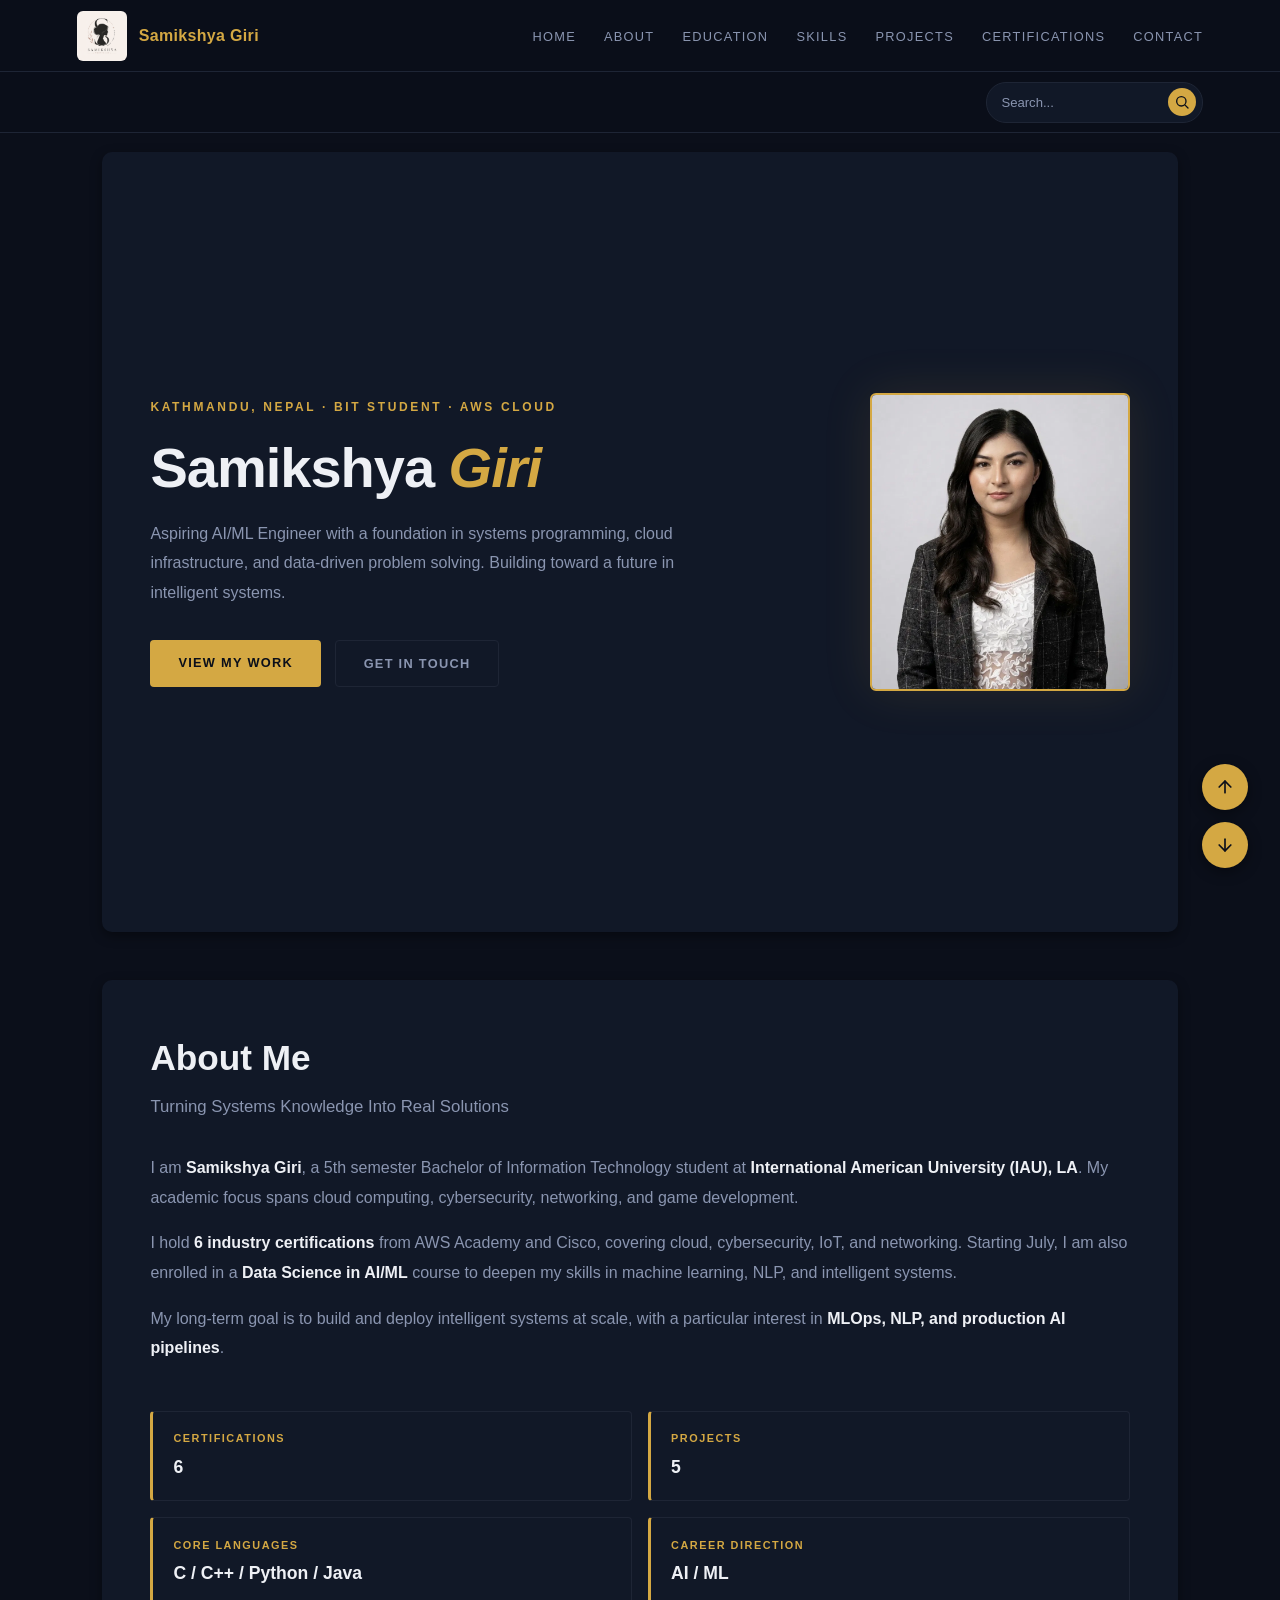
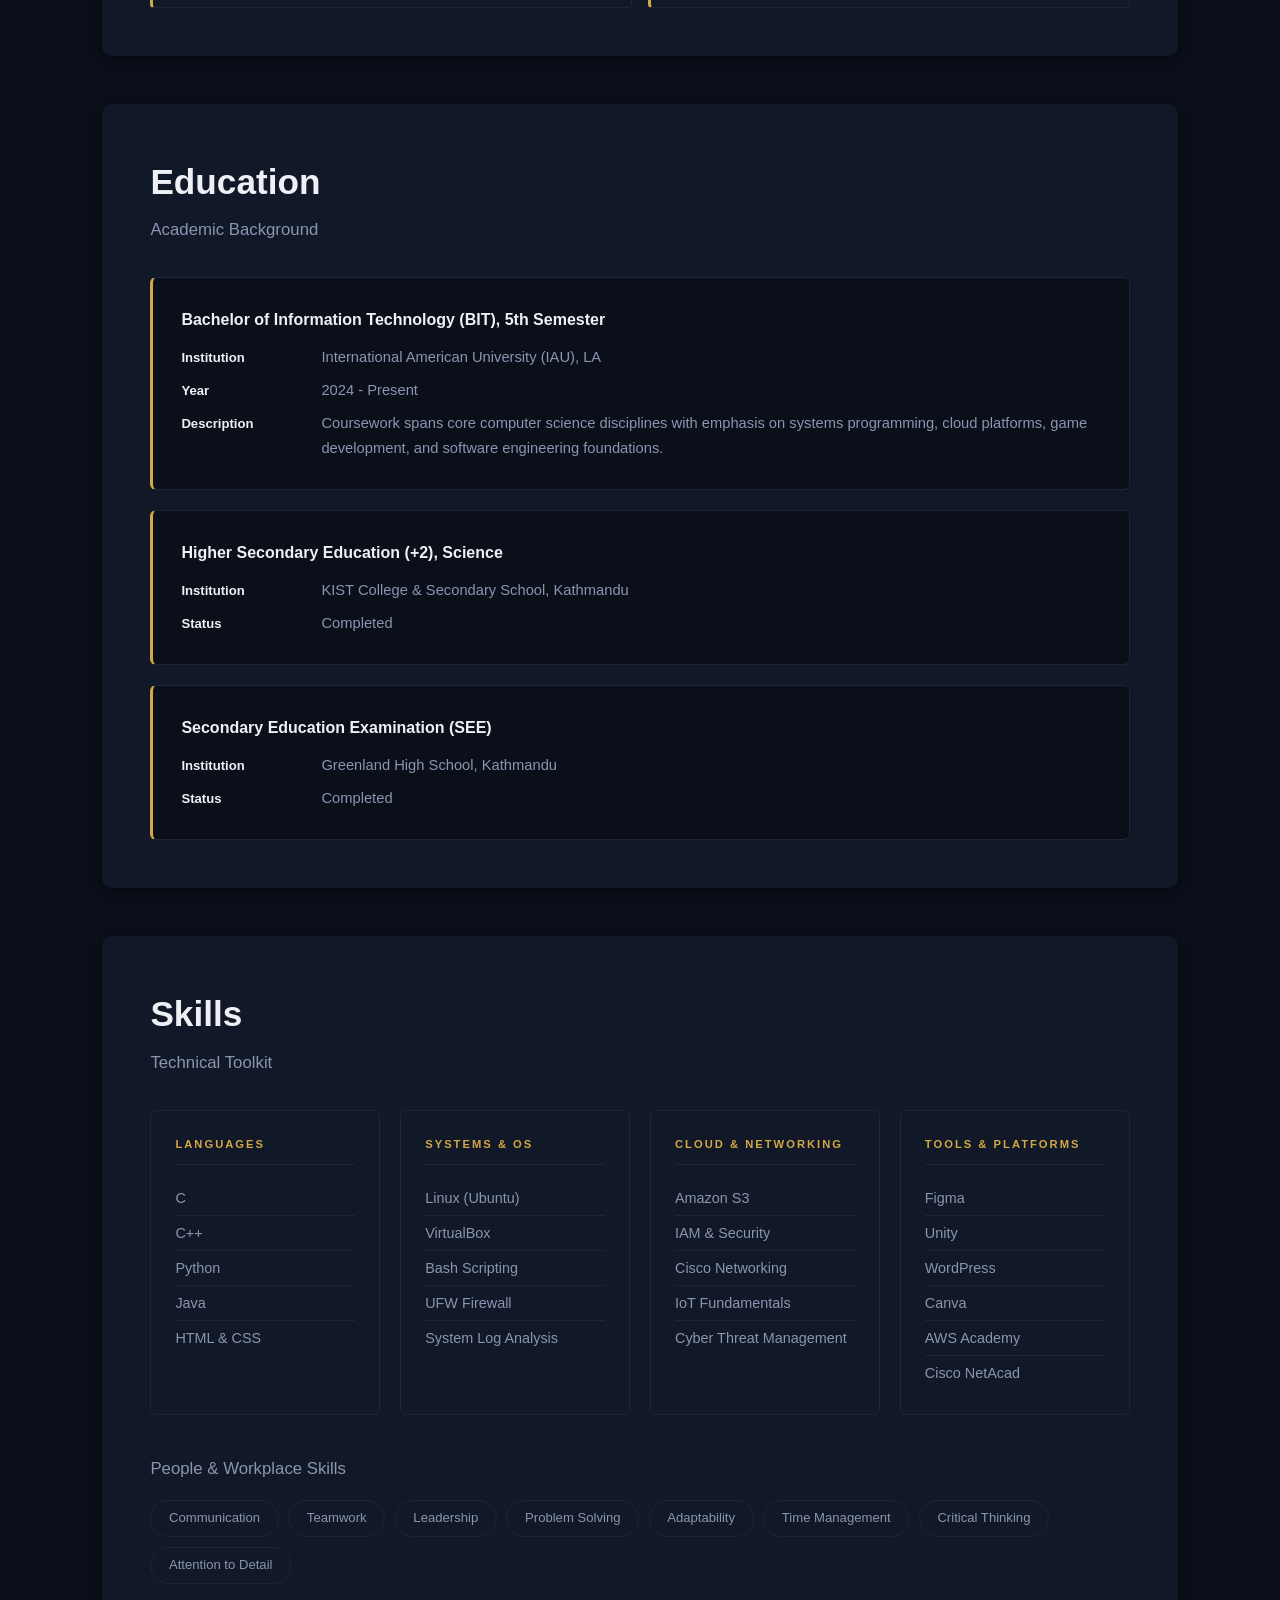
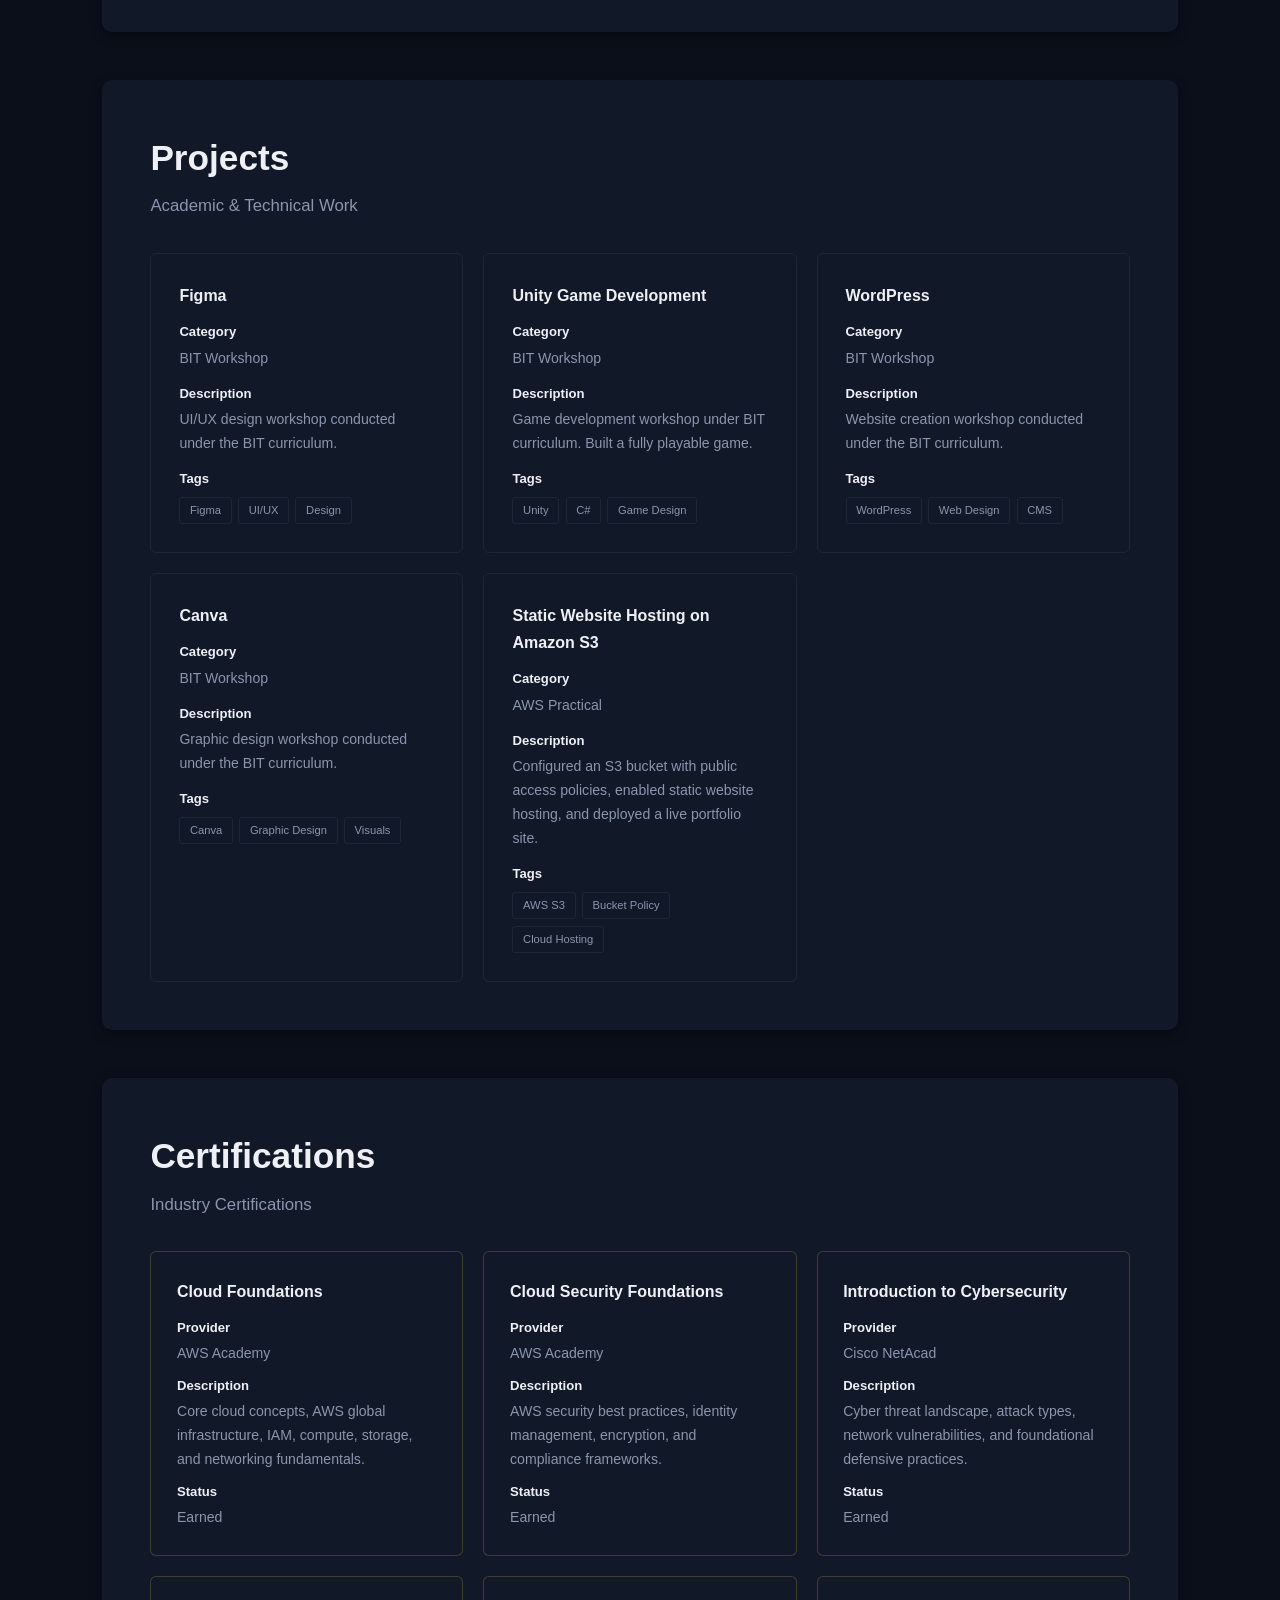
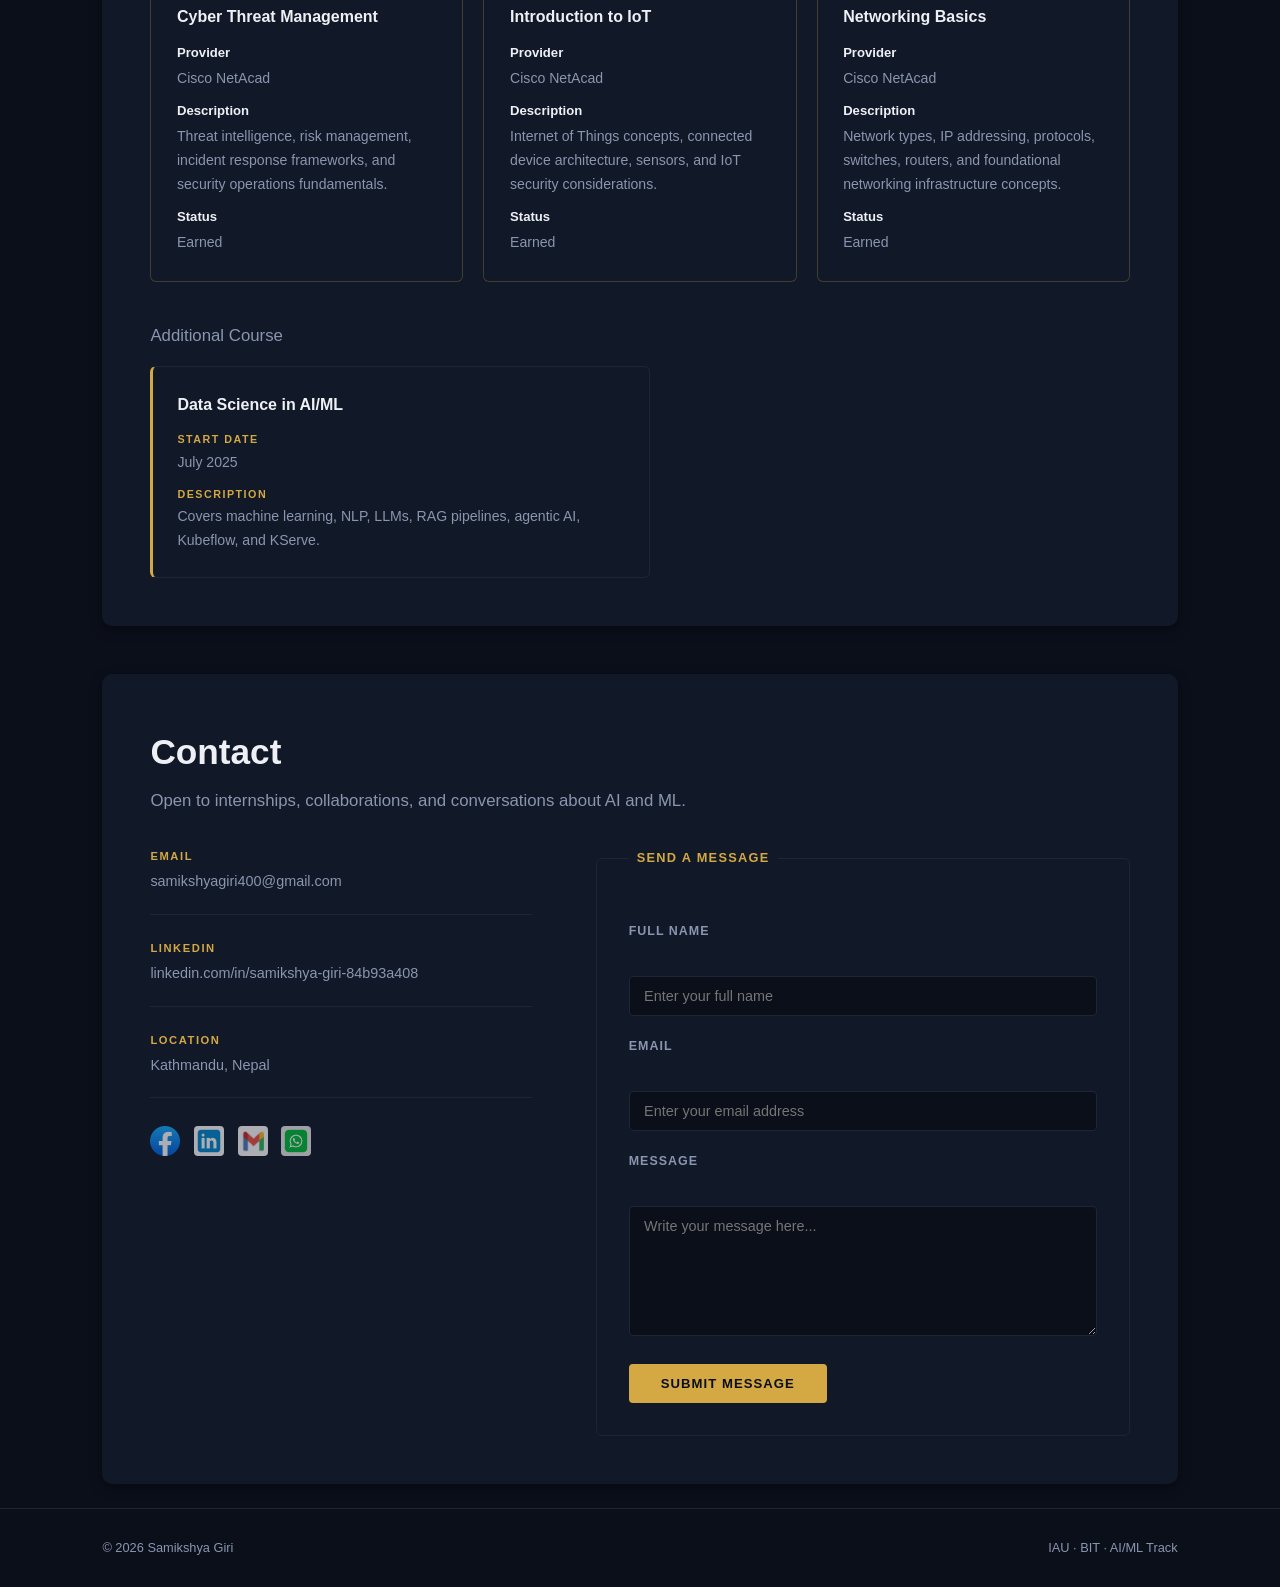
==== commit 5a4ab607: "added up and down scroll arrow buttons" ====
--- a/index.html
+++ b/index.html
@@ -458,6 +458,19 @@
   <p>&copy; 2026 Samikshya Giri</p>
   <p>IAU · BIT · AI/ML Track</p>
 </footer>
-
+<div class="scroll-nav">
+  <a href="#home" class="scroll-btn" aria-label="Scroll to top">
+    <svg viewBox="0 0 24 24" width="20" height="20" fill="none" stroke="currentColor" stroke-width="2" stroke-linecap="round" stroke-linejoin="round">
+      <line x1="12" y1="19" x2="12" y2="5"></line>
+      <polyline points="5 12 12 5 19 12"></polyline>
+    </svg>
+  </a>
+  <a href="#contact" class="scroll-btn" aria-label="Scroll to bottom">
+    <svg viewBox="0 0 24 24" width="20" height="20" fill="none" stroke="currentColor" stroke-width="2" stroke-linecap="round" stroke-linejoin="round">
+      <line x1="12" y1="5" x2="12" y2="19"></line>
+      <polyline points="19 12 12 19 5 12"></polyline>
+    </svg>
+  </a>
+</div>
 </body>
 </html>
--- a/css/index1.css
+++ b/css/index1.css
@@ -935,4 +935,34 @@
     text-align: center;
     padding: 1.5rem 5%;
   }
+}
+
+/* ── SCROLL NAV (UP/DOWN) ─────────────────── */
+.scroll-nav {
+  position: fixed;
+  bottom: 2rem;
+  right: 2rem;
+  display: flex;
+  flex-direction: column;
+  gap: 0.75rem;
+  z-index: 200;
+}
+
+.scroll-btn {
+  width: 46px;
+  height: 46px;
+  display: flex;
+  align-items: center;
+  justify-content: center;
+  background-color: #d4a843;
+  color: #0b0f1a;
+  border-radius: 50%;
+  box-shadow: 0 4px 14px rgba(0, 0, 0, 0.4);
+  transition: background-color 0.2s, transform 0.15s;
+}
+
+.scroll-btn:hover {
+  background-color: #f0c97a;
+  transform: translateY(-3px);
+  text-decoration: none;
 }
